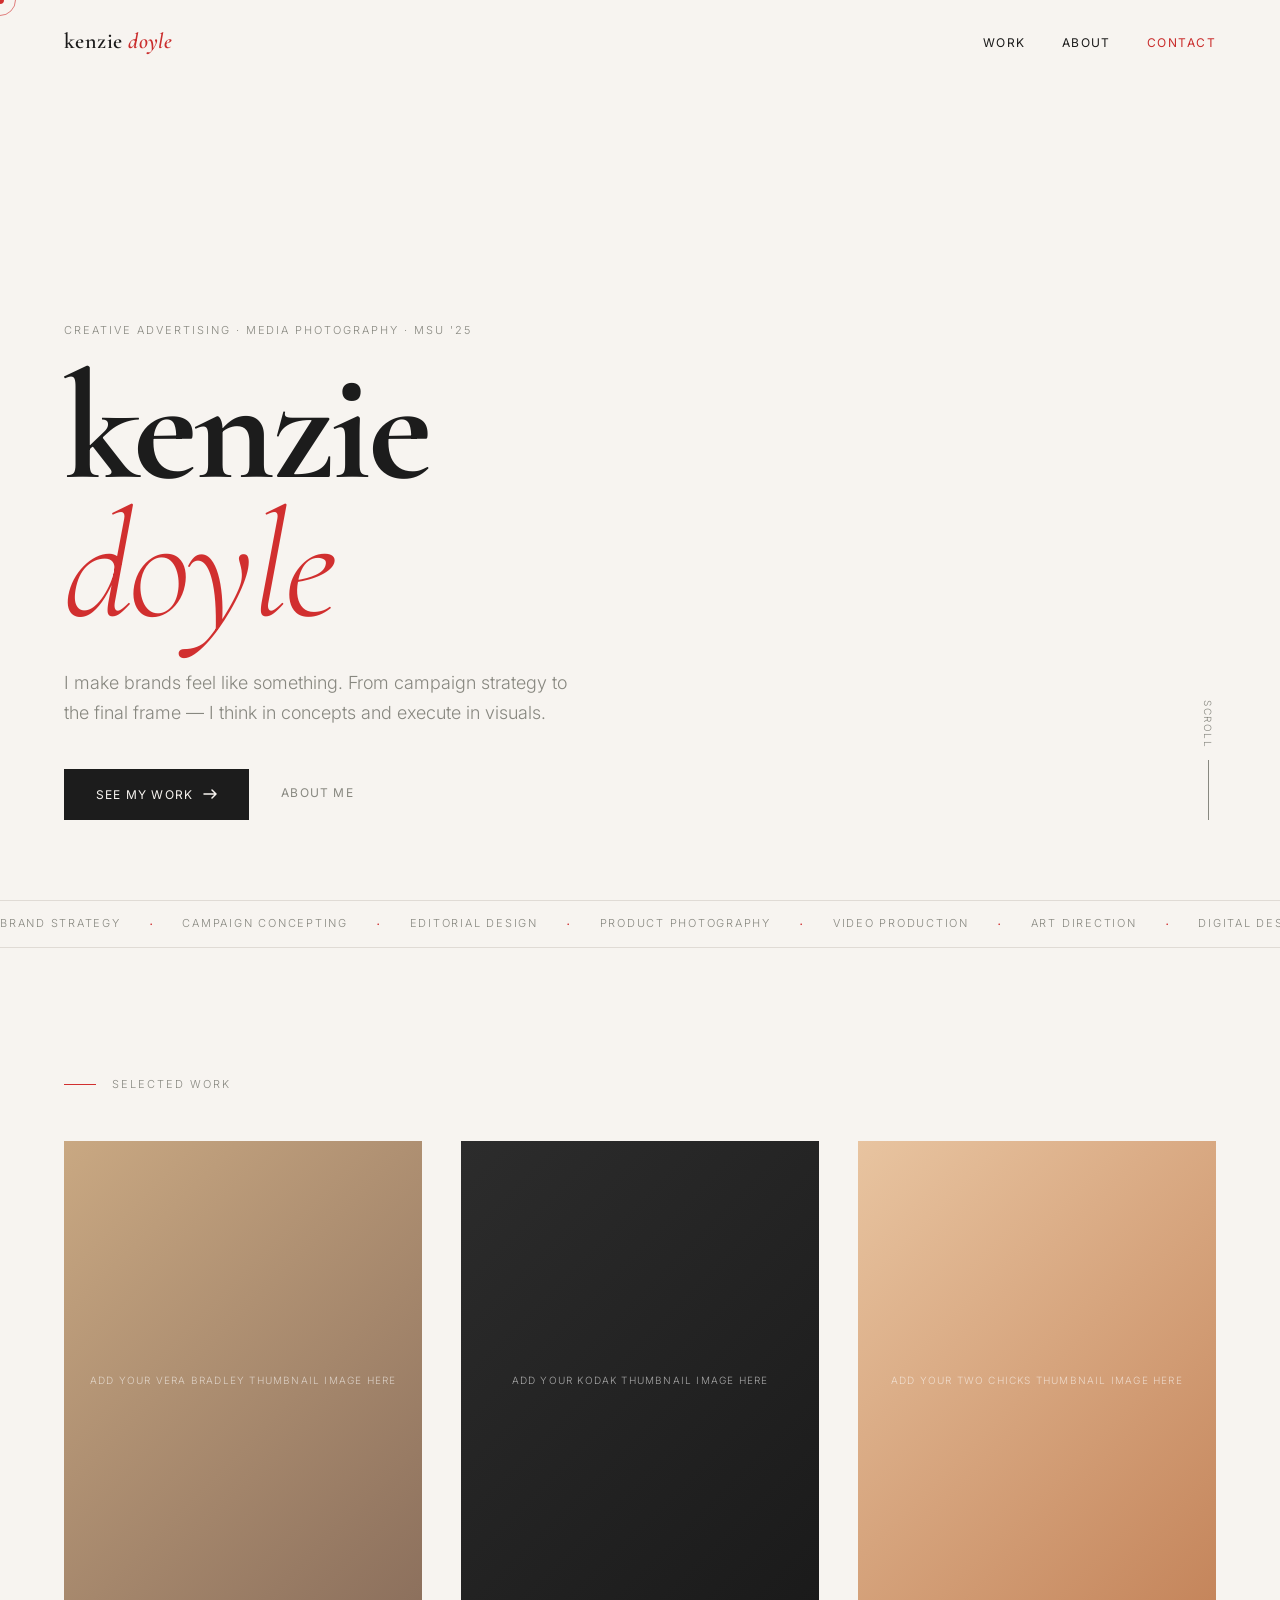
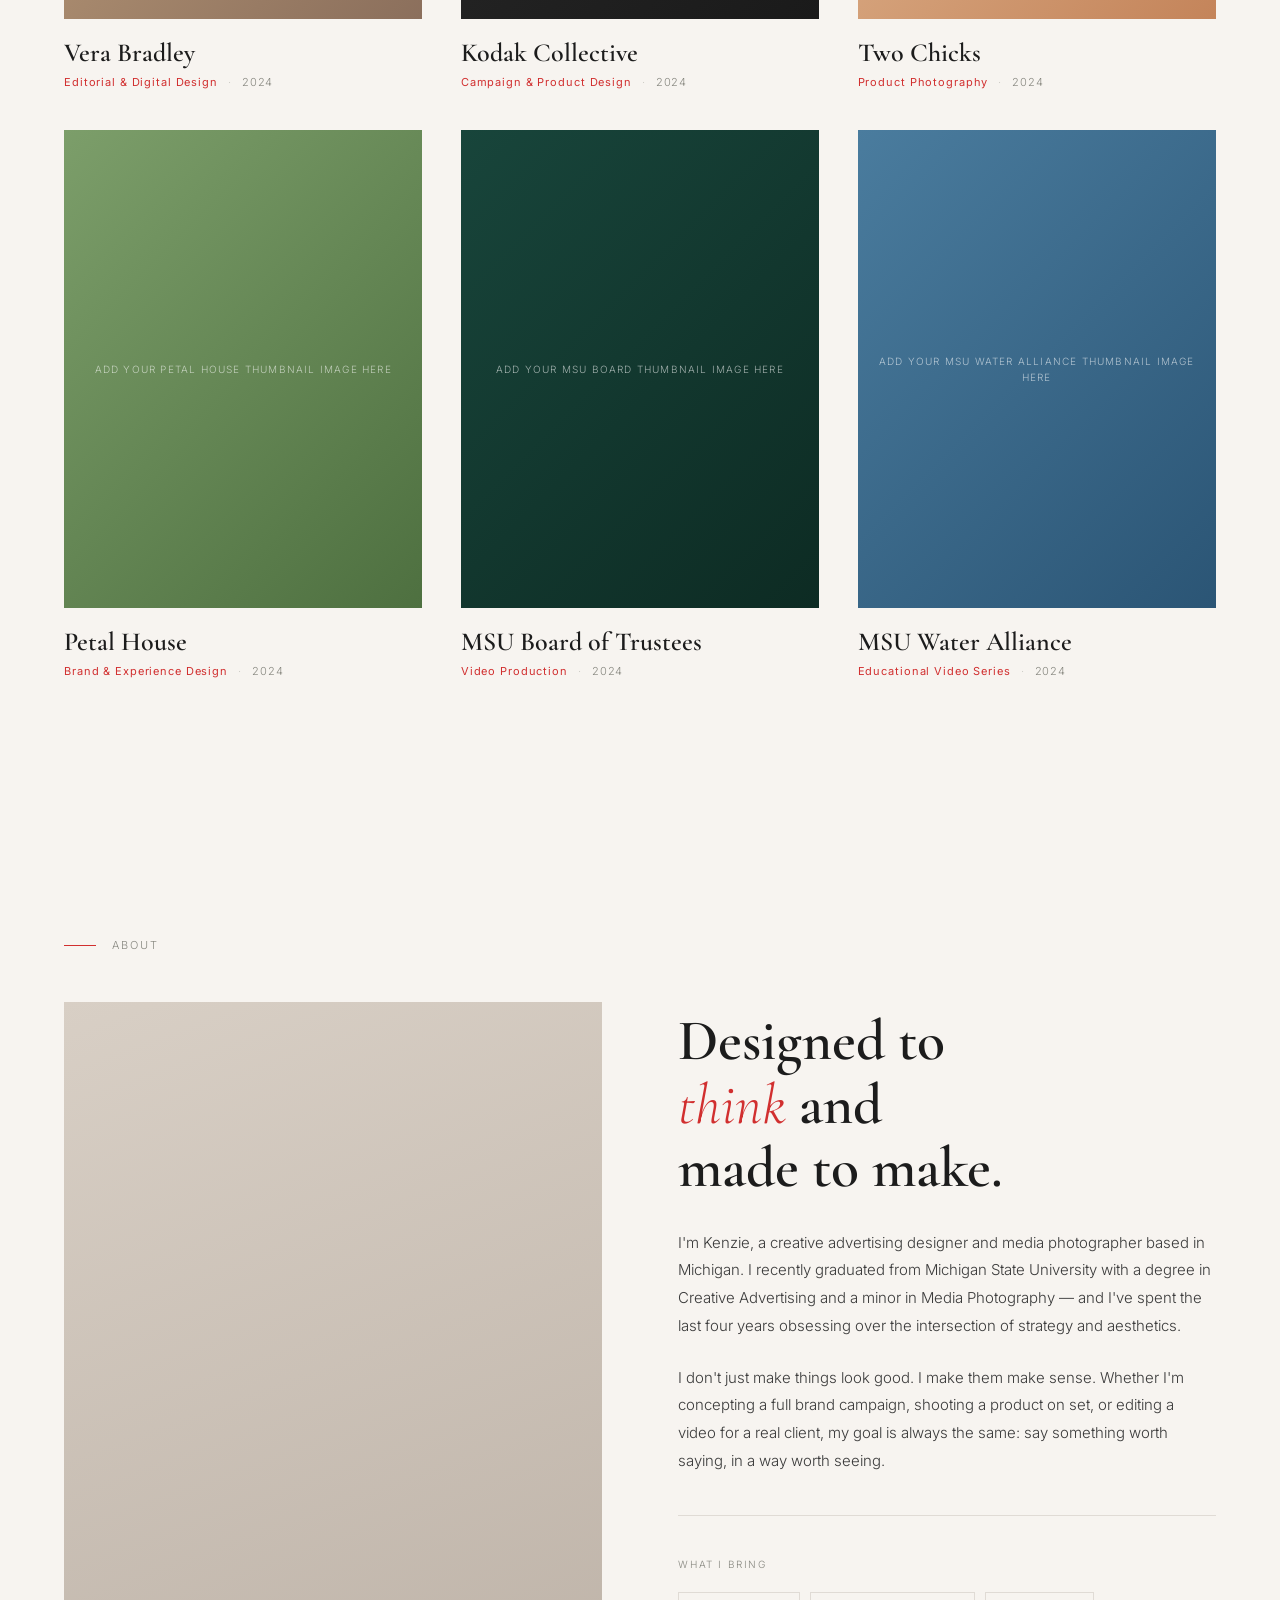
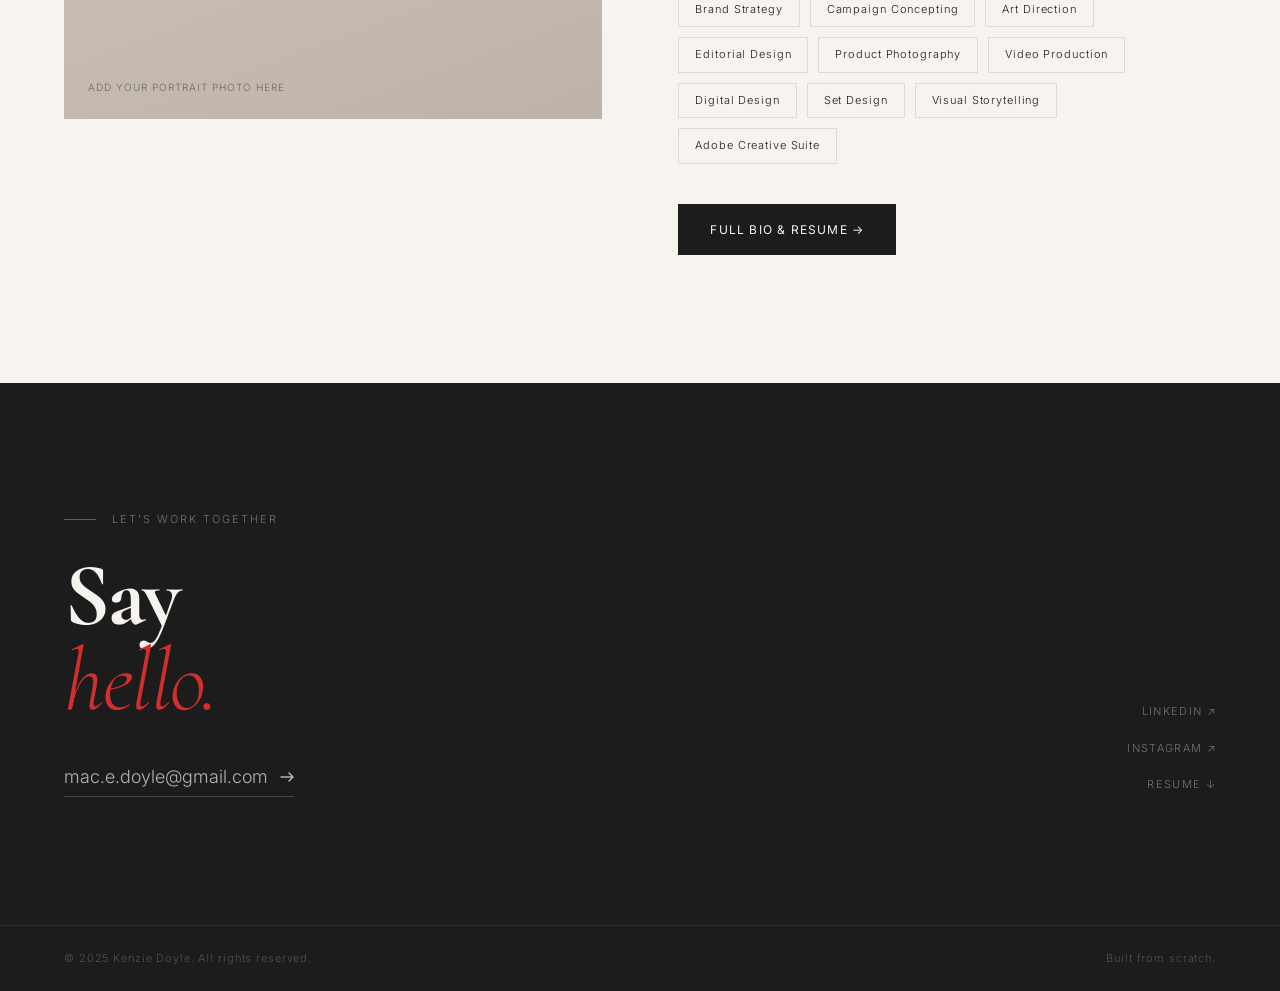
==== index.html @ 2567782e "Initial portfolio upload" ====
<!DOCTYPE html>
<html lang="en">
<head>
  <meta charset="UTF-8" />
  <meta name="viewport" content="width=device-width, initial-scale=1.0" />
  <title>Kenzie Doyle — Creative Advertising & Photography</title>
  <meta name="description" content="Kenzie Doyle is a creative advertising designer and media photographer based in Michigan. Brand design, campaign concepting, editorial, and visual storytelling." />
  <link rel="stylesheet" href="css/style.css" />
</head>
<body>

  <!-- Custom Cursor -->
  <div class="cursor-dot" aria-hidden="true"></div>
  <div class="cursor-ring" aria-hidden="true"></div>

  <!-- ── NAVIGATION ───────────────────────────────────────── -->
  <nav class="nav" role="navigation">
    <a href="index.html" class="nav-logo">kenzie <em style="font-style:italic; color:var(--red);">doyle</em></a>
    <ul class="nav-links">
      <li><a href="#work">Work</a></li>
      <li><a href="about.html">About</a></li>
      <li><a href="#contact">Contact</a></li>
    </ul>
  </nav>

  <!-- ── HERO ─────────────────────────────────────────────── -->
  <section class="hero">
    <p class="hero-eyebrow">Creative Advertising · Media Photography · MSU '25</p>
    <h1 class="hero-name">
      kenzie<br>
      <em>doyle</em>
    </h1>
    <p class="hero-tagline">
      I make brands feel like something. From campaign strategy to the final frame —
      I think in concepts and execute in visuals.
    </p>
    <div class="hero-cta">
      <a href="#work" class="btn-primary">
        See my work
        <svg width="14" height="10" viewBox="0 0 14 10" fill="none" xmlns="http://www.w3.org/2000/svg">
          <path d="M9 1L13 5M13 5L9 9M13 5H1" stroke="currentColor" stroke-width="1.5" stroke-linecap="round" stroke-linejoin="round"/>
        </svg>
      </a>
      <a href="about.html" class="btn-secondary">About me</a>
    </div>
    <div class="hero-scroll" aria-hidden="true">Scroll</div>
  </section>

  <!-- ── TICKER ───────────────────────────────────────────── -->
  <div class="ticker" aria-hidden="true">
    <div class="ticker-track">
      <span class="ticker-item">Brand Strategy</span>
      <span class="ticker-item">Campaign Concepting</span>
      <span class="ticker-item">Editorial Design</span>
      <span class="ticker-item">Product Photography</span>
      <span class="ticker-item">Video Production</span>
      <span class="ticker-item">Art Direction</span>
      <span class="ticker-item">Digital Design</span>
      <span class="ticker-item">Creative Direction</span>
      <span class="ticker-item">Brand Identity</span>
      <span class="ticker-item">Visual Storytelling</span>
    </div>
  </div>

  <!-- ── WORK ─────────────────────────────────────────────── -->
  <section id="work">
    <div class="section">
      <p class="section-label reveal">Selected Work</p>

      <div class="work-grid">

        <!-- Vera Bradley -->
        <a href="projects/vera-bradley.html" class="work-card">
          <div class="card-image">
            <!--
              REPLACE THIS PLACEHOLDER with your actual image:
              <img src="../images/vera-bradley-thumb.jpg" alt="Vera Bradley brand redesign — magazine spread and web mockup">
            -->
            <div class="placeholder-img ph-vera">
              <span>Add your Vera Bradley thumbnail image here</span>
            </div>
            <div class="card-overlay"><span>View Project</span></div>
          </div>
          <div class="card-info">
            <h2 class="card-title">Vera Bradley</h2>
            <div class="card-meta">
              <span class="card-cat">Editorial & Digital Design</span>
              <span class="card-meta-sep">·</span>
              <span>2024</span>
            </div>
          </div>
        </a>

        <!-- Kodak -->
        <a href="projects/kodak.html" class="work-card">
          <div class="card-image">
            <!--
              REPLACE THIS PLACEHOLDER with your actual image:
              <img src="../images/kodak-thumb.jpg" alt="Kodak Collective campaign — app UI and product design">
            -->
            <div class="placeholder-img ph-kodak">
              <span>Add your Kodak thumbnail image here</span>
            </div>
            <div class="card-overlay"><span>View Project</span></div>
          </div>
          <div class="card-info">
            <h2 class="card-title">Kodak Collective</h2>
            <div class="card-meta">
              <span class="card-cat">Campaign & Product Design</span>
              <span class="card-meta-sep">·</span>
              <span>2024</span>
            </div>
          </div>
        </a>

        <!-- Two Chicks -->
        <a href="projects/two-chicks.html" class="work-card">
          <div class="card-image">
            <!--
              REPLACE THIS PLACEHOLDER with your actual image:
              <img src="../images/two-chicks-thumb.jpg" alt="Two Chicks cocktail product photography">
            -->
            <div class="placeholder-img ph-2chicks">
              <span>Add your Two Chicks thumbnail image here</span>
            </div>
            <div class="card-overlay"><span>View Project</span></div>
          </div>
          <div class="card-info">
            <h2 class="card-title">Two Chicks</h2>
            <div class="card-meta">
              <span class="card-cat">Product Photography</span>
              <span class="card-meta-sep">·</span>
              <span>2024</span>
            </div>
          </div>
        </a>

        <!-- Petal House -->
        <a href="projects/petal-house.html" class="work-card">
          <div class="card-image">
            <!--
              REPLACE THIS PLACEHOLDER with your actual image:
              <img src="../images/petal-house-thumb.jpg" alt="Petal House restaurant brand identity">
            -->
            <div class="placeholder-img ph-petal">
              <span>Add your Petal House thumbnail image here</span>
            </div>
            <div class="card-overlay"><span>View Project</span></div>
          </div>
          <div class="card-info">
            <h2 class="card-title">Petal House</h2>
            <div class="card-meta">
              <span class="card-cat">Brand & Experience Design</span>
              <span class="card-meta-sep">·</span>
              <span>2024</span>
            </div>
          </div>
        </a>

        <!-- MSU Board of Trustees -->
        <a href="projects/msu-board.html" class="work-card">
          <div class="card-image">
            <!--
              REPLACE THIS PLACEHOLDER with your actual image:
              <img src="../images/msu-board-thumb.jpg" alt="MSU Board of Trustees video production">
            -->
            <div class="placeholder-img ph-msu-bot">
              <span>Add your MSU Board thumbnail image here</span>
            </div>
            <div class="card-overlay"><span>View Project</span></div>
          </div>
          <div class="card-info">
            <h2 class="card-title">MSU Board of Trustees</h2>
            <div class="card-meta">
              <span class="card-cat">Video Production</span>
              <span class="card-meta-sep">·</span>
              <span>2024</span>
            </div>
          </div>
        </a>

        <!-- MSU Water Alliance -->
        <a href="projects/msu-water.html" class="work-card">
          <div class="card-image">
            <!--
              REPLACE THIS PLACEHOLDER with your actual image:
              <img src="../images/msu-water-thumb.jpg" alt="MSU Water Alliance educational video series">
            -->
            <div class="placeholder-img ph-msu-wat">
              <span>Add your MSU Water Alliance thumbnail image here</span>
            </div>
            <div class="card-overlay"><span>View Project</span></div>
          </div>
          <div class="card-info">
            <h2 class="card-title">MSU Water Alliance</h2>
            <div class="card-meta">
              <span class="card-cat">Educational Video Series</span>
              <span class="card-meta-sep">·</span>
              <span>2024</span>
            </div>
          </div>
        </a>

      </div>
    </div>
  </section>

  <!-- ── ABOUT SNAPSHOT ────────────────────────────────────── -->
  <section id="about-snap">
    <div class="section">
      <p class="section-label reveal">About</p>
      <div class="about-inner">

        <div class="about-photo reveal">
          <!--
            REPLACE THIS PLACEHOLDER with your actual photo:
            <img src="images/kenzie-portrait.jpg" alt="Kenzie Doyle">
          -->
          <div class="about-photo-placeholder">
            <p>Add your portrait photo here</p>
          </div>
        </div>

        <div class="about-content">
          <h2 class="about-headline reveal">
            Designed to<br><em>think</em> and<br>made to make.
          </h2>

          <p class="about-body reveal">
            I'm Kenzie, a creative advertising designer and media photographer based in Michigan.
            I recently graduated from Michigan State University with a degree in Creative Advertising
            and a minor in Media Photography — and I've spent the last four years obsessing over the
            intersection of strategy and aesthetics.
          </p>

          <p class="about-body reveal">
            I don't just make things look good. I make them make sense. Whether I'm concepting
            a full brand campaign, shooting a product on set, or editing a video for a real client,
            my goal is always the same: say something worth saying, in a way worth seeing.
          </p>

          <div class="about-skills">
            <p class="skills-label reveal">What I bring</p>
            <div class="skills-list reveal">
              <span class="skill-tag">Brand Strategy</span>
              <span class="skill-tag">Campaign Concepting</span>
              <span class="skill-tag">Art Direction</span>
              <span class="skill-tag">Editorial Design</span>
              <span class="skill-tag">Product Photography</span>
              <span class="skill-tag">Video Production</span>
              <span class="skill-tag">Digital Design</span>
              <span class="skill-tag">Set Design</span>
              <span class="skill-tag">Visual Storytelling</span>
              <span class="skill-tag">Adobe Creative Suite</span>
            </div>
          </div>

          <div style="margin-top: 40px;" class="reveal">
            <a href="about.html" class="btn-primary">Full bio & resume →</a>
          </div>
        </div>

      </div>
    </div>
  </section>

  <!-- ── CONTACT ────────────────────────────────────────────── -->
  <section id="contact" class="contact-section">
    <div class="contact-inner">
      <div>
        <p class="contact-label">Let's Work Together</p>
        <h2 class="contact-headline">
          Say<br><em>hello.</em>
        </h2>
        <a href="mailto:mac.e.doyle@gmail.com" class="contact-email">
          mac.e.doyle@gmail.com
          <svg width="14" height="10" viewBox="0 0 14 10" fill="none" xmlns="http://www.w3.org/2000/svg">
            <path d="M9 1L13 5M13 5L9 9M13 5H1" stroke="currentColor" stroke-width="1.5" stroke-linecap="round" stroke-linejoin="round"/>
          </svg>
        </a>
      </div>
      <div class="contact-links">
        <!-- UPDATE THESE LINKS with your actual social URLs -->
        <a href="https://www.linkedin.com/in/kenziedoyle" class="contact-link" target="_blank" rel="noopener">LinkedIn ↗</a>
        <a href="https://www.instagram.com/kenziedoyle" class="contact-link" target="_blank" rel="noopener">Instagram ↗</a>
        <!-- Add your resume link here -->
        <a href="#" class="contact-link">Resume ↓</a>
      </div>
    </div>
  </section>

  <footer class="footer-bottom">
    <p class="footer-copy">© 2025 Kenzie Doyle. All rights reserved.</p>
    <p class="footer-copy">Built from scratch.</p>
  </footer>

  <script src="js/main.js"></script>
</body>
</html>
---- css/style.css ----
/* ============================================================
   KENZIE DOYLE PORTFOLIO — SHARED STYLES
   ============================================================ */

@import url('https://fonts.googleapis.com/css2?family=Cormorant+Garamond:ital,wght@0,300;0,400;0,600;0,700;1,300;1,400;1,600&family=Inter:wght@300;400;500&display=swap');

/* ── TOKENS ─────────────────────────────────────────────── */
:root {
  --cream:        #F7F4F0;
  --charcoal:     #1C1C1C;
  --red:          #D12F2F;
  --mid-gray:     #888880;
  --light-border: #E0DBD5;
  --card-hover:   rgba(209, 47, 47, 0.08);

  --font-display: 'Cormorant Garamond', Georgia, serif;
  --font-body:    'Inter', system-ui, -apple-system, sans-serif;

  --max-width: 1280px;
  --gap:       clamp(20px, 3vw, 40px);
  --section-y: clamp(80px, 10vw, 140px);
}

/* ── RESET ──────────────────────────────────────────────── */
*, *::before, *::after { box-sizing: border-box; margin: 0; padding: 0; }
html { scroll-behavior: smooth; }
body {
  background: var(--cream);
  color: var(--charcoal);
  font-family: var(--font-body);
  font-weight: 300;
  line-height: 1.6;
  cursor: none;
  -webkit-font-smoothing: antialiased;
}
img { display: block; width: 100%; height: 100%; object-fit: cover; }
a { text-decoration: none; color: inherit; }

/* ── CUSTOM CURSOR ──────────────────────────────────────── */
.cursor-dot {
  width: 8px; height: 8px;
  background: var(--red);
  border-radius: 50%;
  position: fixed;
  top: 0; left: 0;
  pointer-events: none;
  z-index: 9999;
  transform: translate(-50%, -50%);
  transition: transform 0.1s ease;
}
.cursor-ring {
  width: 32px; height: 32px;
  border: 1px solid var(--red);
  border-radius: 50%;
  position: fixed;
  top: 0; left: 0;
  pointer-events: none;
  z-index: 9998;
  transform: translate(-50%, -50%);
  transition: transform 0.15s ease, width 0.25s ease, height 0.25s ease, opacity 0.25s ease;
  opacity: 0.6;
}
.cursor-ring.hover {
  width: 52px; height: 52px;
  opacity: 0.3;
}

/* ── NAVIGATION ─────────────────────────────────────────── */
.nav {
  position: fixed;
  top: 0; left: 0; right: 0;
  z-index: 100;
  display: flex;
  align-items: center;
  justify-content: space-between;
  padding: 24px clamp(24px, 5vw, 80px);
  mix-blend-mode: multiply;
}
.nav-logo {
  font-family: var(--font-display);
  font-weight: 600;
  font-size: clamp(18px, 2vw, 22px);
  letter-spacing: 0.02em;
  color: var(--charcoal);
}
.nav-logo span { color: var(--red); }
.nav-links {
  display: flex;
  gap: 36px;
  list-style: none;
}
.nav-links a {
  font-size: 12px;
  letter-spacing: 0.12em;
  text-transform: uppercase;
  font-weight: 400;
  color: var(--charcoal);
  transition: color 0.2s;
}
.nav-links a:hover { color: var(--red); }
.nav-links a.active { color: var(--red); }

/* ── HERO ───────────────────────────────────────────────── */
.hero {
  min-height: 100svh;
  display: flex;
  flex-direction: column;
  justify-content: flex-end;
  padding: 0 clamp(24px, 5vw, 80px) 80px;
  padding-top: 120px;
  position: relative;
  overflow: hidden;
}
.hero-eyebrow {
  font-size: 11px;
  letter-spacing: 0.18em;
  text-transform: uppercase;
  color: var(--mid-gray);
  margin-bottom: 20px;
  opacity: 0;
  transform: translateY(12px);
  animation: fadeUp 0.8s ease 0.2s forwards;
}
.hero-name {
  font-family: var(--font-display);
  font-size: clamp(72px, 12vw, 180px);
  font-weight: 700;
  line-height: 0.9;
  letter-spacing: -0.02em;
  color: var(--charcoal);
  opacity: 0;
  transform: translateY(20px);
  animation: fadeUp 0.9s ease 0.35s forwards;
}
.hero-name em {
  font-style: italic;
  font-weight: 300;
  color: var(--red);
}
.hero-tagline {
  margin-top: 32px;
  max-width: 520px;
  font-size: clamp(15px, 1.8vw, 18px);
  font-weight: 300;
  line-height: 1.7;
  color: var(--mid-gray);
  opacity: 0;
  transform: translateY(12px);
  animation: fadeUp 0.9s ease 0.55s forwards;
}
.hero-cta {
  margin-top: 40px;
  display: flex;
  align-items: center;
  gap: 32px;
  opacity: 0;
  transform: translateY(12px);
  animation: fadeUp 0.9s ease 0.7s forwards;
}
.btn-primary {
  display: inline-flex;
  align-items: center;
  gap: 10px;
  background: var(--charcoal);
  color: var(--cream);
  font-size: 12px;
  letter-spacing: 0.1em;
  text-transform: uppercase;
  padding: 16px 32px;
  font-weight: 400;
  transition: background 0.25s, color 0.25s;
}
.btn-primary:hover { background: var(--red); }
.btn-primary svg { transition: transform 0.25s; }
.btn-primary:hover svg { transform: translateX(4px); }

.btn-secondary {
  font-size: 12px;
  letter-spacing: 0.1em;
  text-transform: uppercase;
  font-weight: 400;
  color: var(--mid-gray);
  border-bottom: 1px solid transparent;
  transition: color 0.2s, border-color 0.2s;
  padding-bottom: 2px;
}
.btn-secondary:hover { color: var(--charcoal); border-color: var(--charcoal); }

.hero-scroll {
  position: absolute;
  right: clamp(24px, 5vw, 80px);
  bottom: 80px;
  writing-mode: vertical-rl;
  font-size: 10px;
  letter-spacing: 0.15em;
  text-transform: uppercase;
  color: var(--mid-gray);
  display: flex;
  align-items: center;
  gap: 12px;
  opacity: 0;
  animation: fadeUp 1s ease 1s forwards;
}
.hero-scroll::after {
  content: '';
  display: block;
  width: 1px;
  height: 60px;
  background: var(--mid-gray);
  animation: growLine 1.5s ease 1.2s forwards;
  transform-origin: top;
  transform: scaleY(0);
}
@keyframes growLine { to { transform: scaleY(1); } }

/* ── TICKER ─────────────────────────────────────────────── */
.ticker {
  overflow: hidden;
  border-top: 1px solid var(--light-border);
  border-bottom: 1px solid var(--light-border);
  padding: 14px 0;
  background: var(--cream);
}
.ticker-track {
  display: flex;
  gap: 0;
  animation: ticker 28s linear infinite;
  white-space: nowrap;
  width: max-content;
}
.ticker-item {
  display: inline-flex;
  align-items: center;
  gap: 28px;
  font-size: 11px;
  letter-spacing: 0.16em;
  text-transform: uppercase;
  color: var(--mid-gray);
  padding-right: 28px;
}
.ticker-item::after {
  content: '·';
  color: var(--red);
  font-size: 16px;
  line-height: 1;
}
@keyframes ticker {
  0% { transform: translateX(0); }
  100% { transform: translateX(-50%); }
}

/* ── SECTION SHARED ─────────────────────────────────────── */
.section {
  padding: var(--section-y) clamp(24px, 5vw, 80px);
  max-width: var(--max-width);
  margin: 0 auto;
}
.section-full {
  padding: var(--section-y) clamp(24px, 5vw, 80px);
}
.section-label {
  font-size: 11px;
  letter-spacing: 0.18em;
  text-transform: uppercase;
  color: var(--mid-gray);
  margin-bottom: 48px;
  display: flex;
  align-items: center;
  gap: 16px;
}
.section-label::before {
  content: '';
  display: inline-block;
  width: 32px;
  height: 1px;
  background: var(--red);
}

/* ── WORK GRID ──────────────────────────────────────────── */
.work-grid {
  display: grid;
  grid-template-columns: repeat(3, 1fr);
  gap: var(--gap);
}
.work-card {
  display: block;
  position: relative;
  overflow: hidden;
  opacity: 0;
  transform: translateY(24px);
  transition: opacity 0.6s ease, transform 0.6s ease;
}
.work-card.visible { opacity: 1; transform: translateY(0); }

.card-image {
  aspect-ratio: 3 / 4;
  overflow: hidden;
  position: relative;
  background: var(--light-border);
}
.card-image img {
  transition: transform 0.55s cubic-bezier(0.25, 0.46, 0.45, 0.94);
}
.card-overlay {
  position: absolute;
  inset: 0;
  background: rgba(28, 28, 28, 0.55);
  display: flex;
  align-items: center;
  justify-content: center;
  opacity: 0;
  transition: opacity 0.35s ease;
}
.card-overlay span {
  font-size: 11px;
  letter-spacing: 0.18em;
  text-transform: uppercase;
  color: var(--cream);
  border-bottom: 1px solid rgba(247, 244, 240, 0.5);
  padding-bottom: 3px;
}
.work-card:hover .card-image img { transform: scale(1.06); }
.work-card:hover .card-overlay { opacity: 1; }

.card-info {
  padding: 18px 0 0;
}
.card-title {
  font-family: var(--font-display);
  font-size: clamp(20px, 2.2vw, 26px);
  font-weight: 600;
  line-height: 1.2;
  margin-bottom: 6px;
}
.card-meta {
  display: flex;
  align-items: center;
  gap: 10px;
  font-size: 11px;
  letter-spacing: 0.08em;
  color: var(--mid-gray);
}
.card-cat {
  color: var(--red);
  font-weight: 400;
}
.card-meta-sep { opacity: 0.4; }

/* ── PLACEHOLDER IMAGE TILES (until real images) ────────── */
.placeholder-img {
  width: 100%;
  height: 100%;
  display: flex;
  align-items: center;
  justify-content: center;
}
.placeholder-img span {
  font-size: 10px;
  letter-spacing: 0.12em;
  text-transform: uppercase;
  color: rgba(255,255,255,0.6);
  padding: 8px;
  text-align: center;
}

.ph-vera    { background: linear-gradient(135deg, #C9A882 0%, #8B6F5C 100%); }
.ph-kodak   { background: linear-gradient(135deg, #2C2C2C 0%, #1a1a1a 100%); }
.ph-msu-bot { background: linear-gradient(135deg, #18453B 0%, #0D2B23 100%); }
.ph-msu-wat { background: linear-gradient(135deg, #4A7C9E 0%, #2B5575 100%); }
.ph-2chicks { background: linear-gradient(135deg, #E8C4A0 0%, #C4845A 100%); }
.ph-petal   { background: linear-gradient(135deg, #7C9E6A 0%, #4E7040 100%); }

/* ── ABOUT SECTION ──────────────────────────────────────── */
.about-inner {
  display: grid;
  grid-template-columns: 1fr 1fr;
  gap: clamp(40px, 6vw, 100px);
  align-items: start;
}
.about-photo {
  aspect-ratio: 3 / 4;
  overflow: hidden;
  background: var(--light-border);
  position: relative;
}
.about-photo-placeholder {
  width: 100%;
  height: 100%;
  background: linear-gradient(160deg, #D8CFC5 0%, #BEB3A8 100%);
  display: flex;
  align-items: flex-end;
  padding: 24px;
}
.about-photo-placeholder p {
  font-size: 10px;
  letter-spacing: 0.1em;
  text-transform: uppercase;
  color: rgba(28,28,28,0.5);
}
.about-content { padding-top: 8px; }
.about-headline {
  font-family: var(--font-display);
  font-size: clamp(36px, 4.5vw, 64px);
  font-weight: 600;
  line-height: 1.1;
  margin-bottom: 28px;
}
.about-headline em { font-style: italic; color: var(--red); font-weight: 300; }
.about-body {
  font-size: 15px;
  line-height: 1.85;
  color: #3A3A3A;
  margin-bottom: 24px;
  font-weight: 300;
}
.about-skills {
  margin-top: 40px;
  padding-top: 40px;
  border-top: 1px solid var(--light-border);
}
.skills-label {
  font-size: 10px;
  letter-spacing: 0.16em;
  text-transform: uppercase;
  color: var(--mid-gray);
  margin-bottom: 20px;
}
.skills-list {
  display: flex;
  flex-wrap: wrap;
  gap: 10px;
}
.skill-tag {
  font-size: 11px;
  letter-spacing: 0.08em;
  padding: 8px 16px;
  border: 1px solid var(--light-border);
  color: var(--charcoal);
  transition: border-color 0.2s, color 0.2s;
}
.skill-tag:hover { border-color: var(--red); color: var(--red); }

/* ── CONTACT / FOOTER ───────────────────────────────────── */
.contact-section {
  background: var(--charcoal);
  padding: var(--section-y) clamp(24px, 5vw, 80px);
  color: var(--cream);
}
.contact-inner {
  max-width: var(--max-width);
  margin: 0 auto;
  display: grid;
  grid-template-columns: 1fr auto;
  align-items: end;
  gap: 40px;
}
.contact-label {
  font-size: 11px;
  letter-spacing: 0.18em;
  text-transform: uppercase;
  color: rgba(247,244,240,0.4);
  margin-bottom: 24px;
  display: flex;
  align-items: center;
  gap: 16px;
}
.contact-label::before { content: ''; display: inline-block; width: 32px; height: 1px; background: var(--red); }
.contact-headline {
  font-family: var(--font-display);
  font-size: clamp(48px, 7vw, 100px);
  font-weight: 700;
  line-height: 0.95;
  letter-spacing: -0.02em;
}
.contact-headline em { font-style: italic; font-weight: 300; color: var(--red); }
.contact-email {
  display: inline-flex;
  align-items: center;
  gap: 12px;
  margin-top: 40px;
  font-size: clamp(14px, 1.8vw, 18px);
  font-weight: 300;
  color: rgba(247,244,240,0.7);
  border-bottom: 1px solid rgba(247,244,240,0.2);
  padding-bottom: 4px;
  transition: color 0.2s, border-color 0.2s;
}
.contact-email:hover { color: var(--cream); border-color: var(--red); }
.contact-links {
  display: flex;
  flex-direction: column;
  align-items: flex-end;
  gap: 16px;
}
.contact-link {
  font-size: 11px;
  letter-spacing: 0.12em;
  text-transform: uppercase;
  color: rgba(247,244,240,0.4);
  border-bottom: 1px solid transparent;
  padding-bottom: 2px;
  transition: color 0.2s, border-color 0.2s;
}
.contact-link:hover { color: var(--cream); border-color: rgba(247,244,240,0.3); }

.footer-bottom {
  background: var(--charcoal);
  padding: 24px clamp(24px, 5vw, 80px);
  border-top: 1px solid rgba(247,244,240,0.08);
  display: flex;
  justify-content: space-between;
  align-items: center;
}
.footer-copy {
  font-size: 11px;
  letter-spacing: 0.08em;
  color: rgba(247,244,240,0.25);
}

/* ── PROJECT PAGE STYLES ────────────────────────────────── */
.project-hero {
  min-height: 70vh;
  display: flex;
  flex-direction: column;
  justify-content: flex-end;
  padding: 160px clamp(24px, 5vw, 80px) 80px;
  position: relative;
  overflow: hidden;
}
.project-hero-bg {
  position: absolute;
  inset: 0;
  z-index: 0;
}
.project-hero-bg::after {
  content: '';
  position: absolute;
  inset: 0;
  background: linear-gradient(to top, rgba(28,28,28,0.7) 0%, transparent 60%);
}
.project-hero-content {
  position: relative;
  z-index: 1;
  color: var(--cream);
}
.project-back {
  position: absolute;
  top: 120px;
  left: clamp(24px, 5vw, 80px);
  z-index: 2;
  font-size: 11px;
  letter-spacing: 0.12em;
  text-transform: uppercase;
  color: var(--cream);
  opacity: 0.7;
  display: flex;
  align-items: center;
  gap: 8px;
  transition: opacity 0.2s;
}
.project-back:hover { opacity: 1; }
.project-cat-tag {
  display: inline-block;
  font-size: 10px;
  letter-spacing: 0.16em;
  text-transform: uppercase;
  background: var(--red);
  color: var(--cream);
  padding: 5px 12px;
  margin-bottom: 20px;
}
.project-hero-title {
  font-family: var(--font-display);
  font-size: clamp(52px, 8vw, 110px);
  font-weight: 700;
  line-height: 0.95;
  letter-spacing: -0.02em;
  margin-bottom: 24px;
}
.project-hero-meta {
  display: flex;
  gap: 32px;
  font-size: 12px;
  letter-spacing: 0.08em;
  opacity: 0.6;
}
.project-hero-meta span { text-transform: uppercase; }

.project-body {
  max-width: var(--max-width);
  margin: 0 auto;
  padding: clamp(60px, 8vw, 120px) clamp(24px, 5vw, 80px);
}
.project-intro {
  display: grid;
  grid-template-columns: 1fr 320px;
  gap: clamp(40px, 6vw, 80px);
  padding-bottom: clamp(60px, 8vw, 100px);
  border-bottom: 1px solid var(--light-border);
  margin-bottom: clamp(60px, 8vw, 100px);
}
.project-overview h2 {
  font-family: var(--font-display);
  font-size: clamp(28px, 3vw, 42px);
  font-weight: 600;
  line-height: 1.2;
  margin-bottom: 24px;
}
.project-overview p {
  font-size: 16px;
  line-height: 1.85;
  font-weight: 300;
  color: #3A3A3A;
  margin-bottom: 16px;
}
.project-sidebar {}
.sidebar-block { margin-bottom: 36px; }
.sidebar-label {
  font-size: 10px;
  letter-spacing: 0.16em;
  text-transform: uppercase;
  color: var(--mid-gray);
  margin-bottom: 12px;
}
.sidebar-value {
  font-size: 14px;
  line-height: 1.7;
  font-weight: 300;
  color: var(--charcoal);
}
.sidebar-value li {
  list-style: none;
  padding: 6px 0;
  border-bottom: 1px solid var(--light-border);
  font-size: 13px;
}

.project-gallery {
  display: grid;
  gap: var(--gap);
}
.gallery-full { grid-column: 1 / -1; aspect-ratio: 16 / 9; overflow: hidden; }
.gallery-half { aspect-ratio: 1; overflow: hidden; }
.gallery-tall { aspect-ratio: 3 / 4; overflow: hidden; }
.gallery-two { display: grid; grid-template-columns: 1fr 1fr; gap: var(--gap); }
.gallery-three { display: grid; grid-template-columns: repeat(3, 1fr); gap: var(--gap); }

.gallery-img-ph {
  width: 100%; height: 100%;
  display: flex; align-items: center; justify-content: center;
  flex-direction: column;
  gap: 8px;
}
.gallery-img-ph p {
  font-size: 10px;
  letter-spacing: 0.12em;
  text-transform: uppercase;
  color: rgba(255,255,255,0.5);
  text-align: center;
  padding: 0 16px;
}

.project-next {
  margin-top: clamp(60px, 8vw, 120px);
  padding-top: 48px;
  border-top: 1px solid var(--light-border);
  display: flex;
  justify-content: space-between;
  align-items: center;
}
.project-next-label {
  font-size: 10px;
  letter-spacing: 0.16em;
  text-transform: uppercase;
  color: var(--mid-gray);
  margin-bottom: 8px;
}
.project-next-title {
  font-family: var(--font-display);
  font-size: clamp(24px, 3vw, 40px);
  font-weight: 600;
}
.project-next-link {
  display: flex;
  flex-direction: column;
  align-items: flex-end;
  text-align: right;
}
.arrow-link {
  display: inline-flex;
  align-items: center;
  gap: 10px;
  font-size: 11px;
  letter-spacing: 0.12em;
  text-transform: uppercase;
  margin-top: 12px;
  color: var(--charcoal);
  border-bottom: 1px solid var(--light-border);
  padding-bottom: 3px;
  transition: color 0.2s, border-color 0.2s;
}
.arrow-link:hover { color: var(--red); border-color: var(--red); }

/* ── FADE-UP ANIMATION ──────────────────────────────────── */
@keyframes fadeUp {
  from { opacity: 0; transform: translateY(16px); }
  to   { opacity: 1; transform: translateY(0); }
}
.reveal {
  opacity: 0;
  transform: translateY(24px);
  transition: opacity 0.7s ease, transform 0.7s ease;
}
.reveal.visible { opacity: 1; transform: translateY(0); }

/* ── RESPONSIVE ─────────────────────────────────────────── */
@media (max-width: 1024px) {
  .work-grid { grid-template-columns: repeat(2, 1fr); }
  .about-inner { grid-template-columns: 1fr; }
  .about-photo { max-height: 480px; aspect-ratio: auto; }
  .project-intro { grid-template-columns: 1fr; }
  .project-sidebar { display: grid; grid-template-columns: repeat(3, 1fr); gap: 24px; }
  .sidebar-block { margin-bottom: 0; }
  .contact-inner { grid-template-columns: 1fr; }
  .contact-links { flex-direction: row; align-items: flex-start; }
}
@media (max-width: 640px) {
  body { cursor: auto; }
  .cursor-dot, .cursor-ring { display: none; }
  .work-grid { grid-template-columns: 1fr; }
  .nav-links { gap: 20px; }
  .hero-name { font-size: clamp(56px, 16vw, 100px); }
  .project-sidebar { grid-template-columns: 1fr; }
  .gallery-two, .gallery-three { grid-template-columns: 1fr; }
  .project-next { flex-direction: column; gap: 32px; align-items: flex-start; }
  .project-next-link { align-items: flex-start; text-align: left; }
}
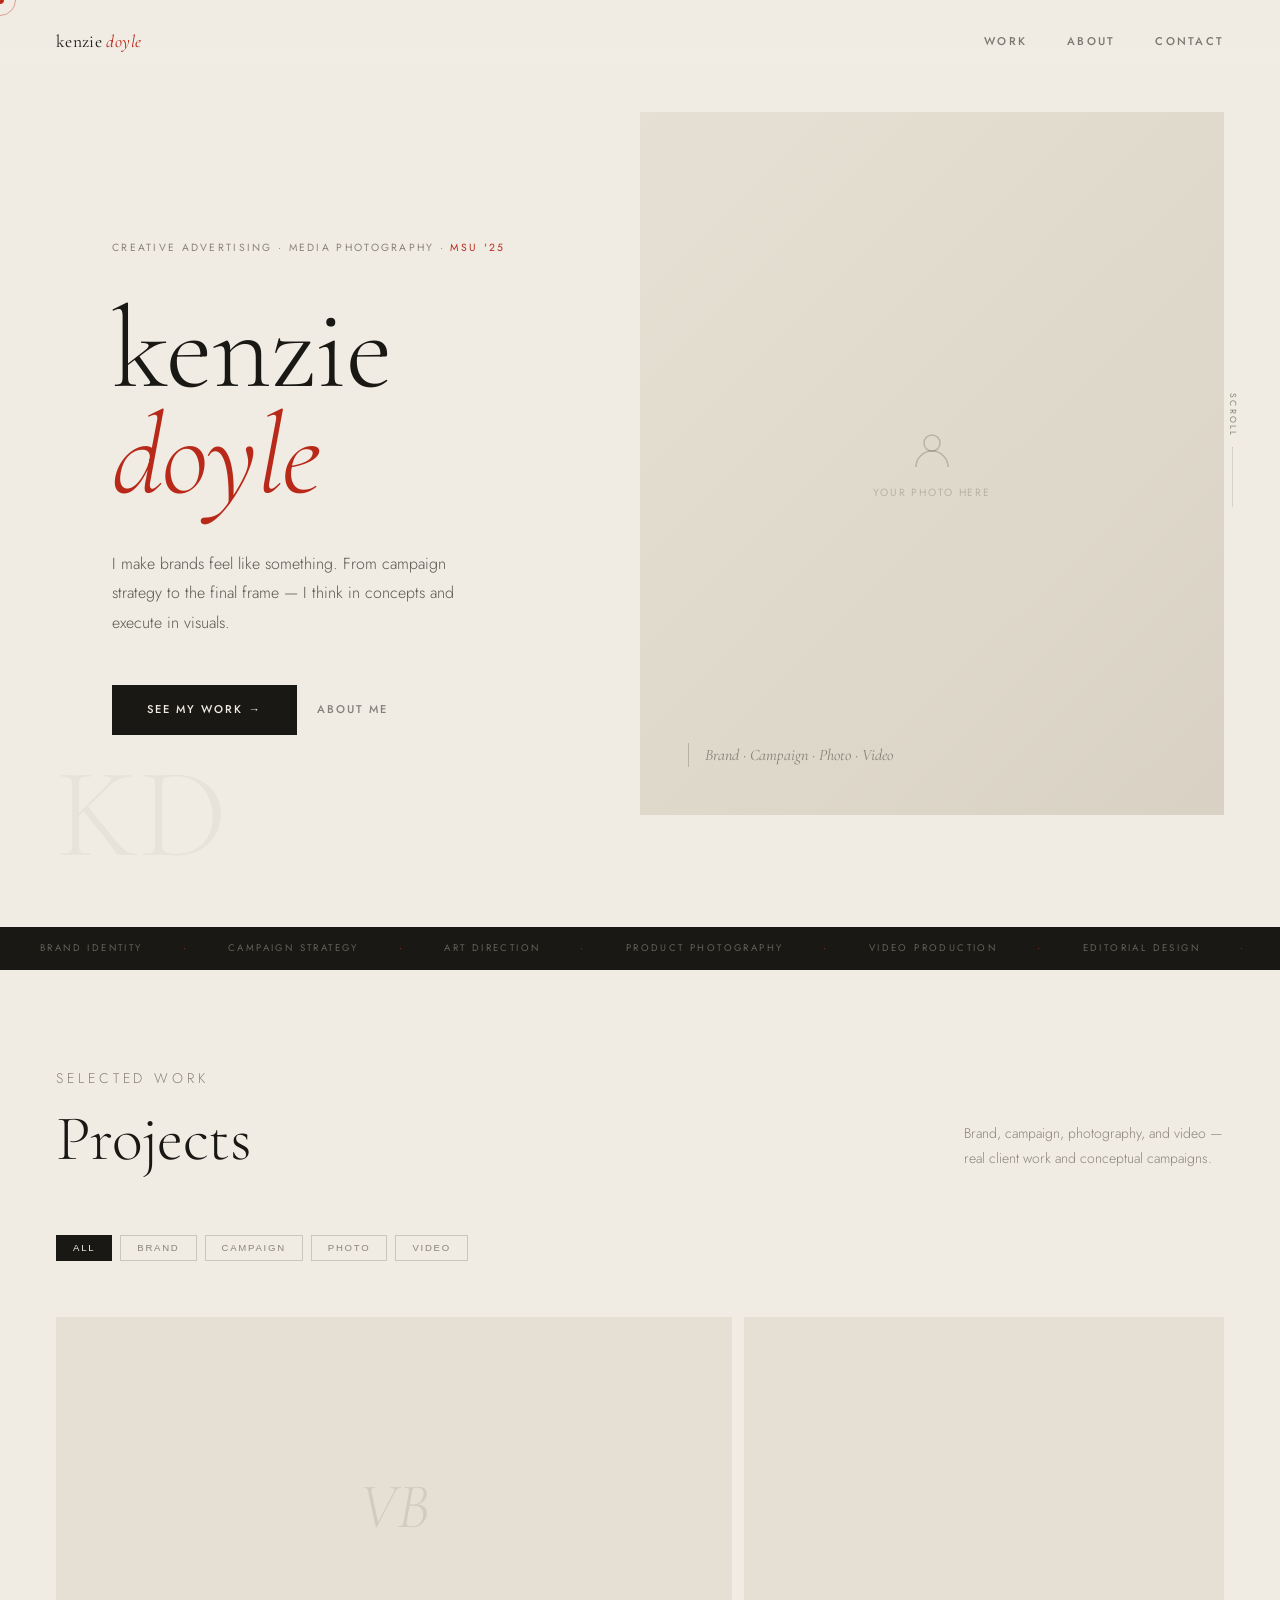
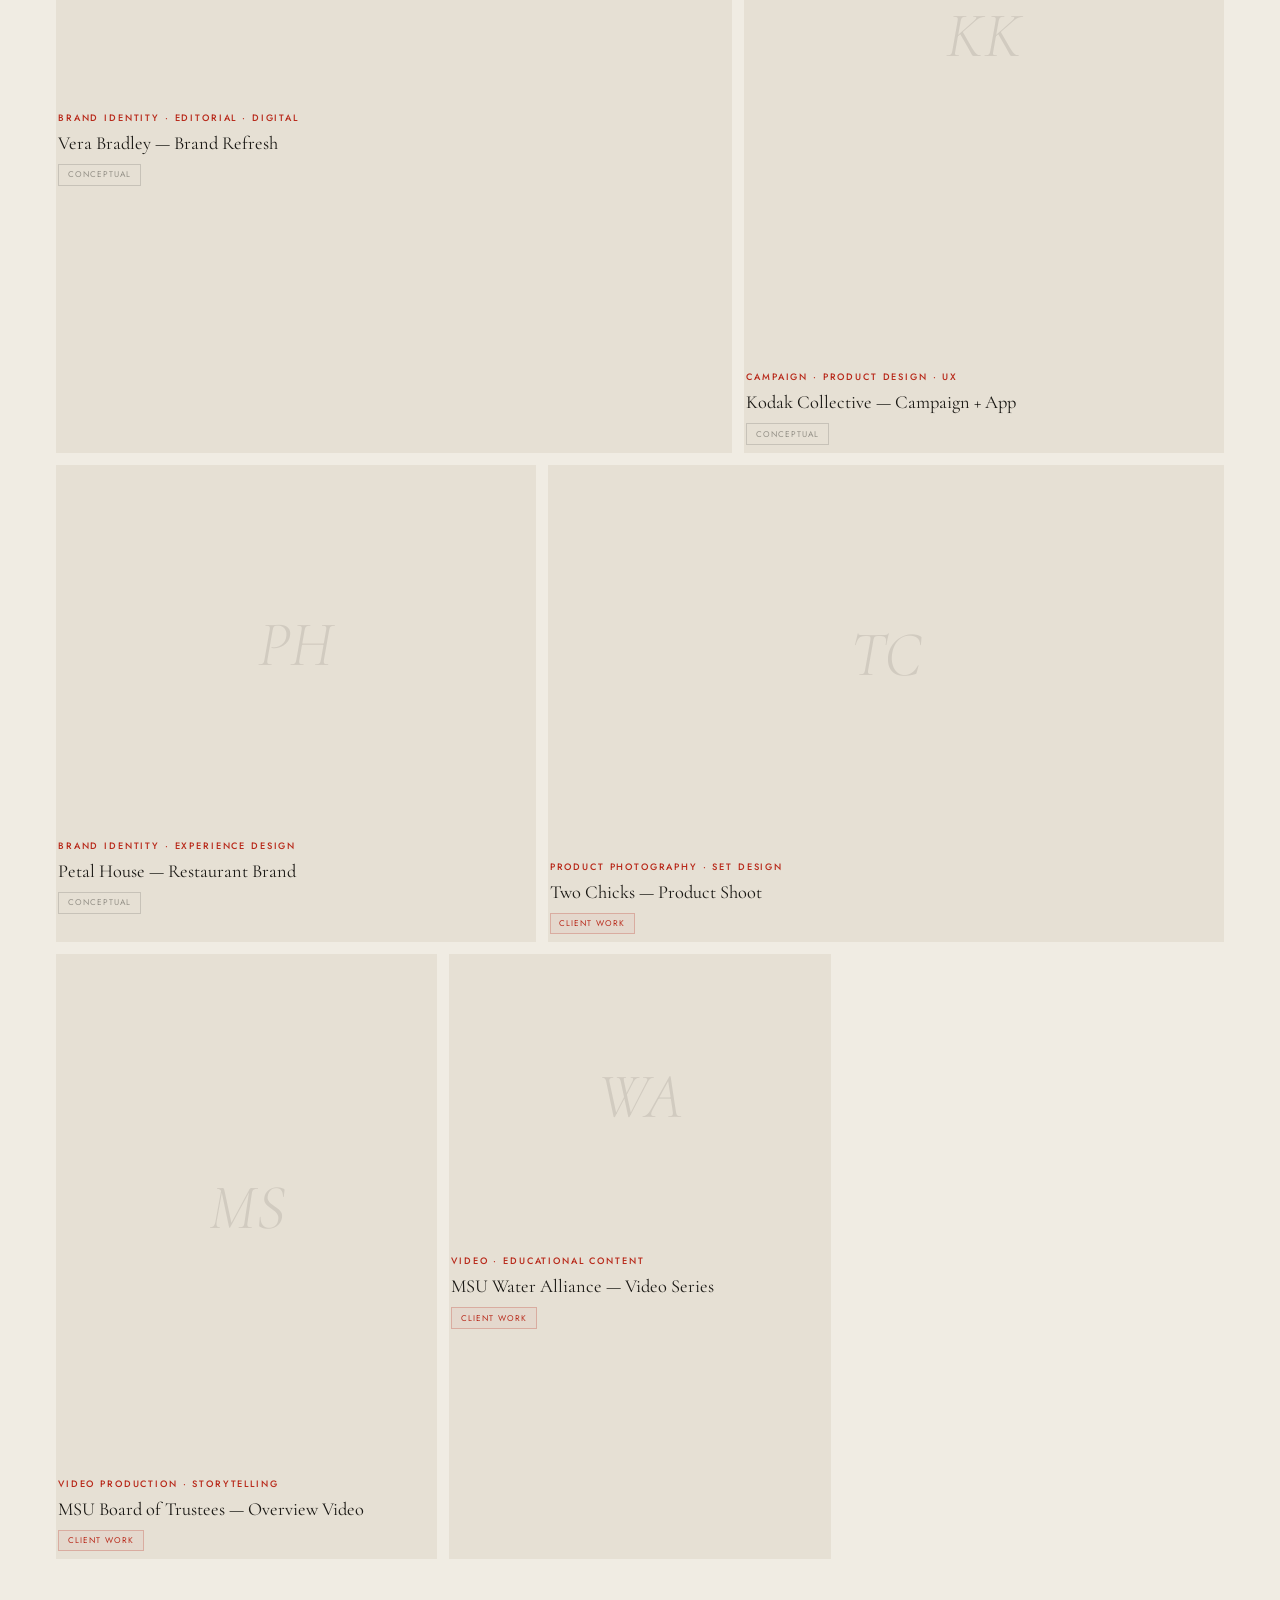
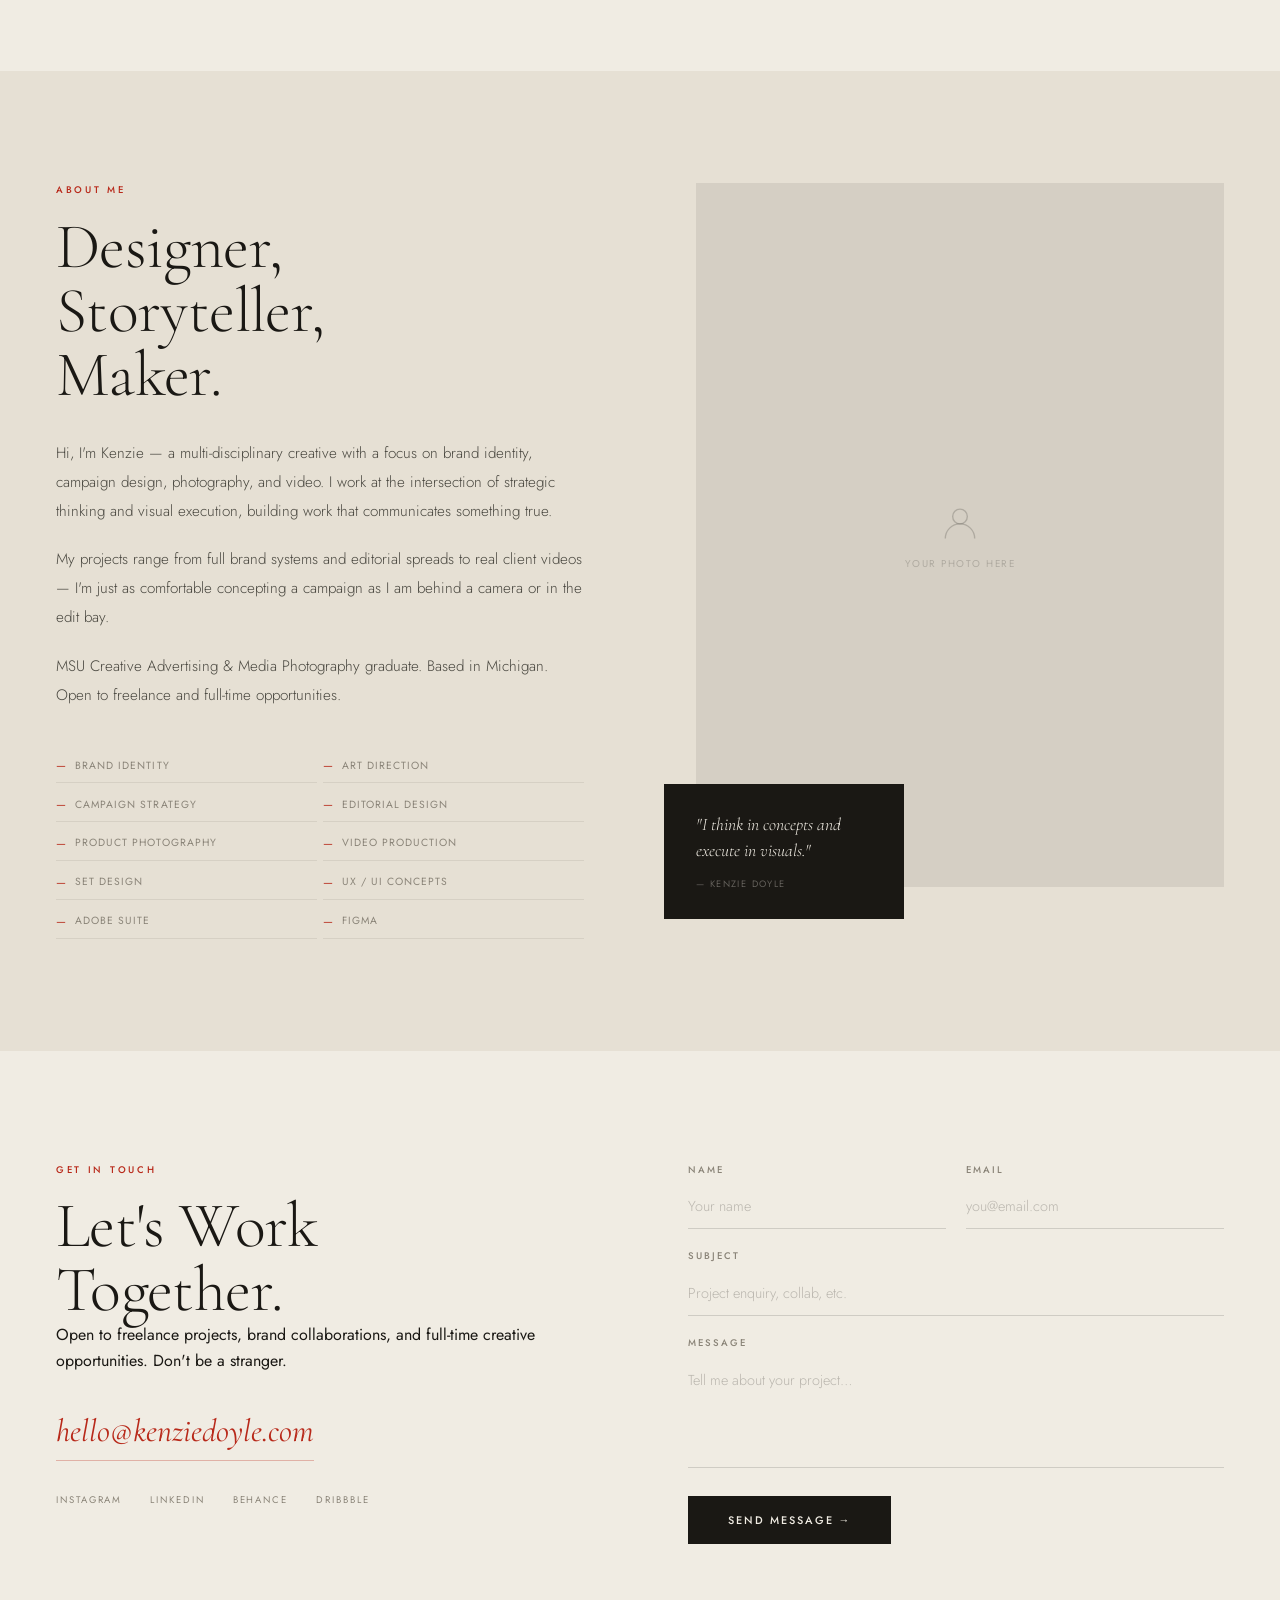
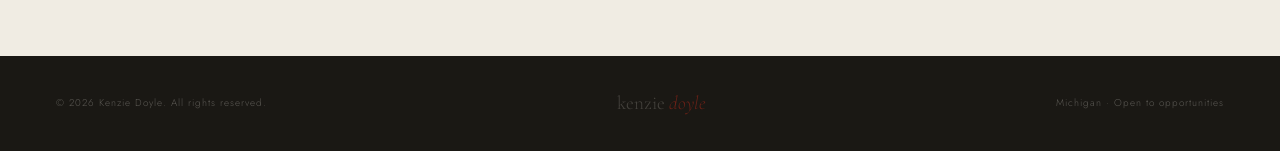
==== commit 68911672: "new index upload" ====
--- a/index.html
+++ b/index.html
@@ -1,299 +1,687 @@
 <!DOCTYPE html>
 <html lang="en">
 <head>
-  <meta charset="UTF-8" />
-  <meta name="viewport" content="width=device-width, initial-scale=1.0" />
-  <title>Kenzie Doyle — Creative Advertising & Photography</title>
-  <meta name="description" content="Kenzie Doyle is a creative advertising designer and media photographer based in Michigan. Brand design, campaign concepting, editorial, and visual storytelling." />
-  <link rel="stylesheet" href="css/style.css" />
+<meta charset="UTF-8">
+<meta name="viewport" content="width=device-width, initial-scale=1.0">
+<title>Kenzie Doyle — Creative Advertising</title>
+<link rel="preconnect" href="https://fonts.googleapis.com">
+<link rel="preconnect" href="https://fonts.gstatic.com" crossorigin>
+<link href="https://fonts.googleapis.com/css2?family=Cormorant+Garamond:ital,wght@0,300;0,400;0,500;0,600;1,300;1,400;1,500&family=Jost:wght@300;400;500&display=swap" rel="stylesheet">
+<style>
+*, *::before, *::after { box-sizing: border-box; margin: 0; padding: 0; }
+
+:root {
+  --cream: #f0ece3;
+  --cream-dark: #e6e0d4;
+  --black: #1a1814;
+  --red: #b8291a;
+  --red-light: #d4391f;
+  --muted: #8a8478;
+  --serif: 'Cormorant Garamond', serif;
+  --sans: 'Jost', sans-serif;
+}
+
+html { scroll-behavior: smooth; }
+
+body {
+  background: var(--cream);
+  color: var(--black);
+  font-family: var(--sans);
+  font-size: 16px;
+  line-height: 1.6;
+  overflow-x: hidden;
+  cursor: none;
+}
+
+/* CURSOR */
+.cur { position:fixed; width:8px; height:8px; background:var(--red); border-radius:50%; pointer-events:none; z-index:9999; transform:translate(-50%,-50%); transition:width .15s,height .15s; }
+.cur-r { position:fixed; width:32px; height:32px; border:1px solid var(--red); border-radius:50%; pointer-events:none; z-index:9998; transform:translate(-50%,-50%); opacity:.4; transition:width .2s,height .2s; }
+body:has(a:hover) .cur, body:has(button:hover) .cur { width:16px; height:16px; }
+body:has(a:hover) .cur-r, body:has(button:hover) .cur-r { width:48px; height:48px; opacity:.6; }
+
+/* NAV */
+nav {
+  position: fixed; top: 0; left: 0; right: 0; z-index: 100;
+  display: flex; justify-content: space-between; align-items: center;
+  padding: 1.75rem 3.5rem;
+  background: linear-gradient(to bottom, var(--cream) 60%, transparent);
+}
+.nav-logo {
+  font-family: var(--serif);
+  font-size: 1.1rem; font-weight: 400;
+  color: var(--black); text-decoration: none;
+  letter-spacing: .02em;
+}
+.nav-logo em { color: var(--red); font-style: italic; }
+.nav-links { display: flex; gap: 2.5rem; align-items: center; }
+.nav-links a {
+  font-size: .7rem; font-weight: 500; letter-spacing: .2em;
+  text-transform: uppercase; color: var(--black); text-decoration: none;
+  position: relative; opacity: .55; transition: opacity .2s, color .2s;
+}
+.nav-links a:hover { opacity: 1; }
+.nav-links a.active { opacity: 1; color: var(--red); }
+
+/* SCROLL INDICATOR */
+.scroll-bar {
+  position: fixed; right: 2.5rem; top: 50%; transform: translateY(-50%);
+  display: flex; flex-direction: column; align-items: center; gap: .6rem;
+  z-index: 50;
+  opacity: 0; animation: fadein .8s 1.8s forwards;
+}
+.scroll-bar span {
+  font-size: .55rem; letter-spacing: .25em; text-transform: uppercase;
+  color: var(--muted); writing-mode: vertical-rl;
+}
+.scroll-bar-line { width: 1px; height: 60px; background: rgba(26,24,20,.12); position: relative; overflow: hidden; }
+.scroll-bar-line::after { content: ''; position: absolute; top: -100%; left: 0; width: 100%; height: 100%; background: var(--red); animation: scrollbar 2.5s 2s infinite ease-in-out; }
+@keyframes scrollbar { 0%{top:-100%} 50%{top:0} 100%{top:100%} }
+
+/* HERO */
+#hero {
+  min-height: 100vh;
+  display: grid; grid-template-columns: 1fr 1fr;
+  position: relative;
+}
+.hero-left {
+  display: flex; flex-direction: column; justify-content: center;
+  padding: 8rem 4rem 5rem 3.5rem;
+  position: relative; z-index: 2;
+}
+.hero-eyebrow {
+  font-size: .65rem; font-weight: 400; letter-spacing: .22em;
+  text-transform: uppercase; color: var(--muted);
+  margin-bottom: 2.5rem;
+  opacity: 0; animation: fadein .8s .3s forwards;
+}
+.hero-eyebrow span { color: var(--red); }
+.hero-name {
+  font-family: var(--serif);
+  font-size: clamp(5rem, 9vw, 8.5rem);
+  font-weight: 300;
+  line-height: .92;
+  letter-spacing: -.01em;
+  opacity: 0; animation: fadein .9s .5s forwards;
+}
+.hero-name .italic { font-style: italic; color: var(--red); display: block; }
+.hero-desc {
+  font-size: clamp(.85rem, 1.4vw, 1rem);
+  font-weight: 300;
+  color: #5a5650;
+  margin-top: 2.5rem;
+  max-width: 380px;
+  line-height: 1.85;
+  opacity: 0; animation: fadein .8s .8s forwards;
+}
+.hero-btns {
+  margin-top: 3rem; display: flex; gap: 1.25rem; align-items: center;
+  opacity: 0; animation: fadein .8s 1s forwards;
+}
+.btn-dark {
+  background: var(--black); color: var(--cream);
+  font-size: .7rem; font-weight: 500; letter-spacing: .18em;
+  text-transform: uppercase; text-decoration: none;
+  padding: 1rem 2.2rem; display: inline-flex; align-items: center; gap: .75rem;
+  transition: background .25s;
+}
+.btn-dark:hover { background: var(--red); }
+.btn-ghost {
+  font-size: .7rem; font-weight: 500; letter-spacing: .18em;
+  text-transform: uppercase; color: var(--black); text-decoration: none;
+  opacity: .5; transition: opacity .2s;
+}
+.btn-ghost:hover { opacity: 1; }
+
+.hero-right {
+  position: relative; overflow: hidden;
+  background: var(--cream-dark);
+  display: flex; align-items: flex-end; justify-content: flex-start;
+  padding: 3rem;
+}
+.hero-right::before {
+  content: '';
+  position: absolute; inset: 0;
+  background: linear-gradient(135deg, var(--cream-dark) 0%, #d9d2c4 100%);
+}
+.hero-img {
+  position: absolute; inset: 0;
+  width: 100%; height: 100%; object-fit: cover;
+  display: block;
+}
+.hero-img-ph {
+  position: absolute; inset: 0;
+  display: flex; flex-direction: column; align-items: center; justify-content: center;
+  gap: .75rem; color: rgba(26,24,20,.2);
+}
+.hero-img-ph svg { width: 48px; height: 48px; }
+.hero-img-ph span { font-size: .65rem; letter-spacing: .18em; text-transform: uppercase; font-family: var(--sans); }
+.hero-caption {
+  position: relative; z-index: 2;
+  font-family: var(--serif); font-style: italic;
+  font-size: 1rem; color: rgba(26,24,20,.45);
+  border-left: 1px solid rgba(26,24,20,.2);
+  padding-left: 1rem;
+  line-height: 1.5;
+}
+
+.hero-number {
+  position: absolute; bottom: 3rem; left: 3.5rem;
+  font-family: var(--serif); font-size: 8rem; font-weight: 300;
+  color: rgba(26,24,20,.04); line-height: 1;
+  pointer-events: none; user-select: none;
+  opacity: 0; animation: fadein 1s 1.2s forwards;
+}
+
+/* MARQUEE */
+.marquee-wrap {
+  background: var(--black); overflow: hidden;
+  padding: .85rem 0; border-top: none;
+}
+.marquee-track {
+  display: flex; gap: 0; white-space: nowrap;
+  animation: marquee 20s linear infinite;
+}
+.marquee-track span {
+  font-size: .6rem; font-weight: 400; letter-spacing: .25em;
+  text-transform: uppercase; color: rgba(240,236,227,.35);
+  padding: 0 2.5rem;
+}
+.marquee-track .dot { color: var(--red); opacity: 1; padding: 0; }
+@keyframes marquee { from { transform: translateX(0); } to { transform: translateX(-50%); } }
+
+/* SHARED */
+section { padding: 7rem 3.5rem; }
+.s-label {
+  font-size: .6rem; font-weight: 500; letter-spacing: .28em;
+  text-transform: uppercase; color: var(--red);
+  margin-bottom: 1rem;
+}
+h2.s-title {
+  font-family: var(--serif); font-weight: 300;
+  font-size: clamp(2.5rem, 5vw, 4.5rem);
+  line-height: 1; letter-spacing: -.01em;
+}
+
+/* WORK */
+#work { background: var(--cream); padding-top: 6rem; }
+.work-intro { display: flex; justify-content: space-between; align-items: flex-end; margin-bottom: 4rem; flex-wrap: wrap; gap: 2rem; }
+.work-intro p { font-size: .875rem; font-weight: 300; color: var(--muted); max-width: 260px; line-height: 1.8; }
+
+.filters { display: flex; gap: .5rem; margin-bottom: 3.5rem; flex-wrap: wrap; }
+.fbtn {
+  font-size: .6rem; font-weight: 500; letter-spacing: .18em; text-transform: uppercase;
+  border: 1px solid rgba(26,24,20,.18); background: transparent;
+  color: var(--muted); padding: .4rem 1rem; cursor: none; transition: all .2s;
+}
+.fbtn:hover, .fbtn.active { background: var(--black); color: var(--cream); border-color: var(--black); }
+
+/* Project grid — editorial asymmetric layout */
+.work-grid { display: grid; grid-template-columns: repeat(12,1fr); gap: 12px; }
+.wi { position: relative; overflow: hidden; cursor: none; background: var(--cream-dark); }
+.wi:nth-child(1) { grid-column: span 7; }
+.wi:nth-child(2) { grid-column: span 5; }
+.wi:nth-child(3) { grid-column: span 5; }
+.wi:nth-child(4) { grid-column: span 7; }
+.wi:nth-child(5) { grid-column: span 4; }
+.wi:nth-child(6) { grid-column: span 4; }
+.wi:nth-child(7) { grid-column: span 4; }
+
+.wthumb { overflow: hidden; position: relative; aspect-ratio: 4/3; background: var(--cream-dark); }
+.wi:nth-child(1) .wthumb, .wi:nth-child(4) .wthumb { aspect-ratio: 16/9; }
+.wi:nth-child(2) .wthumb, .wi:nth-child(5) .wthumb { aspect-ratio: 3/4; }
+.wthumb img { width:100%; height:100%; object-fit:cover; transition:transform .7s ease; display:block; }
+.wi:hover .wthumb img { transform: scale(1.04); }
+.wph { width:100%; height:100%; display:flex; align-items:center; justify-content:center; font-family:var(--serif); font-style:italic; font-size:4rem; font-weight:300; color:rgba(26,24,20,.1); transition:color .3s; }
+.wi:hover .wph { color:rgba(26,24,20,.18); }
+
+.woverlay { position:absolute; inset:0; background:linear-gradient(to top,rgba(26,24,20,.85),transparent 55%); padding:1.25rem; display:flex; flex-direction:column; justify-content:flex-end; opacity:0; transition:opacity .35s; }
+.wi:hover .woverlay { opacity:1; }
+.warrow { font-size:1rem; color:var(--cream); align-self:flex-end; letter-spacing:.1em; font-family:var(--sans); font-size:.65rem; text-transform:uppercase; font-weight:500; }
+
+.winfo { padding:.875rem .125rem .5rem; }
+.wcat { font-size:.58rem; letter-spacing:.2em; text-transform:uppercase; color:var(--red); font-weight:500; }
+.wtitle { font-family:var(--serif); font-size:1.15rem; font-weight:400; margin-top:.2rem; color:var(--black); }
+.wbadge { display:inline-block; font-size:.52rem; letter-spacing:.12em; text-transform:uppercase; padding:.2rem .55rem; margin-top:.35rem; border:1px solid; }
+.wbadge.concept { color:rgba(26,24,20,.4); border-color:rgba(26,24,20,.15); }
+.wbadge.client { color:var(--red); border-color:rgba(184,41,26,.25); background:rgba(184,41,26,.04); }
+
+/* MODAL */
+.modal-bg { position:fixed; inset:0; background:rgba(26,24,20,.88); z-index:500; display:flex; align-items:center; justify-content:center; padding:2rem; opacity:0; pointer-events:none; transition:opacity .3s; }
+.modal-bg.open { opacity:1; pointer-events:all; }
+.modal { background:var(--cream); max-width:760px; width:100%; max-height:90vh; overflow-y:auto; position:relative; padding:3rem; }
+.modal-close { position:absolute; top:1.5rem; right:1.5rem; background:none; border:none; color:var(--muted); font-size:1.25rem; cursor:none; transition:color .2s; font-family:var(--sans); }
+.modal-close:hover { color:var(--black); }
+.modal-img { width:100%; background:var(--cream-dark); aspect-ratio:16/9; display:flex; align-items:center; justify-content:center; margin-bottom:2rem; overflow:hidden; }
+.modal-img img { width:100%; height:100%; object-fit:cover; }
+.modal-img-ph { font-family:var(--serif); font-style:italic; font-size:5rem; font-weight:300; color:rgba(26,24,20,.1); }
+.modal-cat { font-size:.58rem; letter-spacing:.2em; text-transform:uppercase; color:var(--red); font-weight:500; }
+.modal-title { font-family:var(--serif); font-size:2.75rem; font-weight:300; line-height:1; margin-top:.4rem; }
+.modal-type { font-size:.62rem; letter-spacing:.15em; text-transform:uppercase; color:var(--muted); margin-top:.5rem; }
+.modal-div { width:36px; height:1px; background:rgba(26,24,20,.15); margin:1.75rem 0; }
+.modal-body p { font-size:.9rem; font-weight:300; color:#4a4840; line-height:1.9; }
+.modal-body p+p { margin-top:1rem; }
+.modal-skills { display:flex; flex-wrap:wrap; gap:.4rem; margin-top:1.75rem; }
+.modal-skill { font-size:.58rem; letter-spacing:.12em; text-transform:uppercase; border:1px solid rgba(26,24,20,.15); padding:.3rem .7rem; color:var(--muted); }
+
+/* ABOUT */
+#about { background: var(--cream-dark); }
+.about-grid { display:grid; grid-template-columns:1fr 1fr; gap:7rem; align-items:start; }
+#about .s-label { }
+#about h2.s-title { }
+.about-body { font-size:.95rem; font-weight:300; line-height:1.9; color:#4a4840; margin-top:2rem; }
+.about-body p+p { margin-top:1.25rem; }
+.skills-list { display:grid; grid-template-columns:1fr 1fr; gap:.35rem; margin-top:2.5rem; }
+.sk { font-size:.65rem; font-weight:400; letter-spacing:.1em; text-transform:uppercase; color:var(--muted); padding:.45rem 0; border-bottom:1px solid rgba(26,24,20,.08); display:flex; align-items:center; gap:.5rem; }
+.sk::before { content:'—'; color:var(--red); font-size:.7rem; }
+.about-right { position:relative; }
+.about-photo { width:100%; aspect-ratio:3/4; background:#d5cfc4; overflow:hidden; display:flex; align-items:center; justify-content:center; }
+.about-photo img { width:100%; height:100%; object-fit:cover; }
+.about-photo-ph { display:flex; flex-direction:column; align-items:center; gap:.75rem; color:rgba(26,24,20,.2); font-size:.62rem; letter-spacing:.15em; text-transform:uppercase; font-family:var(--sans); }
+.about-photo-ph svg { width:44px; height:44px; }
+.about-quote {
+  position: absolute; bottom: -2rem; left: -2rem;
+  background: var(--black); padding: 1.75rem 2rem;
+  max-width: 240px;
+}
+.about-quote p { font-family:var(--serif); font-style:italic; font-size:1.1rem; font-weight:300; color:var(--cream); line-height:1.5; }
+.about-quote cite { display:block; font-size:.58rem; letter-spacing:.15em; text-transform:uppercase; color:rgba(240,236,227,.35); margin-top:.75rem; font-style:normal; }
+
+/* WORK DETAIL / CASE STUDIES HINT */
+.work-cta { margin-top:3.5rem; display:flex; align-items:center; gap:1.5rem; }
+
+/* CONTACT */
+#contact { background: var(--cream); }
+.contact-grid { display:grid; grid-template-columns:1fr 1fr; gap:6rem; align-items:start; }
+.contact-left h2 { margin-bottom:1.5rem; }
+.contact-left p { font-size:.9rem; font-weight:300; color:var(--muted); line-height:1.85; max-width:340px; }
+.c-email { display:inline-block; font-family:var(--serif); font-style:italic; font-size:clamp(1.2rem,2.5vw,2rem); color:var(--red); margin-top:2rem; text-decoration:none; border-bottom:1px solid rgba(184,41,26,.3); padding-bottom:.25rem; transition:color .2s,border-color .2s; }
+.c-email:hover { color:var(--black); border-color:rgba(26,24,20,.3); }
+.c-socials { display:flex; gap:1.75rem; margin-top:2rem; flex-wrap:wrap; }
+.c-social { font-size:.6rem; letter-spacing:.2em; text-transform:uppercase; color:var(--muted); text-decoration:none; transition:color .2s; }
+.c-social:hover { color:var(--red); }
+
+form { display:flex; flex-direction:column; gap:1.25rem; }
+.fg { display:flex; flex-direction:column; gap:.4rem; }
+label { font-size:.6rem; letter-spacing:.2em; text-transform:uppercase; color:var(--muted); font-weight:500; }
+input, textarea { background:transparent; border:none; border-bottom:1px solid rgba(26,24,20,.15); color:var(--black); font-family:var(--sans); font-size:.9rem; font-weight:300; padding:.75rem 0; outline:none; transition:border-color .2s; resize:none; }
+input:focus, textarea:focus { border-color:var(--red); }
+input::placeholder, textarea::placeholder { color:rgba(26,24,20,.25); }
+textarea { min-height:110px; }
+.f-row { display:grid; grid-template-columns:1fr 1fr; gap:1.25rem; }
+.sub-btn { align-self:flex-start; background:var(--black); color:var(--cream); border:none; cursor:none; font-family:var(--sans); font-size:.68rem; font-weight:500; letter-spacing:.18em; text-transform:uppercase; padding:1rem 2.5rem; transition:background .2s; margin-top:.5rem; }
+.sub-btn:hover { background:var(--red); }
+#fs { display:none; font-size:.78rem; color:var(--red); margin-top:.75rem; letter-spacing:.05em; font-style:italic; font-family:var(--serif); }
+
+/* FOOTER */
+footer { background:var(--black); padding:2rem 3.5rem; display:flex; justify-content:space-between; align-items:center; flex-wrap:wrap; gap:1rem; }
+footer p { font-size:.62rem; letter-spacing:.1em; color:rgba(240,236,227,.3); font-weight:300; }
+.f-logo { font-family:var(--serif); font-size:1.2rem; font-weight:300; color:rgba(240,236,227,.2); }
+.f-logo em { font-style:italic; color:rgba(184,41,26,.5); }
+
+/* REVEAL */
+.rv { opacity:0; transform:translateY(24px); transition:opacity .8s ease,transform .8s ease; }
+.rv.on { opacity:1; transform:translateY(0); }
+
+@keyframes fadein { from{opacity:0;}to{opacity:1;} }
+
+/* MOBILE */
+@media(max-width:900px){
+  nav{padding:1.25rem 1.5rem;}
+  .nav-links{gap:1.5rem;}
+  .scroll-bar{display:none;}
+  section{padding:5rem 1.5rem;}
+  #hero{grid-template-columns:1fr;}
+  .hero-left{padding:7rem 1.5rem 3rem;}
+  .hero-right{min-height:55vw;}
+  .work-grid .wi{grid-column:span 12 !important;}
+  .about-grid,.contact-grid{grid-template-columns:1fr;gap:3rem;}
+  .about-right{display:none;}
+  .f-row{grid-template-columns:1fr;}
+  footer{padding:1.5rem;}
+}
+</style>
 </head>
 <body>
 
-  <!-- Custom Cursor -->
-  <div class="cursor-dot" aria-hidden="true"></div>
-  <div class="cursor-ring" aria-hidden="true"></div>
-
-  <!-- ── NAVIGATION ───────────────────────────────────────── -->
-  <nav class="nav" role="navigation">
-    <a href="index.html" class="nav-logo">kenzie <em style="font-style:italic; color:var(--red);">doyle</em></a>
-    <ul class="nav-links">
-      <li><a href="#work">Work</a></li>
-      <li><a href="about.html">About</a></li>
-      <li><a href="#contact">Contact</a></li>
-    </ul>
-  </nav>
-
-  <!-- ── HERO ─────────────────────────────────────────────── -->
-  <section class="hero">
-    <p class="hero-eyebrow">Creative Advertising · Media Photography · MSU '25</p>
+<div class="cur" id="c"></div>
+<div class="cur-r" id="cr"></div>
+
+<nav>
+  <a href="#hero" class="nav-logo">kenzie <em>doyle</em></a>
+  <div class="nav-links">
+    <a href="#work" class="active">Work</a>
+    <a href="#about">About</a>
+    <a href="#contact">Contact</a>
+  </div>
+</nav>
+
+<div class="scroll-bar">
+  <span>Scroll</span>
+  <div class="scroll-bar-line"></div>
+</div>
+
+<!-- HERO -->
+<section id="hero">
+  <div class="hero-left">
+    <p class="hero-eyebrow">Creative Advertising · Media Photography · <span>MSU '25</span></p>
     <h1 class="hero-name">
-      kenzie<br>
-      <em>doyle</em>
+      kenzie
+      <em class="italic">doyle</em>
     </h1>
-    <p class="hero-tagline">
-      I make brands feel like something. From campaign strategy to the final frame —
-      I think in concepts and execute in visuals.
-    </p>
-    <div class="hero-cta">
-      <a href="#work" class="btn-primary">
-        See my work
-        <svg width="14" height="10" viewBox="0 0 14 10" fill="none" xmlns="http://www.w3.org/2000/svg">
-          <path d="M9 1L13 5M13 5L9 9M13 5H1" stroke="currentColor" stroke-width="1.5" stroke-linecap="round" stroke-linejoin="round"/>
-        </svg>
-      </a>
-      <a href="about.html" class="btn-secondary">About me</a>
-    </div>
-    <div class="hero-scroll" aria-hidden="true">Scroll</div>
-  </section>
-
-  <!-- ── TICKER ───────────────────────────────────────────── -->
-  <div class="ticker" aria-hidden="true">
-    <div class="ticker-track">
-      <span class="ticker-item">Brand Strategy</span>
-      <span class="ticker-item">Campaign Concepting</span>
-      <span class="ticker-item">Editorial Design</span>
-      <span class="ticker-item">Product Photography</span>
-      <span class="ticker-item">Video Production</span>
-      <span class="ticker-item">Art Direction</span>
-      <span class="ticker-item">Digital Design</span>
-      <span class="ticker-item">Creative Direction</span>
-      <span class="ticker-item">Brand Identity</span>
-      <span class="ticker-item">Visual Storytelling</span>
-    </div>
-  </div>
-
-  <!-- ── WORK ─────────────────────────────────────────────── -->
-  <section id="work">
-    <div class="section">
-      <p class="section-label reveal">Selected Work</p>
-
-      <div class="work-grid">
-
-        <!-- Vera Bradley -->
-        <a href="projects/vera-bradley.html" class="work-card">
-          <div class="card-image">
-            <!--
-              REPLACE THIS PLACEHOLDER with your actual image:
-              <img src="../images/vera-bradley-thumb.jpg" alt="Vera Bradley brand redesign — magazine spread and web mockup">
-            -->
-            <div class="placeholder-img ph-vera">
-              <span>Add your Vera Bradley thumbnail image here</span>
-            </div>
-            <div class="card-overlay"><span>View Project</span></div>
-          </div>
-          <div class="card-info">
-            <h2 class="card-title">Vera Bradley</h2>
-            <div class="card-meta">
-              <span class="card-cat">Editorial & Digital Design</span>
-              <span class="card-meta-sep">·</span>
-              <span>2024</span>
-            </div>
-          </div>
-        </a>
-
-        <!-- Kodak -->
-        <a href="projects/kodak.html" class="work-card">
-          <div class="card-image">
-            <!--
-              REPLACE THIS PLACEHOLDER with your actual image:
-              <img src="../images/kodak-thumb.jpg" alt="Kodak Collective campaign — app UI and product design">
-            -->
-            <div class="placeholder-img ph-kodak">
-              <span>Add your Kodak thumbnail image here</span>
-            </div>
-            <div class="card-overlay"><span>View Project</span></div>
-          </div>
-          <div class="card-info">
-            <h2 class="card-title">Kodak Collective</h2>
-            <div class="card-meta">
-              <span class="card-cat">Campaign & Product Design</span>
-              <span class="card-meta-sep">·</span>
-              <span>2024</span>
-            </div>
-          </div>
-        </a>
-
-        <!-- Two Chicks -->
-        <a href="projects/two-chicks.html" class="work-card">
-          <div class="card-image">
-            <!--
-              REPLACE THIS PLACEHOLDER with your actual image:
-              <img src="../images/two-chicks-thumb.jpg" alt="Two Chicks cocktail product photography">
-            -->
-            <div class="placeholder-img ph-2chicks">
-              <span>Add your Two Chicks thumbnail image here</span>
-            </div>
-            <div class="card-overlay"><span>View Project</span></div>
-          </div>
-          <div class="card-info">
-            <h2 class="card-title">Two Chicks</h2>
-            <div class="card-meta">
-              <span class="card-cat">Product Photography</span>
-              <span class="card-meta-sep">·</span>
-              <span>2024</span>
-            </div>
-          </div>
-        </a>
-
-        <!-- Petal House -->
-        <a href="projects/petal-house.html" class="work-card">
-          <div class="card-image">
-            <!--
-              REPLACE THIS PLACEHOLDER with your actual image:
-              <img src="../images/petal-house-thumb.jpg" alt="Petal House restaurant brand identity">
-            -->
-            <div class="placeholder-img ph-petal">
-              <span>Add your Petal House thumbnail image here</span>
-            </div>
-            <div class="card-overlay"><span>View Project</span></div>
-          </div>
-          <div class="card-info">
-            <h2 class="card-title">Petal House</h2>
-            <div class="card-meta">
-              <span class="card-cat">Brand & Experience Design</span>
-              <span class="card-meta-sep">·</span>
-              <span>2024</span>
-            </div>
-          </div>
-        </a>
-
-        <!-- MSU Board of Trustees -->
-        <a href="projects/msu-board.html" class="work-card">
-          <div class="card-image">
-            <!--
-              REPLACE THIS PLACEHOLDER with your actual image:
-              <img src="../images/msu-board-thumb.jpg" alt="MSU Board of Trustees video production">
-            -->
-            <div class="placeholder-img ph-msu-bot">
-              <span>Add your MSU Board thumbnail image here</span>
-            </div>
-            <div class="card-overlay"><span>View Project</span></div>
-          </div>
-          <div class="card-info">
-            <h2 class="card-title">MSU Board of Trustees</h2>
-            <div class="card-meta">
-              <span class="card-cat">Video Production</span>
-              <span class="card-meta-sep">·</span>
-              <span>2024</span>
-            </div>
-          </div>
-        </a>
-
-        <!-- MSU Water Alliance -->
-        <a href="projects/msu-water.html" class="work-card">
-          <div class="card-image">
-            <!--
-              REPLACE THIS PLACEHOLDER with your actual image:
-              <img src="../images/msu-water-thumb.jpg" alt="MSU Water Alliance educational video series">
-            -->
-            <div class="placeholder-img ph-msu-wat">
-              <span>Add your MSU Water Alliance thumbnail image here</span>
-            </div>
-            <div class="card-overlay"><span>View Project</span></div>
-          </div>
-          <div class="card-info">
-            <h2 class="card-title">MSU Water Alliance</h2>
-            <div class="card-meta">
-              <span class="card-cat">Educational Video Series</span>
-              <span class="card-meta-sep">·</span>
-              <span>2024</span>
-            </div>
-          </div>
-        </a>
-
-      </div>
-    </div>
-  </section>
-
-  <!-- ── ABOUT SNAPSHOT ────────────────────────────────────── -->
-  <section id="about-snap">
-    <div class="section">
-      <p class="section-label reveal">About</p>
-      <div class="about-inner">
-
-        <div class="about-photo reveal">
-          <!--
-            REPLACE THIS PLACEHOLDER with your actual photo:
-            <img src="images/kenzie-portrait.jpg" alt="Kenzie Doyle">
-          -->
-          <div class="about-photo-placeholder">
-            <p>Add your portrait photo here</p>
-          </div>
+    <p class="hero-desc">I make brands feel like something. From campaign strategy to the final frame — I think in concepts and execute in visuals.</p>
+    <div class="hero-btns">
+      <a href="#work" class="btn-dark">See My Work →</a>
+      <a href="#about" class="btn-ghost">About Me</a>
+    </div>
+  </div>
+  <div class="hero-right">
+    <!-- SWAP: replace the div below with <img class="hero-img" src="images/hero-photo.jpg" alt="Kenzie Doyle"> -->
+    <div class="hero-img-ph">
+      <svg viewBox="0 0 48 48" fill="none" stroke="currentColor" stroke-width="1.5"><circle cx="24" cy="18" r="8"/><path d="M8 42c0-8.837 7.163-16 16-16s16 7.163 16 16"/></svg>
+      <span>Your photo here</span>
+    </div>
+    <div class="hero-caption">Brand · Campaign · Photo · Video</div>
+  </div>
+  <div class="hero-number" aria-hidden="true">KD</div>
+</section>
+
+<!-- MARQUEE -->
+<div class="marquee-wrap">
+  <div class="marquee-track">
+    <span>Brand Identity</span><span class="dot">·</span>
+    <span>Campaign Strategy</span><span class="dot">·</span>
+    <span>Art Direction</span><span class="dot">·</span>
+    <span>Product Photography</span><span class="dot">·</span>
+    <span>Video Production</span><span class="dot">·</span>
+    <span>Editorial Design</span><span class="dot">·</span>
+    <span>Creative Direction</span><span class="dot">·</span>
+    <span>Brand Identity</span><span class="dot">·</span>
+    <span>Campaign Strategy</span><span class="dot">·</span>
+    <span>Art Direction</span><span class="dot">·</span>
+    <span>Product Photography</span><span class="dot">·</span>
+    <span>Video Production</span><span class="dot">·</span>
+    <span>Editorial Design</span><span class="dot">·</span>
+    <span>Creative Direction</span><span class="dot">·</span>
+  </div>
+</div>
+
+<!-- WORK -->
+<section id="work">
+  <div class="work-intro rv">
+    <div>
+      <p class="s-label">Selected Work</p>
+      <h2 class="s-title">Projects</h2>
+    </div>
+    <p>Brand, campaign, photography, and video — real client work and conceptual campaigns.</p>
+  </div>
+
+  <div class="filters rv">
+    <button class="fbtn active" data-filter="all">All</button>
+    <button class="fbtn" data-filter="brand">Brand</button>
+    <button class="fbtn" data-filter="campaign">Campaign</button>
+    <button class="fbtn" data-filter="photo">Photo</button>
+    <button class="fbtn" data-filter="video">Video</button>
+  </div>
+
+  <div class="work-grid">
+    <div class="wi rv" data-category="brand" data-project="vera">
+      <div class="wthumb">
+        <!-- SWAP: <img src="images/vera-bradley.jpg" alt="Vera Bradley Brand Refresh"> -->
+        <div class="wph">VB</div>
+        <div class="woverlay"><span class="warrow">View Project ↗</span></div>
+      </div>
+      <div class="winfo">
+        <p class="wcat">Brand Identity · Editorial · Digital</p>
+        <p class="wtitle">Vera Bradley — Brand Refresh</p>
+        <span class="wbadge concept">Conceptual</span>
+      </div>
+    </div>
+
+    <div class="wi rv" data-category="campaign" data-project="kodak">
+      <div class="wthumb">
+        <!-- SWAP: <img src="images/kodak-collective.jpg" alt="Kodak Collective Campaign"> -->
+        <div class="wph">KK</div>
+        <div class="woverlay"><span class="warrow">View Project ↗</span></div>
+      </div>
+      <div class="winfo">
+        <p class="wcat">Campaign · Product Design · UX</p>
+        <p class="wtitle">Kodak Collective — Campaign + App</p>
+        <span class="wbadge concept">Conceptual</span>
+      </div>
+    </div>
+
+    <div class="wi rv" data-category="brand" data-project="petal">
+      <div class="wthumb">
+        <!-- SWAP: <img src="images/petal-house.jpg" alt="Petal House Restaurant Brand"> -->
+        <div class="wph">PH</div>
+        <div class="woverlay"><span class="warrow">View Project ↗</span></div>
+      </div>
+      <div class="winfo">
+        <p class="wcat">Brand Identity · Experience Design</p>
+        <p class="wtitle">Petal House — Restaurant Brand</p>
+        <span class="wbadge concept">Conceptual</span>
+      </div>
+    </div>
+
+    <div class="wi rv" data-category="photo" data-project="twochicks">
+      <div class="wthumb">
+        <!-- SWAP: <img src="images/two-chicks.jpg" alt="Two Chicks Product Photography"> -->
+        <div class="wph">TC</div>
+        <div class="woverlay"><span class="warrow">View Project ↗</span></div>
+      </div>
+      <div class="winfo">
+        <p class="wcat">Product Photography · Set Design</p>
+        <p class="wtitle">Two Chicks — Product Shoot</p>
+        <span class="wbadge client">Client Work</span>
+      </div>
+    </div>
+
+    <div class="wi rv" data-category="video" data-project="trustees">
+      <div class="wthumb">
+        <!-- SWAP: <img src="images/msu-trustees.jpg" alt="MSU Board of Trustees Video"> -->
+        <div class="wph">MS</div>
+        <div class="woverlay"><span class="warrow">View Project ↗</span></div>
+      </div>
+      <div class="winfo">
+        <p class="wcat">Video Production · Storytelling</p>
+        <p class="wtitle">MSU Board of Trustees — Overview Video</p>
+        <span class="wbadge client">Client Work</span>
+      </div>
+    </div>
+
+    <div class="wi rv" data-category="video" data-project="water">
+      <div class="wthumb">
+        <!-- SWAP: <img src="images/water-alliance.jpg" alt="MSU Water Alliance Video Series"> -->
+        <div class="wph">WA</div>
+        <div class="woverlay"><span class="warrow">View Project ↗</span></div>
+      </div>
+      <div class="winfo">
+        <p class="wcat">Video · Educational Content</p>
+        <p class="wtitle">MSU Water Alliance — Video Series</p>
+        <span class="wbadge client">Client Work</span>
+      </div>
+    </div>
+  </div>
+</section>
+
+<!-- PROJECT MODAL -->
+<div class="modal-bg" id="modal" role="dialog" aria-modal="true">
+  <div class="modal">
+    <button class="modal-close" id="mcl" aria-label="Close">✕</button>
+    <div class="modal-img"><div class="modal-img-ph" id="mph"></div></div>
+    <p class="modal-cat" id="mcat"></p>
+    <h2 class="modal-title" id="mtitle"></h2>
+    <p class="modal-type" id="mtype"></p>
+    <div class="modal-div"></div>
+    <div class="modal-body" id="mbody"></div>
+    <div class="modal-skills" id="mskills"></div>
+  </div>
+</div>
+
+<!-- ABOUT -->
+<section id="about">
+  <div class="about-grid">
+    <div class="rv">
+      <p class="s-label">About Me</p>
+      <h2 class="s-title">Designer,<br>Storyteller,<br>Maker.</h2>
+      <div class="about-body">
+        <p>Hi, I'm Kenzie — a multi-disciplinary creative with a focus on brand identity, campaign design, photography, and video. I work at the intersection of strategic thinking and visual execution, building work that communicates something true.</p>
+        <p>My projects range from full brand systems and editorial spreads to real client videos — I'm just as comfortable concepting a campaign as I am behind a camera or in the edit bay.</p>
+        <p>MSU Creative Advertising & Media Photography graduate. Based in Michigan. Open to freelance and full-time opportunities.</p>
+      </div>
+      <div class="skills-list">
+        <span class="sk">Brand Identity</span>
+        <span class="sk">Art Direction</span>
+        <span class="sk">Campaign Strategy</span>
+        <span class="sk">Editorial Design</span>
+        <span class="sk">Product Photography</span>
+        <span class="sk">Video Production</span>
+        <span class="sk">Set Design</span>
+        <span class="sk">UX / UI Concepts</span>
+        <span class="sk">Adobe Suite</span>
+        <span class="sk">Figma</span>
+      </div>
+    </div>
+    <div class="about-right rv">
+      <div class="about-photo">
+        <!-- SWAP: <img src="images/about-photo.jpg" alt="Kenzie Doyle"> -->
+        <div class="about-photo-ph">
+          <svg viewBox="0 0 48 48" fill="none" stroke="currentColor" stroke-width="1.5"><circle cx="24" cy="18" r="8"/><path d="M8 42c0-8.837 7.163-16 16-16s16 7.163 16 16"/></svg>
+          <span>Your photo here</span>
         </div>
-
-        <div class="about-content">
-          <h2 class="about-headline reveal">
-            Designed to<br><em>think</em> and<br>made to make.
-          </h2>
-
-          <p class="about-body reveal">
-            I'm Kenzie, a creative advertising designer and media photographer based in Michigan.
-            I recently graduated from Michigan State University with a degree in Creative Advertising
-            and a minor in Media Photography — and I've spent the last four years obsessing over the
-            intersection of strategy and aesthetics.
-          </p>
-
-          <p class="about-body reveal">
-            I don't just make things look good. I make them make sense. Whether I'm concepting
-            a full brand campaign, shooting a product on set, or editing a video for a real client,
-            my goal is always the same: say something worth saying, in a way worth seeing.
-          </p>
-
-          <div class="about-skills">
-            <p class="skills-label reveal">What I bring</p>
-            <div class="skills-list reveal">
-              <span class="skill-tag">Brand Strategy</span>
-              <span class="skill-tag">Campaign Concepting</span>
-              <span class="skill-tag">Art Direction</span>
-              <span class="skill-tag">Editorial Design</span>
-              <span class="skill-tag">Product Photography</span>
-              <span class="skill-tag">Video Production</span>
-              <span class="skill-tag">Digital Design</span>
-              <span class="skill-tag">Set Design</span>
-              <span class="skill-tag">Visual Storytelling</span>
-              <span class="skill-tag">Adobe Creative Suite</span>
-            </div>
-          </div>
-
-          <div style="margin-top: 40px;" class="reveal">
-            <a href="about.html" class="btn-primary">Full bio & resume →</a>
-          </div>
+      </div>
+      <div class="about-quote">
+        <p>"I think in concepts and execute in visuals."</p>
+        <cite>— Kenzie Doyle</cite>
+      </div>
+    </div>
+  </div>
+</section>
+
+<!-- CONTACT -->
+<section id="contact">
+  <div class="contact-grid">
+    <div class="rv">
+      <p class="s-label">Get in Touch</p>
+      <h2 class="s-title">Let's Work<br>Together.</h2>
+      <p>Open to freelance projects, brand collaborations, and full-time creative opportunities. Don't be a stranger.</p>
+      <!-- SWAP: your real email -->
+      <a href="mailto:hello@kenziedoyle.com" class="c-email">hello@kenziedoyle.com</a>
+      <div class="c-socials">
+        <!-- SWAP: your real social URLs -->
+        <a href="#" class="c-social">Instagram</a>
+        <a href="#" class="c-social">LinkedIn</a>
+        <a href="#" class="c-social">Behance</a>
+        <a href="#" class="c-social">Dribbble</a>
+      </div>
+    </div>
+    <div class="rv">
+      <form id="cf" onsubmit="hf(event)">
+        <div class="f-row">
+          <div class="fg"><label for="nm">Name</label><input type="text" id="nm" placeholder="Your name" required></div>
+          <div class="fg"><label for="em">Email</label><input type="email" id="em" placeholder="you@email.com" required></div>
         </div>
-
-      </div>
-    </div>
-  </section>
-
-  <!-- ── CONTACT ────────────────────────────────────────────── -->
-  <section id="contact" class="contact-section">
-    <div class="contact-inner">
-      <div>
-        <p class="contact-label">Let's Work Together</p>
-        <h2 class="contact-headline">
-          Say<br><em>hello.</em>
-        </h2>
-        <a href="mailto:mac.e.doyle@gmail.com" class="contact-email">
-          mac.e.doyle@gmail.com
-          <svg width="14" height="10" viewBox="0 0 14 10" fill="none" xmlns="http://www.w3.org/2000/svg">
-            <path d="M9 1L13 5M13 5L9 9M13 5H1" stroke="currentColor" stroke-width="1.5" stroke-linecap="round" stroke-linejoin="round"/>
-          </svg>
-        </a>
-      </div>
-      <div class="contact-links">
-        <!-- UPDATE THESE LINKS with your actual social URLs -->
-        <a href="https://www.linkedin.com/in/kenziedoyle" class="contact-link" target="_blank" rel="noopener">LinkedIn ↗</a>
-        <a href="https://www.instagram.com/kenziedoyle" class="contact-link" target="_blank" rel="noopener">Instagram ↗</a>
-        <!-- Add your resume link here -->
-        <a href="#" class="contact-link">Resume ↓</a>
-      </div>
-    </div>
-  </section>
-
-  <footer class="footer-bottom">
-    <p class="footer-copy">© 2025 Kenzie Doyle. All rights reserved.</p>
-    <p class="footer-copy">Built from scratch.</p>
-  </footer>
-
-  <script src="js/main.js"></script>
+        <div class="fg"><label for="sb">Subject</label><input type="text" id="sb" placeholder="Project enquiry, collab, etc."></div>
+        <div class="fg"><label for="mg">Message</label><textarea id="mg" placeholder="Tell me about your project…" required></textarea></div>
+        <button type="submit" class="sub-btn">Send Message →</button>
+        <p id="fs">Thanks — I'll be in touch soon.</p>
+      </form>
+    </div>
+  </div>
+</section>
+
+<footer>
+  <p>© 2026 Kenzie Doyle. All rights reserved.</p>
+  <span class="f-logo">kenzie <em>doyle</em></span>
+  <p>Michigan · Open to opportunities</p>
+</footer>
+
+<script>
+// Cursor
+const C=document.getElementById('c'),R=document.getElementById('cr');
+let mx=0,my=0,rx=0,ry=0;
+document.addEventListener('mousemove',e=>{mx=e.clientX;my=e.clientY;C.style.left=mx+'px';C.style.top=my+'px';});
+(function t(){rx+=(mx-rx)*.1;ry+=(my-ry)*.1;R.style.left=rx+'px';R.style.top=ry+'px';requestAnimationFrame(t);})();
+
+// Scroll reveal
+const io=new IntersectionObserver(entries=>{
+  entries.forEach(e=>{if(e.isIntersecting){e.target.classList.add('on');io.unobserve(e.target);}});
+},{threshold:.08});
+document.querySelectorAll('.rv').forEach(el=>io.observe(el));
+
+// Active nav on scroll
+const sections=document.querySelectorAll('section[id]');
+window.addEventListener('scroll',()=>{
+  let cur='';
+  sections.forEach(s=>{if(window.scrollY>=s.offsetTop-200)cur=s.id;});
+  document.querySelectorAll('.nav-links a').forEach(a=>{
+    a.classList.toggle('active',a.getAttribute('href')==='#'+cur);
+  });
+});
+
+// Filters
+document.querySelectorAll('.fbtn').forEach(btn=>{
+  btn.addEventListener('click',()=>{
+    document.querySelectorAll('.fbtn').forEach(b=>b.classList.remove('active'));
+    btn.classList.add('active');
+    const f=btn.dataset.filter;
+    document.querySelectorAll('.wi').forEach(wi=>{
+      const show=f==='all'||wi.dataset.category===f;
+      wi.style.opacity=show?'1':'0.15';
+      wi.style.pointerEvents=show?'auto':'none';
+      wi.style.transition='opacity .3s';
+    });
+  });
+});
+
+// Project data
+const P={
+  vera:{cat:'Brand Identity · Editorial · Digital',title:'Vera Bradley — Brand Refresh',type:'Conceptual Project',ph:'VB',
+    body:'<p>A full conceptual rebrand repositioning Vera Bradley toward a more modern, elevated, lifestyle-driven audience. The project explores how a beloved heritage brand can evolve its visual identity without losing its core.</p><p>Deliverables include a redesigned brand direction, a magazine-style editorial spread presenting the brand as fashion-forward and refined, and a website redesign concept — all unified by clean typography, minimal layouts, and a more sophisticated color palette.</p>',
+    skills:['Brand Strategy','Editorial Layout','Web UI Concepts','Art Direction','Typography']},
+  kodak:{cat:'Campaign · Product Design · UX',title:'Kodak Collective — Campaign + App',type:'Conceptual Project',ph:'KK',
+    body:'<p>A creative campaign and digital-physical ecosystem designed to revitalize Kodak for a modern audience. The central concept — Kodak Collective — blends film nostalgia with the social dynamics of modern platforms.</p><p>The app concept lets users upload photos, explore galleries filtered by camera, film, and location, follow friends, and discover featured artists. A companion physical product bridges digital and tangible, positioning Kodak as a community-driven creative brand.</p>',
+    skills:['Creative Strategy','Campaign Ideation','UX / UI Design','Product Thinking','Brand Direction']},
+  petal:{cat:'Brand Identity · Experience Design',title:'Petal House — Restaurant Brand',type:'Conceptual Project',ph:'PH',
+    body:'<p>A full brand world built from scratch for Petal House — a greenhouse-inspired, upscale dining concept. The brief was to design not just a logo, but an entire sensory and visual experience: atmosphere, materials, menu system, and digital presence.</p><p>The brand draws on glasshouse architecture, botanical textures, and refined natural materials to create a cohesive identity that feels simultaneously organic and elevated.</p>',
+    skills:['Brand Creation','Experience Design','Visual Storytelling','Menu Design','Web Concept']},
+  twochicks:{cat:'Product Photography · Set Design',title:'Two Chicks — Product Shoot',type:'Client Work',ph:'TC',
+    body:'<p>A full product photography shoot for Two Chicks, built entirely from scratch. This project required designing and constructing the set environment, controlling the lighting setup, and styling each shot to communicate the brand\'s visual personality.</p><p>The result is a series of clean, branded product images that emphasize composition, lighting precision, and a consistent visual feel across all assets.</p>',
+    skills:['Product Photography','Set Design','Lighting Control','Art Direction','Post-Processing']},
+  trustees:{cat:'Video Production · Storytelling',title:'MSU Board of Trustees — Overview Video',type:'Client Work',ph:'MS',
+    body:'<p>A fully produced explainer video for the Michigan State University Board of Trustees, created to help general audiences understand who the Board is and what they do. Every aspect of production — shooting, scripting, and editing — was handled in-house.</p><p>The challenge was balancing institutional credibility with clear, accessible storytelling, making a traditionally dry subject engaging without sacrificing professionalism.</p>',
+    skills:['Videography','Video Editing','Narrative Structuring','Client Communication','Post-Production']},
+  water:{cat:'Video · Educational Content',title:'MSU Water Alliance — Video Series',type:'Client Work',ph:'WA',
+    body:'<p>A two-part educational video series for the MSU Water Alliance covering complex environmental topics: PFAS (Forever Chemicals) and septic system functionality. The goal was to make highly technical content accessible and engaging for a general public audience.</p><p>"PFAS: Forever Chemicals" and "Septic Systems" both use clear visuals and thoughtful pacing to hold attention while communicating accurately.</p>',
+    skills:['Educational Storytelling','Video Production','Content Simplification','Scripting','Editing']}
+};
+
+// Modal
+const modal=document.getElementById('modal');
+document.querySelectorAll('.wi').forEach(wi=>{
+  wi.addEventListener('click',()=>{
+    const p=P[wi.dataset.project];if(!p)return;
+    document.getElementById('mcat').textContent=p.cat;
+    document.getElementById('mtitle').textContent=p.title;
+    document.getElementById('mtype').textContent=p.type;
+    document.getElementById('mbody').innerHTML=p.body;
+    document.getElementById('mph').textContent=p.ph;
+    document.getElementById('mskills').innerHTML=p.skills.map(s=>`<span class="modal-skill">${s}</span>`).join('');
+    modal.classList.add('open');
+    document.body.style.overflow='hidden';
+  });
+});
+document.getElementById('mcl').addEventListener('click',closeM);
+modal.addEventListener('click',e=>{if(e.target===modal)closeM();});
+document.addEventListener('keydown',e=>{if(e.key==='Escape')closeM();});
+function closeM(){modal.classList.remove('open');document.body.style.overflow='';}
+
+// Form
+function hf(e){
+  e.preventDefault();
+  document.getElementById('fs').style.display='block';
+  e.target.reset();
+}
+</script>
 </body>
 </html>
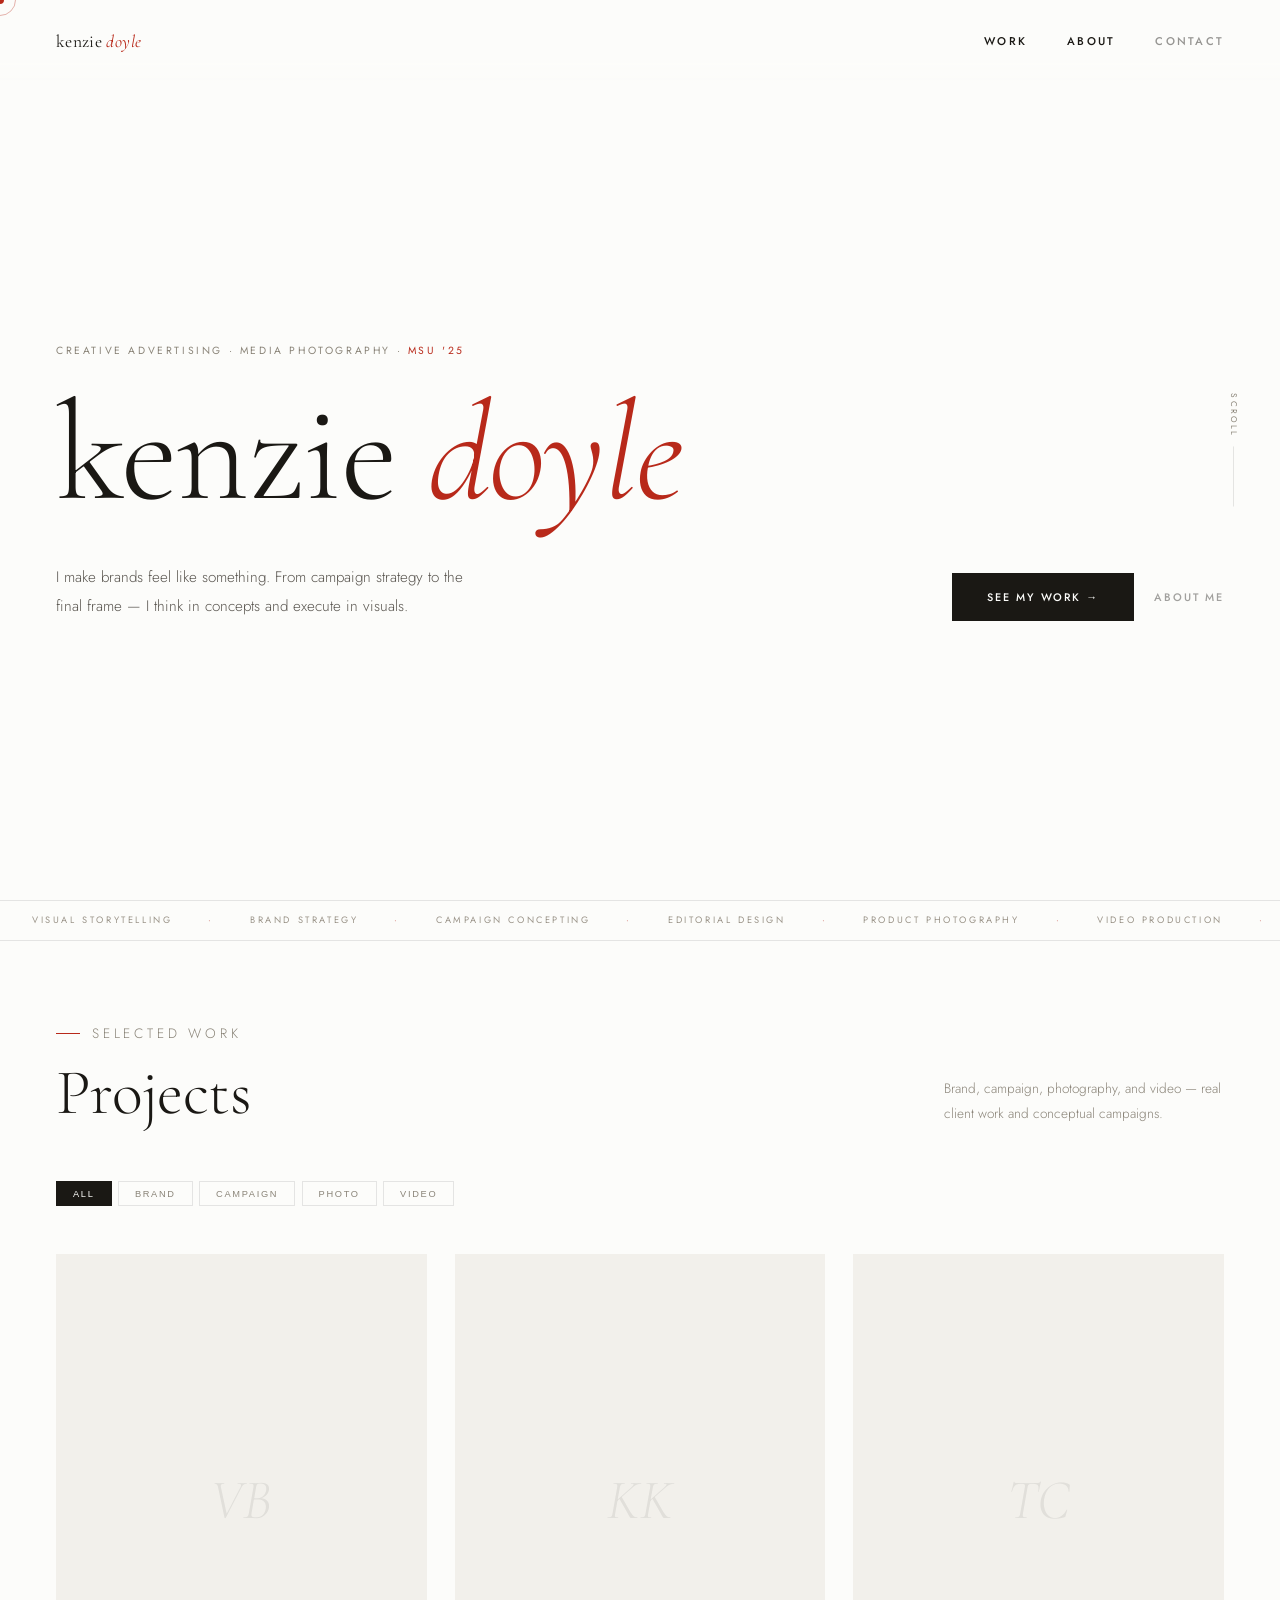
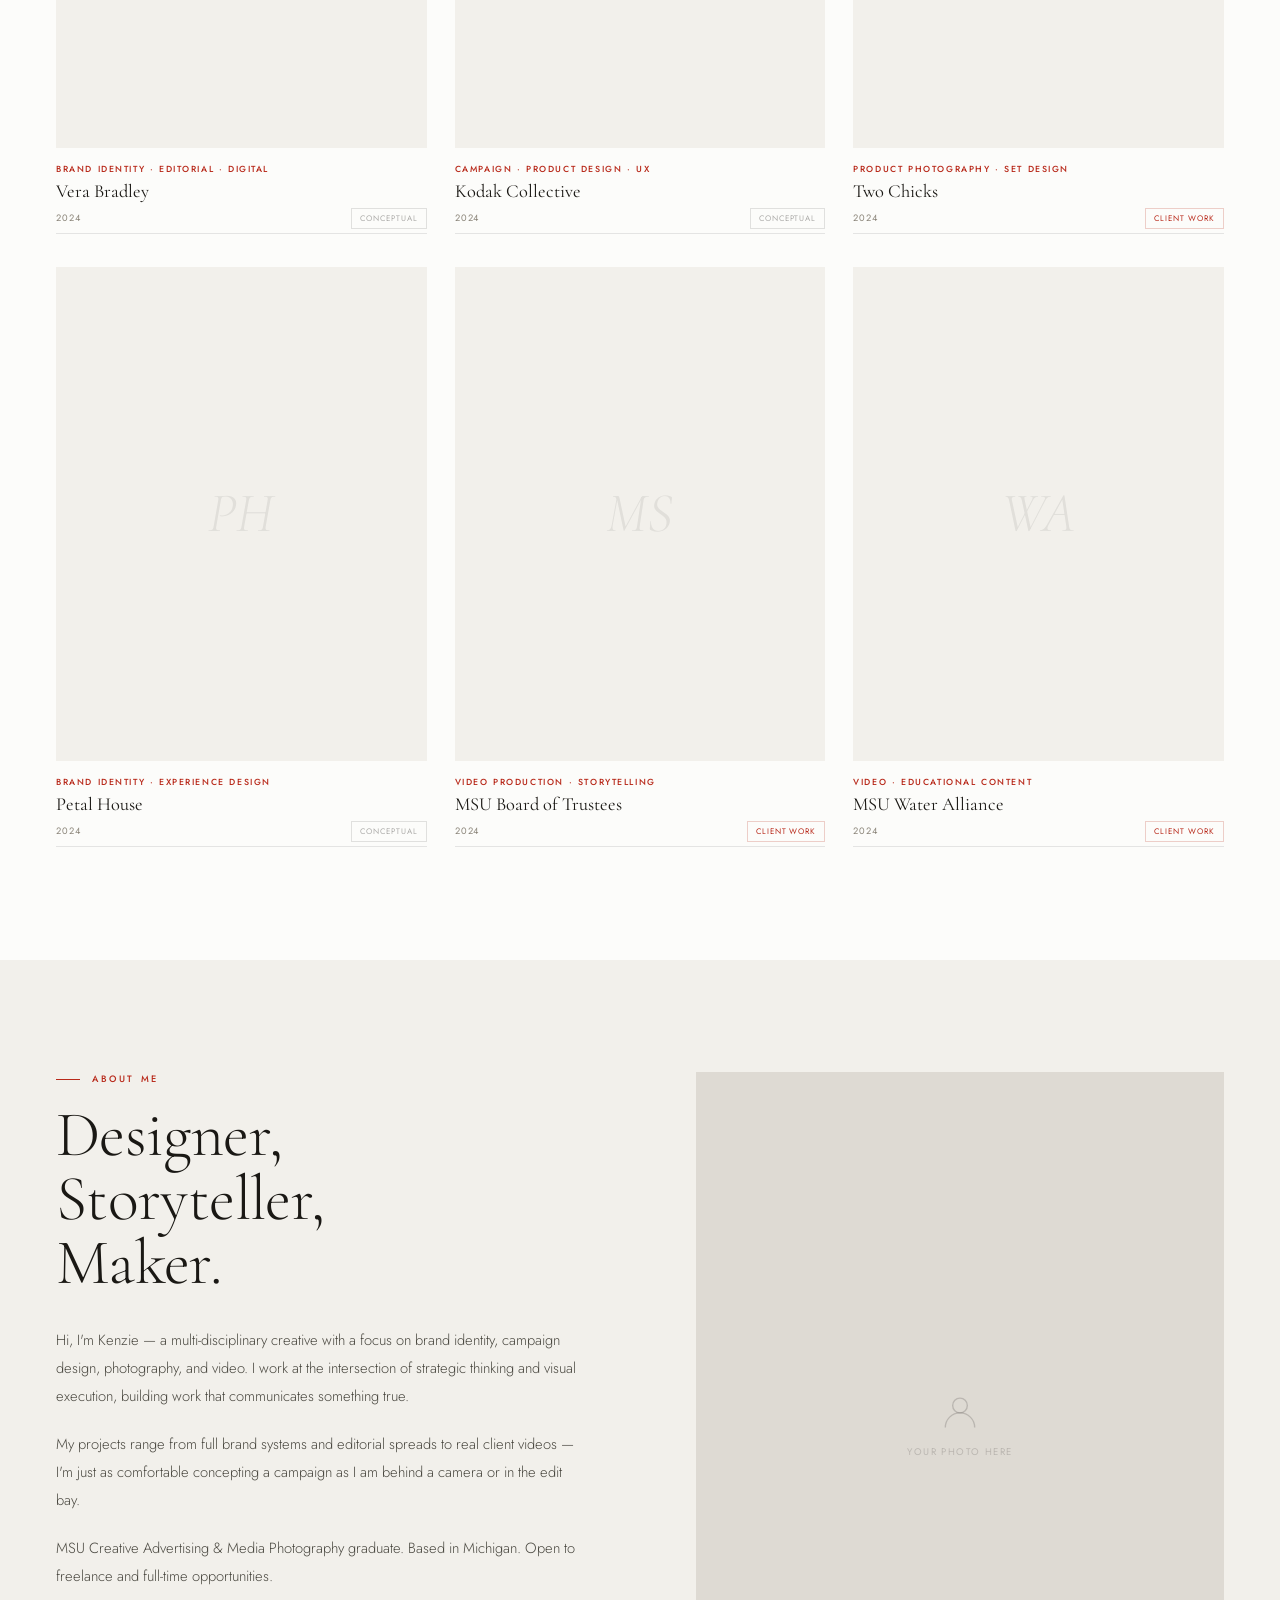
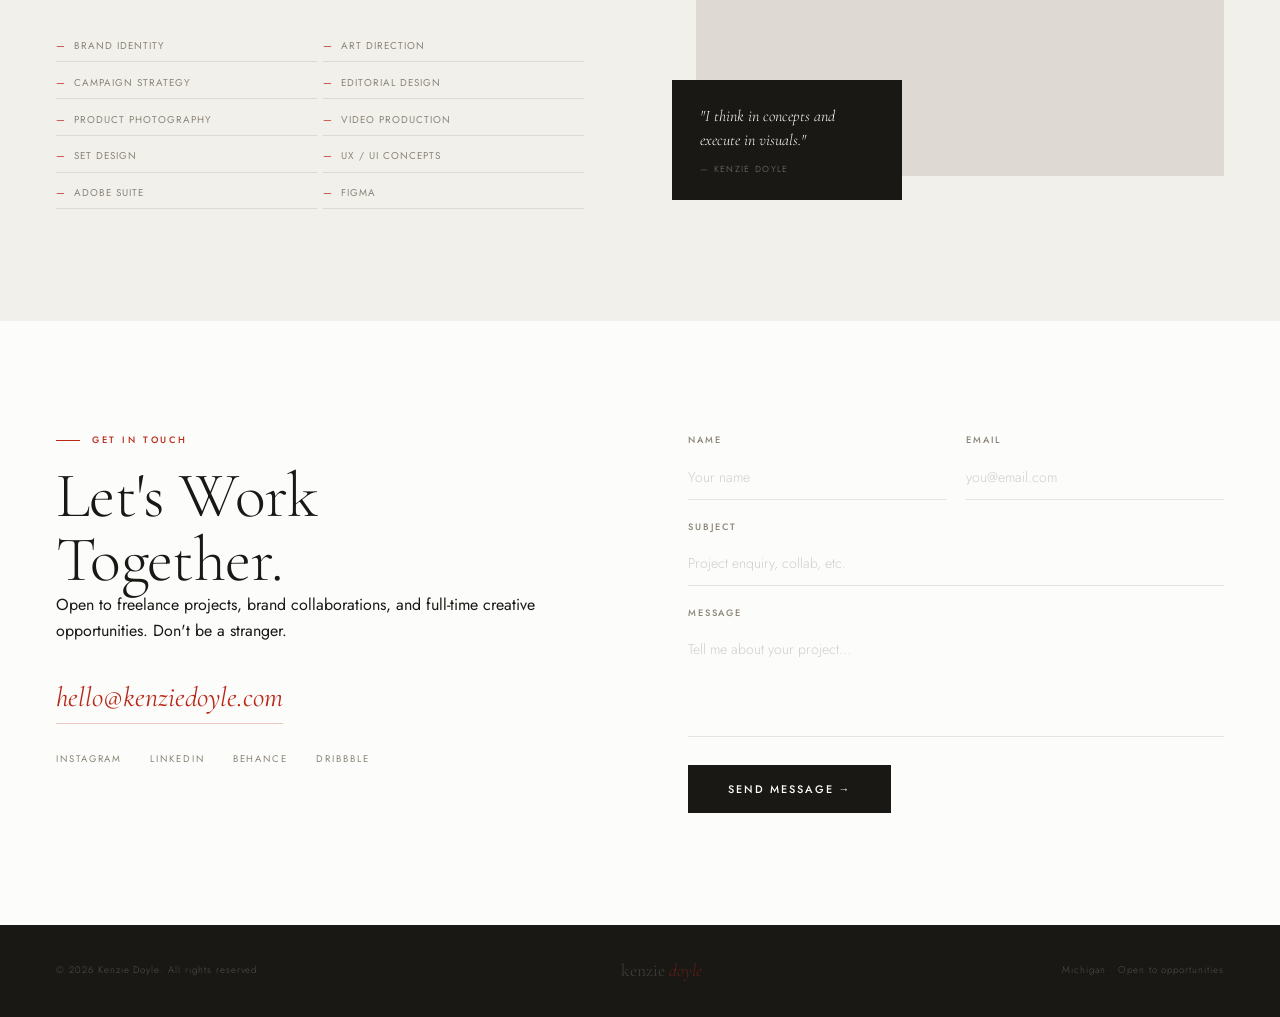
==== commit f1a92600: "third layout upload" ====
--- a/index.html
+++ b/index.html
@@ -6,25 +6,24 @@
 <title>Kenzie Doyle — Creative Advertising</title>
 <link rel="preconnect" href="https://fonts.googleapis.com">
 <link rel="preconnect" href="https://fonts.gstatic.com" crossorigin>
-<link href="https://fonts.googleapis.com/css2?family=Cormorant+Garamond:ital,wght@0,300;0,400;0,500;0,600;1,300;1,400;1,500&family=Jost:wght@300;400;500&display=swap" rel="stylesheet">
+<link href="https://fonts.googleapis.com/css2?family=Cormorant+Garamond:ital,wght@0,300;0,400;0,500;1,300;1,400;1,500&family=Jost:wght@300;400;500&display=swap" rel="stylesheet">
 <style>
 *, *::before, *::after { box-sizing: border-box; margin: 0; padding: 0; }
 
 :root {
-  --cream: #f0ece3;
-  --cream-dark: #e6e0d4;
+  --white: #FCFCFA;
+  --white-mid: #f2f0eb;
   --black: #1a1814;
   --red: #b8291a;
-  --red-light: #d4391f;
   --muted: #8a8478;
+  --border: rgba(26,24,20,.1);
   --serif: 'Cormorant Garamond', serif;
   --sans: 'Jost', sans-serif;
 }
 
 html { scroll-behavior: smooth; }
-
 body {
-  background: var(--cream);
+  background: var(--white);
   color: var(--black);
   font-family: var(--sans);
   font-size: 16px;
@@ -35,294 +34,195 @@
 
 /* CURSOR */
 .cur { position:fixed; width:8px; height:8px; background:var(--red); border-radius:50%; pointer-events:none; z-index:9999; transform:translate(-50%,-50%); transition:width .15s,height .15s; }
-.cur-r { position:fixed; width:32px; height:32px; border:1px solid var(--red); border-radius:50%; pointer-events:none; z-index:9998; transform:translate(-50%,-50%); opacity:.4; transition:width .2s,height .2s; }
+.cur-r { position:fixed; width:32px; height:32px; border:1px solid var(--red); border-radius:50%; pointer-events:none; z-index:9998; transform:translate(-50%,-50%); opacity:.35; transition:width .2s,height .2s; }
 body:has(a:hover) .cur, body:has(button:hover) .cur { width:16px; height:16px; }
-body:has(a:hover) .cur-r, body:has(button:hover) .cur-r { width:48px; height:48px; opacity:.6; }
+body:has(a:hover) .cur-r, body:has(button:hover) .cur-r { width:48px; height:48px; opacity:.55; }
 
 /* NAV */
 nav {
   position: fixed; top: 0; left: 0; right: 0; z-index: 100;
   display: flex; justify-content: space-between; align-items: center;
   padding: 1.75rem 3.5rem;
-  background: linear-gradient(to bottom, var(--cream) 60%, transparent);
-}
-.nav-logo {
-  font-family: var(--serif);
-  font-size: 1.1rem; font-weight: 400;
-  color: var(--black); text-decoration: none;
-  letter-spacing: .02em;
-}
-.nav-logo em { color: var(--red); font-style: italic; }
-.nav-links { display: flex; gap: 2.5rem; align-items: center; }
-.nav-links a {
-  font-size: .7rem; font-weight: 500; letter-spacing: .2em;
-  text-transform: uppercase; color: var(--black); text-decoration: none;
-  position: relative; opacity: .55; transition: opacity .2s, color .2s;
-}
-.nav-links a:hover { opacity: 1; }
-.nav-links a.active { opacity: 1; color: var(--red); }
+  background: linear-gradient(to bottom, var(--white) 70%, transparent);
+}
+.nav-logo { font-family:var(--serif); font-size:1.1rem; font-weight:400; color:var(--black); text-decoration:none; letter-spacing:.02em; }
+.nav-logo em { color:var(--red); font-style:italic; }
+.nav-links { display:flex; gap:2.5rem; align-items:center; }
+.nav-links a { font-size:.7rem; font-weight:500; letter-spacing:.2em; text-transform:uppercase; color:var(--black); text-decoration:none; opacity:.45; transition:opacity .2s,color .2s; }
+.nav-links a:hover { opacity:1; }
+.nav-links a.active { opacity:1; color:var(--red); }
 
 /* SCROLL INDICATOR */
-.scroll-bar {
-  position: fixed; right: 2.5rem; top: 50%; transform: translateY(-50%);
-  display: flex; flex-direction: column; align-items: center; gap: .6rem;
-  z-index: 50;
-  opacity: 0; animation: fadein .8s 1.8s forwards;
-}
-.scroll-bar span {
-  font-size: .55rem; letter-spacing: .25em; text-transform: uppercase;
-  color: var(--muted); writing-mode: vertical-rl;
-}
-.scroll-bar-line { width: 1px; height: 60px; background: rgba(26,24,20,.12); position: relative; overflow: hidden; }
-.scroll-bar-line::after { content: ''; position: absolute; top: -100%; left: 0; width: 100%; height: 100%; background: var(--red); animation: scrollbar 2.5s 2s infinite ease-in-out; }
-@keyframes scrollbar { 0%{top:-100%} 50%{top:0} 100%{top:100%} }
-
-/* HERO */
+.scroll-bar { position:fixed; right:2.5rem; top:50%; transform:translateY(-50%); display:flex; flex-direction:column; align-items:center; gap:.6rem; z-index:50; opacity:0; animation:fi .8s 1.8s forwards; }
+.scroll-bar span { font-size:.52rem; letter-spacing:.25em; text-transform:uppercase; color:var(--muted); writing-mode:vertical-rl; }
+.scroll-bar-line { width:1px; height:60px; background:var(--border); position:relative; overflow:hidden; }
+.scroll-bar-line::after { content:''; position:absolute; top:-100%; left:0; width:100%; height:100%; background:var(--red); animation:sb 2.5s 2s infinite ease-in-out; }
+@keyframes sb { 0%{top:-100%} 50%{top:0} 100%{top:100%} }
+
+/* HERO — full width, centered, no portrait */
 #hero {
   min-height: 100vh;
-  display: grid; grid-template-columns: 1fr 1fr;
+  display: flex;
+  flex-direction: column;
+  align-items: flex-start;
+  justify-content: center;
+  padding: 10rem 3.5rem 6rem;
   position: relative;
-}
-.hero-left {
-  display: flex; flex-direction: column; justify-content: center;
-  padding: 8rem 4rem 5rem 3.5rem;
-  position: relative; z-index: 2;
+  overflow: hidden;
 }
 .hero-eyebrow {
-  font-size: .65rem; font-weight: 400; letter-spacing: .22em;
-  text-transform: uppercase; color: var(--muted);
-  margin-bottom: 2.5rem;
-  opacity: 0; animation: fadein .8s .3s forwards;
-}
-.hero-eyebrow span { color: var(--red); }
+  font-size:.65rem; font-weight:400; letter-spacing:.25em; text-transform:uppercase; color:var(--muted);
+  margin-bottom:2rem;
+  opacity:0; animation:fi .8s .3s forwards;
+}
+.hero-eyebrow span { color:var(--red); }
 .hero-name {
-  font-family: var(--serif);
-  font-size: clamp(5rem, 9vw, 8.5rem);
-  font-weight: 300;
-  line-height: .92;
-  letter-spacing: -.01em;
-  opacity: 0; animation: fadein .9s .5s forwards;
-}
-.hero-name .italic { font-style: italic; color: var(--red); display: block; }
-.hero-desc {
-  font-size: clamp(.85rem, 1.4vw, 1rem);
-  font-weight: 300;
-  color: #5a5650;
-  margin-top: 2.5rem;
-  max-width: 380px;
-  line-height: 1.85;
-  opacity: 0; animation: fadein .8s .8s forwards;
-}
-.hero-btns {
-  margin-top: 3rem; display: flex; gap: 1.25rem; align-items: center;
-  opacity: 0; animation: fadein .8s 1s forwards;
-}
-.btn-dark {
-  background: var(--black); color: var(--cream);
-  font-size: .7rem; font-weight: 500; letter-spacing: .18em;
-  text-transform: uppercase; text-decoration: none;
-  padding: 1rem 2.2rem; display: inline-flex; align-items: center; gap: .75rem;
-  transition: background .25s;
-}
-.btn-dark:hover { background: var(--red); }
-.btn-ghost {
-  font-size: .7rem; font-weight: 500; letter-spacing: .18em;
-  text-transform: uppercase; color: var(--black); text-decoration: none;
-  opacity: .5; transition: opacity .2s;
-}
-.btn-ghost:hover { opacity: 1; }
-
-.hero-right {
-  position: relative; overflow: hidden;
-  background: var(--cream-dark);
-  display: flex; align-items: flex-end; justify-content: flex-start;
-  padding: 3rem;
-}
-.hero-right::before {
-  content: '';
-  position: absolute; inset: 0;
-  background: linear-gradient(135deg, var(--cream-dark) 0%, #d9d2c4 100%);
-}
-.hero-img {
-  position: absolute; inset: 0;
-  width: 100%; height: 100%; object-fit: cover;
-  display: block;
-}
-.hero-img-ph {
-  position: absolute; inset: 0;
-  display: flex; flex-direction: column; align-items: center; justify-content: center;
-  gap: .75rem; color: rgba(26,24,20,.2);
-}
-.hero-img-ph svg { width: 48px; height: 48px; }
-.hero-img-ph span { font-size: .65rem; letter-spacing: .18em; text-transform: uppercase; font-family: var(--sans); }
-.hero-caption {
-  position: relative; z-index: 2;
-  font-family: var(--serif); font-style: italic;
-  font-size: 1rem; color: rgba(26,24,20,.45);
-  border-left: 1px solid rgba(26,24,20,.2);
-  padding-left: 1rem;
-  line-height: 1.5;
-}
-
-.hero-number {
-  position: absolute; bottom: 3rem; left: 3.5rem;
-  font-family: var(--serif); font-size: 8rem; font-weight: 300;
-  color: rgba(26,24,20,.04); line-height: 1;
-  pointer-events: none; user-select: none;
-  opacity: 0; animation: fadein 1s 1.2s forwards;
-}
-
-/* MARQUEE */
+  font-family:var(--serif); font-size:clamp(5.5rem,11vw,10.5rem); font-weight:300; line-height:.88; letter-spacing:-.01em;
+  opacity:0; animation:fi .9s .5s forwards;
+}
+.hero-name .italic { font-style:italic; color:var(--red); }
+.hero-bottom {
+  display:flex; align-items:flex-end; justify-content:space-between;
+  width:100%; margin-top:3rem; flex-wrap:wrap; gap:2rem;
+  opacity:0; animation:fi .8s .8s forwards;
+}
+.hero-desc { font-size:clamp(.85rem,1.3vw,.95rem); font-weight:300; color:#5a5650; max-width:420px; line-height:1.9; }
+.hero-btns { display:flex; gap:1.25rem; align-items:center; flex-shrink:0; }
+.btn-dark { background:var(--black); color:var(--white); font-size:.68rem; font-weight:500; letter-spacing:.18em; text-transform:uppercase; text-decoration:none; padding:.95rem 2.2rem; display:inline-flex; align-items:center; gap:.75rem; transition:background .25s; }
+.btn-dark:hover { background:var(--red); }
+.btn-ghost { font-size:.68rem; font-weight:500; letter-spacing:.18em; text-transform:uppercase; color:var(--black); text-decoration:none; opacity:.4; transition:opacity .2s; }
+.btn-ghost:hover { opacity:1; }
+
+/* MARQUEE — light outlined style */
 .marquee-wrap {
-  background: var(--black); overflow: hidden;
-  padding: .85rem 0; border-top: none;
+  border-top: 1px solid var(--border);
+  border-bottom: 1px solid var(--border);
+  overflow: hidden;
+  padding: .75rem 0;
+  background: transparent;
 }
 .marquee-track {
-  display: flex; gap: 0; white-space: nowrap;
-  animation: marquee 20s linear infinite;
+  display: flex; white-space: nowrap;
+  animation: mq 28s linear infinite;
 }
 .marquee-track span {
-  font-size: .6rem; font-weight: 400; letter-spacing: .25em;
-  text-transform: uppercase; color: rgba(240,236,227,.35);
-  padding: 0 2.5rem;
-}
-.marquee-track .dot { color: var(--red); opacity: 1; padding: 0; }
-@keyframes marquee { from { transform: translateX(0); } to { transform: translateX(-50%); } }
+  font-size: .58rem; font-weight: 400; letter-spacing: .28em;
+  text-transform: uppercase; color: #9a9388;
+  padding: 0 2rem;
+}
+.marquee-track .dot { color: var(--red); padding: 0 .25rem; opacity: .6; }
+@keyframes mq { from{transform:translateX(0)} to{transform:translateX(-50%)} }
 
 /* SHARED */
 section { padding: 7rem 3.5rem; }
-.s-label {
-  font-size: .6rem; font-weight: 500; letter-spacing: .28em;
-  text-transform: uppercase; color: var(--red);
-  margin-bottom: 1rem;
-}
-h2.s-title {
-  font-family: var(--serif); font-weight: 300;
-  font-size: clamp(2.5rem, 5vw, 4.5rem);
-  line-height: 1; letter-spacing: -.01em;
-}
+.s-label { font-size:.58rem; font-weight:500; letter-spacing:.28em; text-transform:uppercase; color:var(--red); display:flex; align-items:center; gap:.75rem; margin-bottom:1rem; }
+.s-label::before { content:''; width:24px; height:1px; background:var(--red); }
+h2.s-title { font-family:var(--serif); font-weight:300; font-size:clamp(2.5rem,5vw,4.5rem); line-height:1; letter-spacing:-.01em; }
 
 /* WORK */
-#work { background: var(--cream); padding-top: 6rem; }
-.work-intro { display: flex; justify-content: space-between; align-items: flex-end; margin-bottom: 4rem; flex-wrap: wrap; gap: 2rem; }
-.work-intro p { font-size: .875rem; font-weight: 300; color: var(--muted); max-width: 260px; line-height: 1.8; }
-
-.filters { display: flex; gap: .5rem; margin-bottom: 3.5rem; flex-wrap: wrap; }
-.fbtn {
-  font-size: .6rem; font-weight: 500; letter-spacing: .18em; text-transform: uppercase;
-  border: 1px solid rgba(26,24,20,.18); background: transparent;
-  color: var(--muted); padding: .4rem 1rem; cursor: none; transition: all .2s;
-}
-.fbtn:hover, .fbtn.active { background: var(--black); color: var(--cream); border-color: var(--black); }
-
-/* Project grid — editorial asymmetric layout */
-.work-grid { display: grid; grid-template-columns: repeat(12,1fr); gap: 12px; }
-.wi { position: relative; overflow: hidden; cursor: none; background: var(--cream-dark); }
-.wi:nth-child(1) { grid-column: span 7; }
-.wi:nth-child(2) { grid-column: span 5; }
-.wi:nth-child(3) { grid-column: span 5; }
-.wi:nth-child(4) { grid-column: span 7; }
-.wi:nth-child(5) { grid-column: span 4; }
-.wi:nth-child(6) { grid-column: span 4; }
-.wi:nth-child(7) { grid-column: span 4; }
-
-.wthumb { overflow: hidden; position: relative; aspect-ratio: 4/3; background: var(--cream-dark); }
-.wi:nth-child(1) .wthumb, .wi:nth-child(4) .wthumb { aspect-ratio: 16/9; }
-.wi:nth-child(2) .wthumb, .wi:nth-child(5) .wthumb { aspect-ratio: 3/4; }
+#work { background:var(--white); padding-top:5rem; }
+.work-intro { display:flex; justify-content:space-between; align-items:flex-end; margin-bottom:3.5rem; flex-wrap:wrap; gap:2rem; }
+.work-intro p { font-size:.85rem; font-weight:300; color:var(--muted); max-width:280px; line-height:1.8; }
+
+.filters { display:flex; gap:.4rem; margin-bottom:3rem; flex-wrap:wrap; }
+.fbtn { font-size:.58rem; font-weight:500; letter-spacing:.18em; text-transform:uppercase; border:1px solid var(--border); background:transparent; color:var(--muted); padding:.4rem 1rem; cursor:none; transition:all .2s; }
+.fbtn:hover,.fbtn.active { background:var(--black); color:var(--white); border-color:var(--black); }
+
+/* Symmetric 3-column grid */
+.work-grid {
+  display: grid;
+  grid-template-columns: repeat(3, 1fr);
+  gap: 2rem 1.75rem;
+}
+.wi { position:relative; overflow:hidden; cursor:none; }
+
+.wthumb { overflow:hidden; position:relative; aspect-ratio:3/4; background:var(--white-mid); }
 .wthumb img { width:100%; height:100%; object-fit:cover; transition:transform .7s ease; display:block; }
-.wi:hover .wthumb img { transform: scale(1.04); }
-.wph { width:100%; height:100%; display:flex; align-items:center; justify-content:center; font-family:var(--serif); font-style:italic; font-size:4rem; font-weight:300; color:rgba(26,24,20,.1); transition:color .3s; }
-.wi:hover .wph { color:rgba(26,24,20,.18); }
-
-.woverlay { position:absolute; inset:0; background:linear-gradient(to top,rgba(26,24,20,.85),transparent 55%); padding:1.25rem; display:flex; flex-direction:column; justify-content:flex-end; opacity:0; transition:opacity .35s; }
+.wi:hover .wthumb img { transform:scale(1.04); }
+.wph { width:100%; height:100%; display:flex; align-items:center; justify-content:center; font-family:var(--serif); font-style:italic; font-size:3.5rem; font-weight:300; color:rgba(26,24,20,.08); transition:color .3s; }
+.wi:hover .wph { color:rgba(26,24,20,.14); }
+
+.woverlay { position:absolute; inset:0; background:linear-gradient(to top,rgba(26,24,20,.8),transparent 60%); padding:1.5rem; display:flex; flex-direction:column; justify-content:flex-end; opacity:0; transition:opacity .35s; }
 .wi:hover .woverlay { opacity:1; }
-.warrow { font-size:1rem; color:var(--cream); align-self:flex-end; letter-spacing:.1em; font-family:var(--sans); font-size:.65rem; text-transform:uppercase; font-weight:500; }
-
-.winfo { padding:.875rem .125rem .5rem; }
-.wcat { font-size:.58rem; letter-spacing:.2em; text-transform:uppercase; color:var(--red); font-weight:500; }
-.wtitle { font-family:var(--serif); font-size:1.15rem; font-weight:400; margin-top:.2rem; color:var(--black); }
-.wbadge { display:inline-block; font-size:.52rem; letter-spacing:.12em; text-transform:uppercase; padding:.2rem .55rem; margin-top:.35rem; border:1px solid; }
-.wbadge.concept { color:rgba(26,24,20,.4); border-color:rgba(26,24,20,.15); }
-.wbadge.client { color:var(--red); border-color:rgba(184,41,26,.25); background:rgba(184,41,26,.04); }
+.warrow { font-size:.6rem; color:rgba(252,252,250,.75); align-self:flex-end; letter-spacing:.15em; font-family:var(--sans); text-transform:uppercase; font-weight:500; }
+
+.winfo { padding:.875rem 0 .25rem; border-bottom:1px solid var(--border); margin-bottom:.1rem; }
+.wcat { font-size:.55rem; letter-spacing:.18em; text-transform:uppercase; color:var(--red); font-weight:500; }
+.wtitle { font-family:var(--serif); font-size:1.15rem; font-weight:400; margin-top:.2rem; color:var(--black); line-height:1.2; }
+.wmeta { display:flex; align-items:center; justify-content:space-between; margin-top:.4rem; }
+.wyear { font-size:.58rem; letter-spacing:.1em; color:var(--muted); }
+.wbadge { display:inline-block; font-size:.5rem; letter-spacing:.12em; text-transform:uppercase; padding:.18rem .5rem; border:1px solid; }
+.wbadge.concept { color:rgba(26,24,20,.35); border-color:rgba(26,24,20,.12); }
+.wbadge.client { color:var(--red); border-color:rgba(184,41,26,.22); }
 
 /* MODAL */
-.modal-bg { position:fixed; inset:0; background:rgba(26,24,20,.88); z-index:500; display:flex; align-items:center; justify-content:center; padding:2rem; opacity:0; pointer-events:none; transition:opacity .3s; }
+.modal-bg { position:fixed; inset:0; background:rgba(26,24,20,.85); z-index:500; display:flex; align-items:center; justify-content:center; padding:2rem; opacity:0; pointer-events:none; transition:opacity .3s; }
 .modal-bg.open { opacity:1; pointer-events:all; }
-.modal { background:var(--cream); max-width:760px; width:100%; max-height:90vh; overflow-y:auto; position:relative; padding:3rem; }
-.modal-close { position:absolute; top:1.5rem; right:1.5rem; background:none; border:none; color:var(--muted); font-size:1.25rem; cursor:none; transition:color .2s; font-family:var(--sans); }
+.modal { background:var(--white); max-width:760px; width:100%; max-height:90vh; overflow-y:auto; position:relative; padding:3rem; }
+.modal-close { position:absolute; top:1.5rem; right:1.5rem; background:none; border:none; color:var(--muted); font-size:1.25rem; cursor:none; transition:color .2s; }
 .modal-close:hover { color:var(--black); }
-.modal-img { width:100%; background:var(--cream-dark); aspect-ratio:16/9; display:flex; align-items:center; justify-content:center; margin-bottom:2rem; overflow:hidden; }
+.modal-img { width:100%; background:var(--white-mid); aspect-ratio:16/9; display:flex; align-items:center; justify-content:center; margin-bottom:2rem; overflow:hidden; }
 .modal-img img { width:100%; height:100%; object-fit:cover; }
-.modal-img-ph { font-family:var(--serif); font-style:italic; font-size:5rem; font-weight:300; color:rgba(26,24,20,.1); }
-.modal-cat { font-size:.58rem; letter-spacing:.2em; text-transform:uppercase; color:var(--red); font-weight:500; }
+.modal-img-ph { font-family:var(--serif); font-style:italic; font-size:5rem; font-weight:300; color:rgba(26,24,20,.08); }
+.modal-cat { font-size:.55rem; letter-spacing:.2em; text-transform:uppercase; color:var(--red); font-weight:500; }
 .modal-title { font-family:var(--serif); font-size:2.75rem; font-weight:300; line-height:1; margin-top:.4rem; }
-.modal-type { font-size:.62rem; letter-spacing:.15em; text-transform:uppercase; color:var(--muted); margin-top:.5rem; }
-.modal-div { width:36px; height:1px; background:rgba(26,24,20,.15); margin:1.75rem 0; }
+.modal-type { font-size:.6rem; letter-spacing:.15em; text-transform:uppercase; color:var(--muted); margin-top:.5rem; }
+.modal-div { width:36px; height:1px; background:var(--border); margin:1.75rem 0; }
 .modal-body p { font-size:.9rem; font-weight:300; color:#4a4840; line-height:1.9; }
 .modal-body p+p { margin-top:1rem; }
 .modal-skills { display:flex; flex-wrap:wrap; gap:.4rem; margin-top:1.75rem; }
-.modal-skill { font-size:.58rem; letter-spacing:.12em; text-transform:uppercase; border:1px solid rgba(26,24,20,.15); padding:.3rem .7rem; color:var(--muted); }
+.modal-skill { font-size:.56rem; letter-spacing:.12em; text-transform:uppercase; border:1px solid var(--border); padding:.28rem .65rem; color:var(--muted); }
 
 /* ABOUT */
-#about { background: var(--cream-dark); }
+#about { background:var(--white-mid); }
 .about-grid { display:grid; grid-template-columns:1fr 1fr; gap:7rem; align-items:start; }
-#about .s-label { }
-#about h2.s-title { }
-.about-body { font-size:.95rem; font-weight:300; line-height:1.9; color:#4a4840; margin-top:2rem; }
+.about-body { font-size:.92rem; font-weight:300; line-height:1.9; color:#4a4840; margin-top:2rem; }
 .about-body p+p { margin-top:1.25rem; }
 .skills-list { display:grid; grid-template-columns:1fr 1fr; gap:.35rem; margin-top:2.5rem; }
-.sk { font-size:.65rem; font-weight:400; letter-spacing:.1em; text-transform:uppercase; color:var(--muted); padding:.45rem 0; border-bottom:1px solid rgba(26,24,20,.08); display:flex; align-items:center; gap:.5rem; }
-.sk::before { content:'—'; color:var(--red); font-size:.7rem; }
+.sk { font-size:.62rem; font-weight:400; letter-spacing:.1em; text-transform:uppercase; color:var(--muted); padding:.45rem 0; border-bottom:1px solid var(--border); display:flex; align-items:center; gap:.5rem; }
+.sk::before { content:'—'; color:var(--red); }
 .about-right { position:relative; }
-.about-photo { width:100%; aspect-ratio:3/4; background:#d5cfc4; overflow:hidden; display:flex; align-items:center; justify-content:center; }
+.about-photo { width:100%; aspect-ratio:3/4; background:#dedad3; overflow:hidden; display:flex; align-items:center; justify-content:center; }
 .about-photo img { width:100%; height:100%; object-fit:cover; }
-.about-photo-ph { display:flex; flex-direction:column; align-items:center; gap:.75rem; color:rgba(26,24,20,.2); font-size:.62rem; letter-spacing:.15em; text-transform:uppercase; font-family:var(--sans); }
+.about-photo-ph { display:flex; flex-direction:column; align-items:center; gap:.75rem; color:rgba(26,24,20,.18); font-size:.6rem; letter-spacing:.15em; text-transform:uppercase; }
 .about-photo-ph svg { width:44px; height:44px; }
-.about-quote {
-  position: absolute; bottom: -2rem; left: -2rem;
-  background: var(--black); padding: 1.75rem 2rem;
-  max-width: 240px;
-}
-.about-quote p { font-family:var(--serif); font-style:italic; font-size:1.1rem; font-weight:300; color:var(--cream); line-height:1.5; }
-.about-quote cite { display:block; font-size:.58rem; letter-spacing:.15em; text-transform:uppercase; color:rgba(240,236,227,.35); margin-top:.75rem; font-style:normal; }
-
-/* WORK DETAIL / CASE STUDIES HINT */
-.work-cta { margin-top:3.5rem; display:flex; align-items:center; gap:1.5rem; }
+.about-quote { position:absolute; bottom:-1.5rem; left:-1.5rem; background:var(--black); padding:1.5rem 1.75rem; max-width:230px; }
+.about-quote p { font-family:var(--serif); font-style:italic; font-size:1rem; font-weight:300; color:var(--white); line-height:1.5; }
+.about-quote cite { display:block; font-size:.55rem; letter-spacing:.15em; text-transform:uppercase; color:rgba(252,252,250,.3); margin-top:.65rem; font-style:normal; }
 
 /* CONTACT */
-#contact { background: var(--cream); }
+#contact { background:var(--white); }
 .contact-grid { display:grid; grid-template-columns:1fr 1fr; gap:6rem; align-items:start; }
 .contact-left h2 { margin-bottom:1.5rem; }
-.contact-left p { font-size:.9rem; font-weight:300; color:var(--muted); line-height:1.85; max-width:340px; }
-.c-email { display:inline-block; font-family:var(--serif); font-style:italic; font-size:clamp(1.2rem,2.5vw,2rem); color:var(--red); margin-top:2rem; text-decoration:none; border-bottom:1px solid rgba(184,41,26,.3); padding-bottom:.25rem; transition:color .2s,border-color .2s; }
-.c-email:hover { color:var(--black); border-color:rgba(26,24,20,.3); }
-.c-socials { display:flex; gap:1.75rem; margin-top:2rem; flex-wrap:wrap; }
+.contact-left p { font-size:.88rem; font-weight:300; color:var(--muted); line-height:1.85; max-width:340px; }
+.c-email { display:inline-block; font-family:var(--serif); font-style:italic; font-size:clamp(1.1rem,2.2vw,1.75rem); color:var(--red); margin-top:2rem; text-decoration:none; border-bottom:1px solid rgba(184,41,26,.25); padding-bottom:.2rem; transition:color .2s,border-color .2s; }
+.c-email:hover { color:var(--black); border-color:rgba(26,24,20,.25); }
+.c-socials { display:flex; gap:1.75rem; margin-top:1.75rem; flex-wrap:wrap; }
 .c-social { font-size:.6rem; letter-spacing:.2em; text-transform:uppercase; color:var(--muted); text-decoration:none; transition:color .2s; }
 .c-social:hover { color:var(--red); }
-
 form { display:flex; flex-direction:column; gap:1.25rem; }
 .fg { display:flex; flex-direction:column; gap:.4rem; }
-label { font-size:.6rem; letter-spacing:.2em; text-transform:uppercase; color:var(--muted); font-weight:500; }
-input, textarea { background:transparent; border:none; border-bottom:1px solid rgba(26,24,20,.15); color:var(--black); font-family:var(--sans); font-size:.9rem; font-weight:300; padding:.75rem 0; outline:none; transition:border-color .2s; resize:none; }
-input:focus, textarea:focus { border-color:var(--red); }
-input::placeholder, textarea::placeholder { color:rgba(26,24,20,.25); }
+label { font-size:.58rem; letter-spacing:.2em; text-transform:uppercase; color:var(--muted); font-weight:500; }
+input,textarea { background:transparent; border:none; border-bottom:1px solid var(--border); color:var(--black); font-family:var(--sans); font-size:.88rem; font-weight:300; padding:.75rem 0; outline:none; transition:border-color .2s; resize:none; }
+input:focus,textarea:focus { border-color:var(--red); }
+input::placeholder,textarea::placeholder { color:rgba(26,24,20,.2); }
 textarea { min-height:110px; }
 .f-row { display:grid; grid-template-columns:1fr 1fr; gap:1.25rem; }
-.sub-btn { align-self:flex-start; background:var(--black); color:var(--cream); border:none; cursor:none; font-family:var(--sans); font-size:.68rem; font-weight:500; letter-spacing:.18em; text-transform:uppercase; padding:1rem 2.5rem; transition:background .2s; margin-top:.5rem; }
+.sub-btn { align-self:flex-start; background:var(--black); color:var(--white); border:none; cursor:none; font-family:var(--sans); font-size:.68rem; font-weight:500; letter-spacing:.18em; text-transform:uppercase; padding:1rem 2.5rem; transition:background .2s; margin-top:.5rem; }
 .sub-btn:hover { background:var(--red); }
 #fs { display:none; font-size:.78rem; color:var(--red); margin-top:.75rem; letter-spacing:.05em; font-style:italic; font-family:var(--serif); }
 
 /* FOOTER */
 footer { background:var(--black); padding:2rem 3.5rem; display:flex; justify-content:space-between; align-items:center; flex-wrap:wrap; gap:1rem; }
-footer p { font-size:.62rem; letter-spacing:.1em; color:rgba(240,236,227,.3); font-weight:300; }
-.f-logo { font-family:var(--serif); font-size:1.2rem; font-weight:300; color:rgba(240,236,227,.2); }
-.f-logo em { font-style:italic; color:rgba(184,41,26,.5); }
+footer p { font-size:.6rem; letter-spacing:.1em; color:rgba(252,252,250,.25); font-weight:300; }
+.f-logo { font-family:var(--serif); font-size:1.1rem; font-weight:300; color:rgba(252,252,250,.18); }
+.f-logo em { font-style:italic; color:rgba(184,41,26,.45); }
 
 /* REVEAL */
-.rv { opacity:0; transform:translateY(24px); transition:opacity .8s ease,transform .8s ease; }
+.rv { opacity:0; transform:translateY(22px); transition:opacity .8s ease,transform .8s ease; }
 .rv.on { opacity:1; transform:translateY(0); }
 
-@keyframes fadein { from{opacity:0;}to{opacity:1;} }
+@keyframes fi { from{opacity:0;}to{opacity:1;} }
 
 /* MOBILE */
 @media(max-width:900px){
@@ -330,10 +230,9 @@
   .nav-links{gap:1.5rem;}
   .scroll-bar{display:none;}
   section{padding:5rem 1.5rem;}
-  #hero{grid-template-columns:1fr;}
-  .hero-left{padding:7rem 1.5rem 3rem;}
-  .hero-right{min-height:55vw;}
-  .work-grid .wi{grid-column:span 12 !important;}
+  #hero{padding:8rem 1.5rem 4rem;}
+  .hero-bottom{flex-direction:column;align-items:flex-start;}
+  .work-grid{grid-template-columns:1fr;}
   .about-grid,.contact-grid{grid-template-columns:1fr;gap:3rem;}
   .about-right{display:none;}
   .f-row{grid-template-columns:1fr;}
@@ -362,46 +261,40 @@
 
 <!-- HERO -->
 <section id="hero">
-  <div class="hero-left">
-    <p class="hero-eyebrow">Creative Advertising · Media Photography · <span>MSU '25</span></p>
-    <h1 class="hero-name">
-      kenzie
-      <em class="italic">doyle</em>
-    </h1>
+  <p class="hero-eyebrow">Creative Advertising · Media Photography · <span>MSU '25</span></p>
+  <h1 class="hero-name">kenzie <em class="italic">doyle</em></h1>
+  <div class="hero-bottom">
     <p class="hero-desc">I make brands feel like something. From campaign strategy to the final frame — I think in concepts and execute in visuals.</p>
     <div class="hero-btns">
       <a href="#work" class="btn-dark">See My Work →</a>
       <a href="#about" class="btn-ghost">About Me</a>
     </div>
   </div>
-  <div class="hero-right">
-    <!-- SWAP: replace the div below with <img class="hero-img" src="images/hero-photo.jpg" alt="Kenzie Doyle"> -->
-    <div class="hero-img-ph">
-      <svg viewBox="0 0 48 48" fill="none" stroke="currentColor" stroke-width="1.5"><circle cx="24" cy="18" r="8"/><path d="M8 42c0-8.837 7.163-16 16-16s16 7.163 16 16"/></svg>
-      <span>Your photo here</span>
-    </div>
-    <div class="hero-caption">Brand · Campaign · Photo · Video</div>
-  </div>
-  <div class="hero-number" aria-hidden="true">KD</div>
 </section>
 
-<!-- MARQUEE -->
+<!-- MARQUEE — light outlined -->
 <div class="marquee-wrap">
   <div class="marquee-track">
-    <span>Brand Identity</span><span class="dot">·</span>
-    <span>Campaign Strategy</span><span class="dot">·</span>
-    <span>Art Direction</span><span class="dot">·</span>
+    <span>Visual Storytelling</span><span class="dot">·</span>
+    <span>Brand Strategy</span><span class="dot">·</span>
+    <span>Campaign Concepting</span><span class="dot">·</span>
+    <span>Editorial Design</span><span class="dot">·</span>
     <span>Product Photography</span><span class="dot">·</span>
     <span>Video Production</span><span class="dot">·</span>
-    <span>Editorial Design</span><span class="dot">·</span>
+    <span>Art Direction</span><span class="dot">·</span>
+    <span>Digital Design</span><span class="dot">·</span>
     <span>Creative Direction</span><span class="dot">·</span>
     <span>Brand Identity</span><span class="dot">·</span>
-    <span>Campaign Strategy</span><span class="dot">·</span>
-    <span>Art Direction</span><span class="dot">·</span>
+    <span>Visual Storytelling</span><span class="dot">·</span>
+    <span>Brand Strategy</span><span class="dot">·</span>
+    <span>Campaign Concepting</span><span class="dot">·</span>
+    <span>Editorial Design</span><span class="dot">·</span>
     <span>Product Photography</span><span class="dot">·</span>
     <span>Video Production</span><span class="dot">·</span>
-    <span>Editorial Design</span><span class="dot">·</span>
+    <span>Art Direction</span><span class="dot">·</span>
+    <span>Digital Design</span><span class="dot">·</span>
     <span>Creative Direction</span><span class="dot">·</span>
+    <span>Brand Identity</span><span class="dot">·</span>
   </div>
 </div>
 
@@ -424,6 +317,7 @@
   </div>
 
   <div class="work-grid">
+
     <div class="wi rv" data-category="brand" data-project="vera">
       <div class="wthumb">
         <!-- SWAP: <img src="images/vera-bradley.jpg" alt="Vera Bradley Brand Refresh"> -->
@@ -432,8 +326,11 @@
       </div>
       <div class="winfo">
         <p class="wcat">Brand Identity · Editorial · Digital</p>
-        <p class="wtitle">Vera Bradley — Brand Refresh</p>
-        <span class="wbadge concept">Conceptual</span>
+        <p class="wtitle">Vera Bradley</p>
+        <div class="wmeta">
+          <span class="wyear">2024</span>
+          <span class="wbadge concept">Conceptual</span>
+        </div>
       </div>
     </div>
 
@@ -445,8 +342,27 @@
       </div>
       <div class="winfo">
         <p class="wcat">Campaign · Product Design · UX</p>
-        <p class="wtitle">Kodak Collective — Campaign + App</p>
-        <span class="wbadge concept">Conceptual</span>
+        <p class="wtitle">Kodak Collective</p>
+        <div class="wmeta">
+          <span class="wyear">2024</span>
+          <span class="wbadge concept">Conceptual</span>
+        </div>
+      </div>
+    </div>
+
+    <div class="wi rv" data-category="photo" data-project="twochicks">
+      <div class="wthumb">
+        <!-- SWAP: <img src="images/two-chicks.jpg" alt="Two Chicks Product Photography"> -->
+        <div class="wph">TC</div>
+        <div class="woverlay"><span class="warrow">View Project ↗</span></div>
+      </div>
+      <div class="winfo">
+        <p class="wcat">Product Photography · Set Design</p>
+        <p class="wtitle">Two Chicks</p>
+        <div class="wmeta">
+          <span class="wyear">2024</span>
+          <span class="wbadge client">Client Work</span>
+        </div>
       </div>
     </div>
 
@@ -458,21 +374,11 @@
       </div>
       <div class="winfo">
         <p class="wcat">Brand Identity · Experience Design</p>
-        <p class="wtitle">Petal House — Restaurant Brand</p>
-        <span class="wbadge concept">Conceptual</span>
-      </div>
-    </div>
-
-    <div class="wi rv" data-category="photo" data-project="twochicks">
-      <div class="wthumb">
-        <!-- SWAP: <img src="images/two-chicks.jpg" alt="Two Chicks Product Photography"> -->
-        <div class="wph">TC</div>
-        <div class="woverlay"><span class="warrow">View Project ↗</span></div>
-      </div>
-      <div class="winfo">
-        <p class="wcat">Product Photography · Set Design</p>
-        <p class="wtitle">Two Chicks — Product Shoot</p>
-        <span class="wbadge client">Client Work</span>
+        <p class="wtitle">Petal House</p>
+        <div class="wmeta">
+          <span class="wyear">2024</span>
+          <span class="wbadge concept">Conceptual</span>
+        </div>
       </div>
     </div>
 
@@ -484,8 +390,11 @@
       </div>
       <div class="winfo">
         <p class="wcat">Video Production · Storytelling</p>
-        <p class="wtitle">MSU Board of Trustees — Overview Video</p>
-        <span class="wbadge client">Client Work</span>
+        <p class="wtitle">MSU Board of Trustees</p>
+        <div class="wmeta">
+          <span class="wyear">2024</span>
+          <span class="wbadge client">Client Work</span>
+        </div>
       </div>
     </div>
 
@@ -497,10 +406,14 @@
       </div>
       <div class="winfo">
         <p class="wcat">Video · Educational Content</p>
-        <p class="wtitle">MSU Water Alliance — Video Series</p>
-        <span class="wbadge client">Client Work</span>
-      </div>
-    </div>
+        <p class="wtitle">MSU Water Alliance</p>
+        <div class="wmeta">
+          <span class="wyear">2024</span>
+          <span class="wbadge client">Client Work</span>
+        </div>
+      </div>
+    </div>
+
   </div>
 </section>
 
@@ -609,11 +522,11 @@
 },{threshold:.08});
 document.querySelectorAll('.rv').forEach(el=>io.observe(el));
 
-// Active nav on scroll
-const sections=document.querySelectorAll('section[id]');
+// Active nav
+const secs=document.querySelectorAll('section[id]');
 window.addEventListener('scroll',()=>{
   let cur='';
-  sections.forEach(s=>{if(window.scrollY>=s.offsetTop-200)cur=s.id;});
+  secs.forEach(s=>{if(window.scrollY>=s.offsetTop-200)cur=s.id;});
   document.querySelectorAll('.nav-links a').forEach(a=>{
     a.classList.toggle('active',a.getAttribute('href')==='#'+cur);
   });
@@ -627,7 +540,7 @@
     const f=btn.dataset.filter;
     document.querySelectorAll('.wi').forEach(wi=>{
       const show=f==='all'||wi.dataset.category===f;
-      wi.style.opacity=show?'1':'0.15';
+      wi.style.opacity=show?'1':'0.12';
       wi.style.pointerEvents=show?'auto':'none';
       wi.style.transition='opacity .3s';
     });
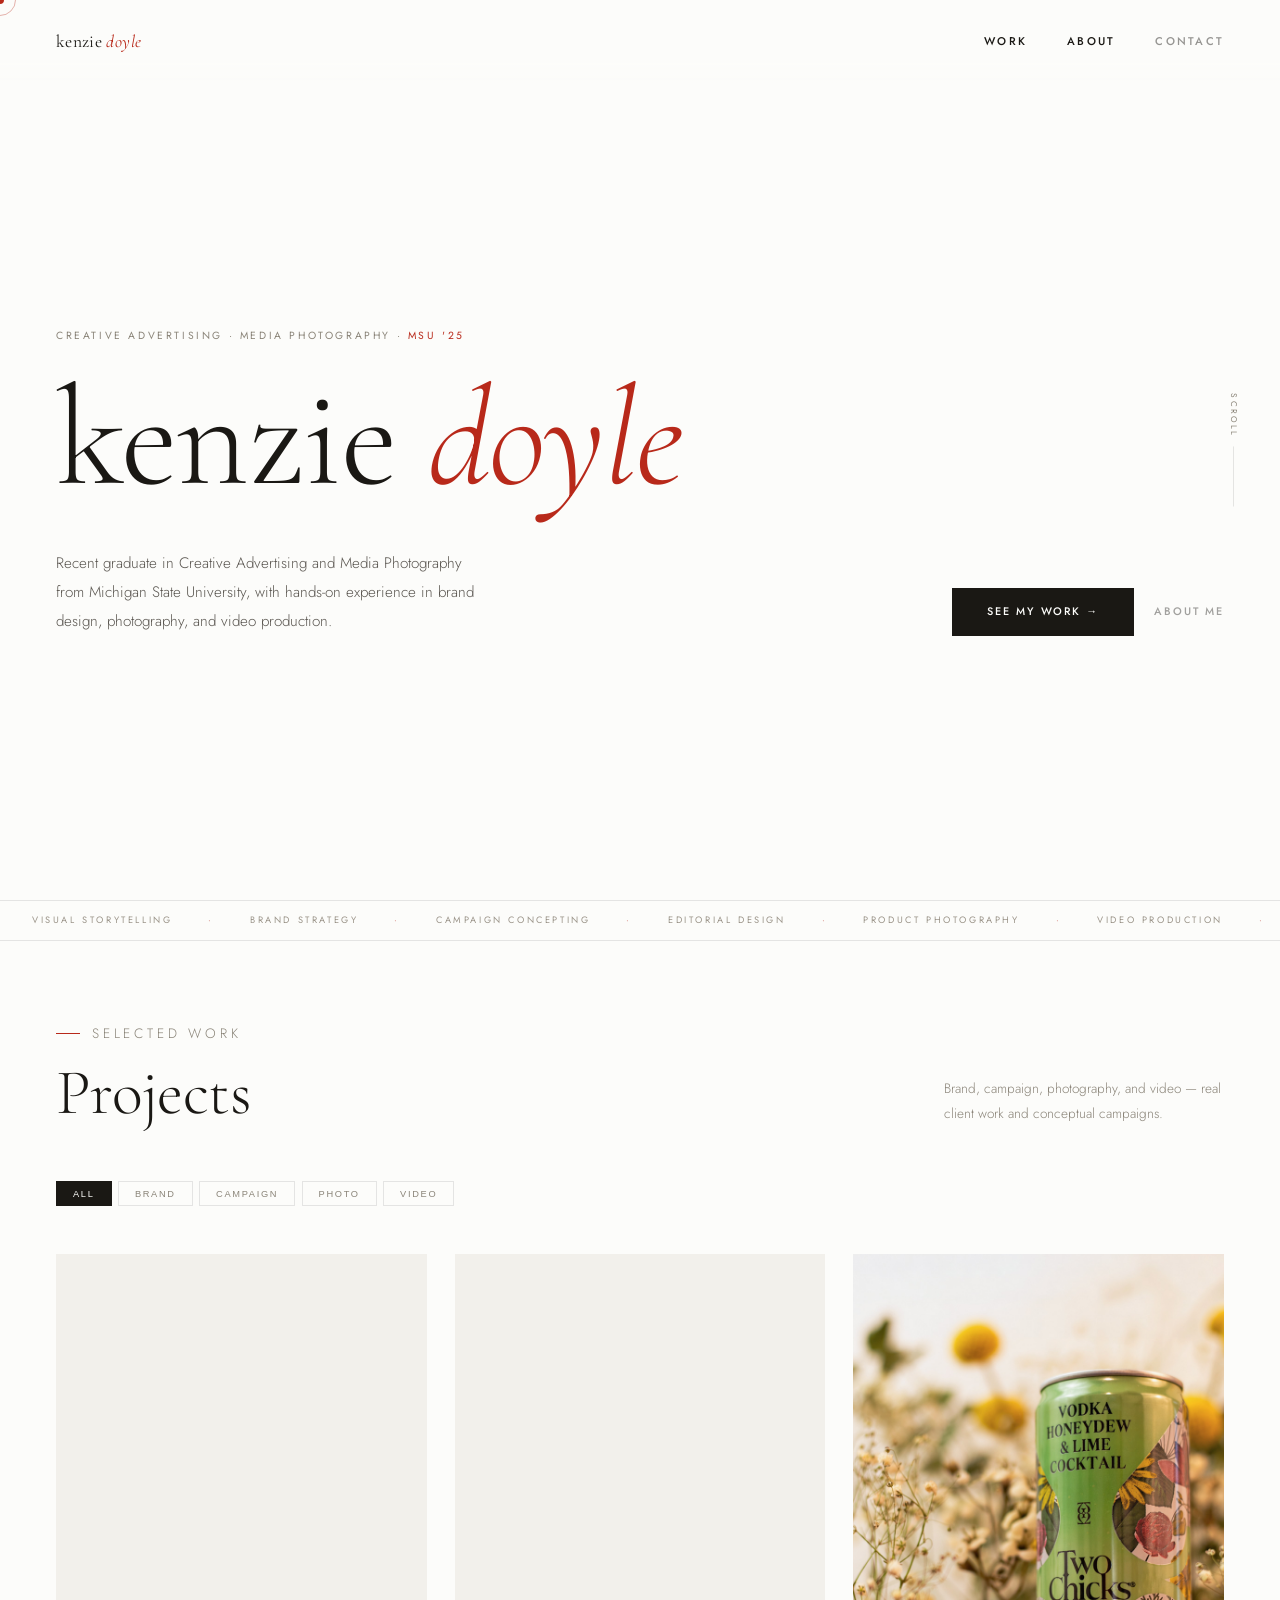
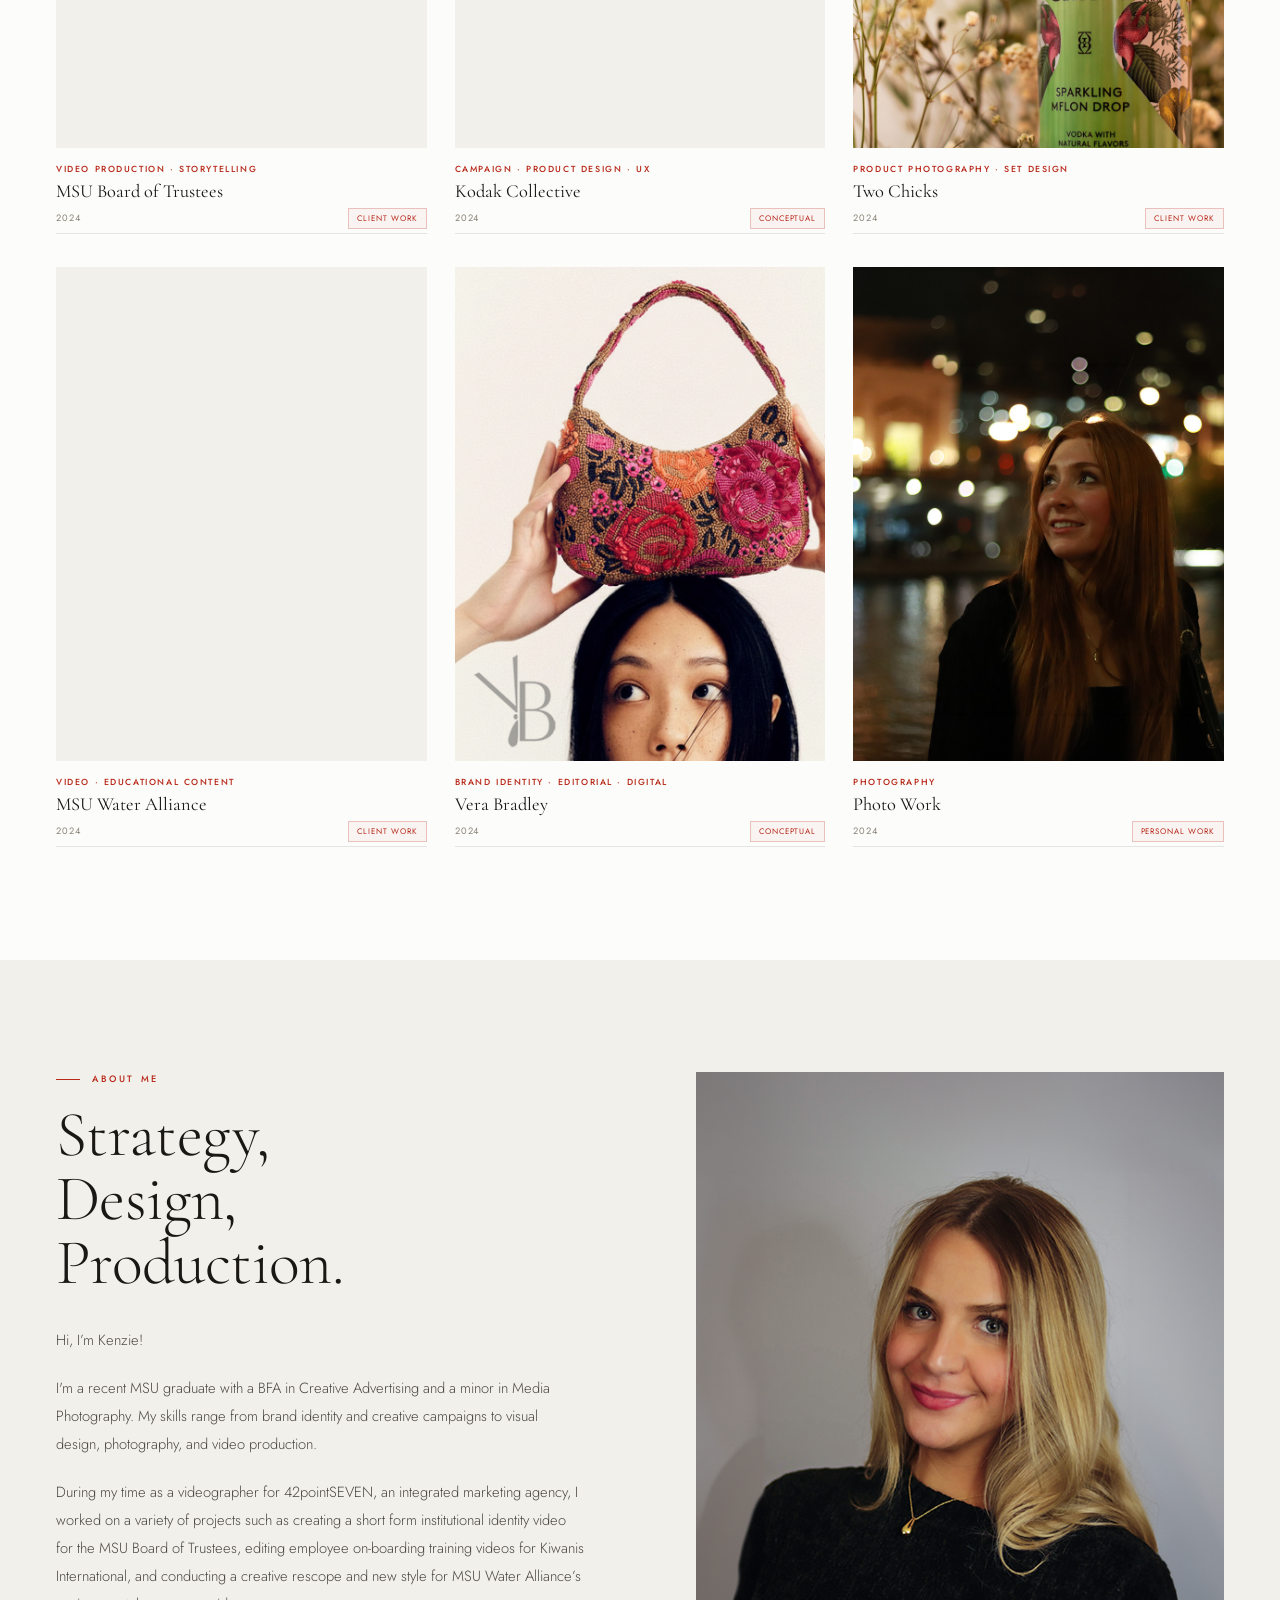
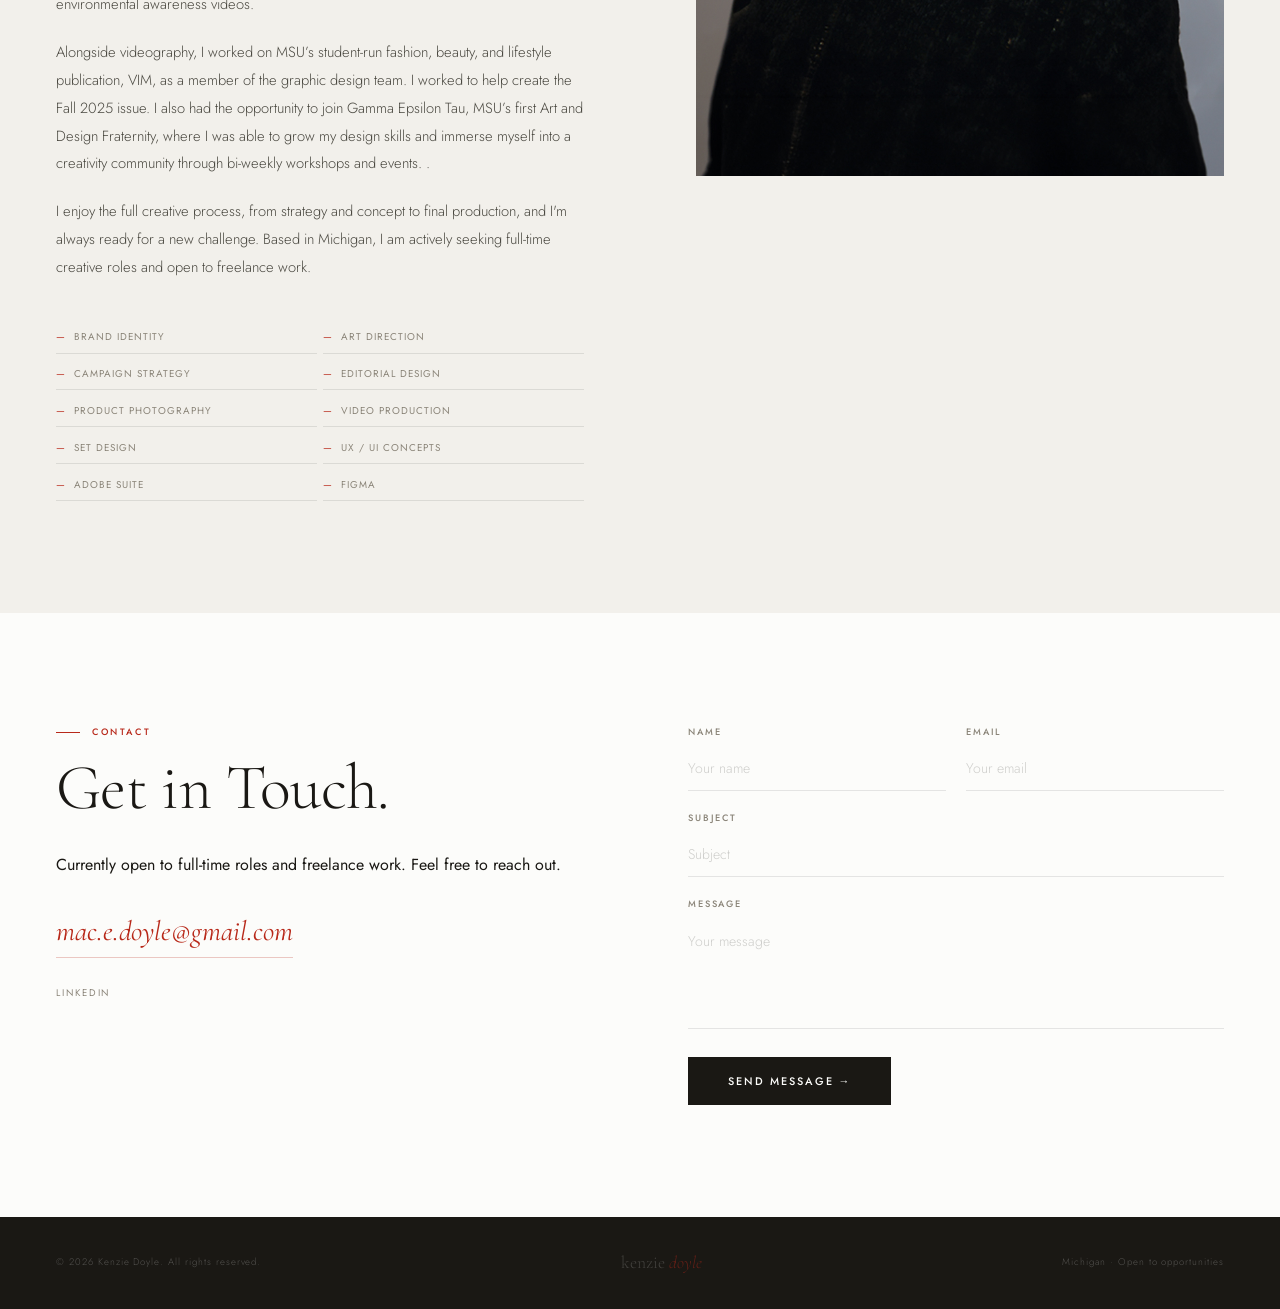
==== commit f464783b: "full site Add photography page and full site build" ====
--- a/index.html
+++ b/index.html
@@ -151,9 +151,7 @@
 .wtitle { font-family:var(--serif); font-size:1.15rem; font-weight:400; margin-top:.2rem; color:var(--black); line-height:1.2; }
 .wmeta { display:flex; align-items:center; justify-content:space-between; margin-top:.4rem; }
 .wyear { font-size:.58rem; letter-spacing:.1em; color:var(--muted); }
-.wbadge { display:inline-block; font-size:.5rem; letter-spacing:.12em; text-transform:uppercase; padding:.18rem .5rem; border:1px solid; }
-.wbadge.concept { color:rgba(26,24,20,.35); border-color:rgba(26,24,20,.12); }
-.wbadge.client { color:var(--red); border-color:rgba(184,41,26,.22); }
+.wbadge { display:inline-block; font-size:.5rem; letter-spacing:.12em; text-transform:uppercase; padding:.18rem .5rem; border:1px solid; color:var(--red); border-color:rgba(184,41,26,.25); background:rgba(184,41,26,.04); }
 
 /* MODAL */
 .modal-bg { position:fixed; inset:0; background:rgba(26,24,20,.85); z-index:500; display:flex; align-items:center; justify-content:center; padding:2rem; opacity:0; pointer-events:none; transition:opacity .3s; }
@@ -264,7 +262,7 @@
   <p class="hero-eyebrow">Creative Advertising · Media Photography · <span>MSU '25</span></p>
   <h1 class="hero-name">kenzie <em class="italic">doyle</em></h1>
   <div class="hero-bottom">
-    <p class="hero-desc">I make brands feel like something. From campaign strategy to the final frame — I think in concepts and execute in visuals.</p>
+    <p class="hero-desc">Recent graduate in Creative Advertising and Media Photography from Michigan State University, with hands-on experience in brand design, photography, and video production.</p>
     <div class="hero-btns">
       <a href="#work" class="btn-dark">See My Work →</a>
       <a href="#about" class="btn-ghost">About Me</a>
@@ -318,10 +316,69 @@
 
   <div class="work-grid">
 
-    <div class="wi rv" data-category="brand" data-project="vera">
+    <div class="wi rv" data-category="video" data-project="trustees" style="cursor:pointer;" onclick="window.location.href='msu-trustees.html'">
       <div class="wthumb">
-        <!-- SWAP: <img src="images/vera-bradley.jpg" alt="Vera Bradley Brand Refresh"> -->
-        <div class="wph">VB</div>
+        <video src="videos/BoT-cover.mp4" autoplay loop muted playsinline style="width:100%;height:100%;object-fit:cover;display:block;"></video>
+        <div class="woverlay"><span class="warrow">View Project ↗</span></div>
+      </div>
+      <div class="winfo">
+        <p class="wcat">Video Production · Storytelling</p>
+        <p class="wtitle">MSU Board of Trustees</p>
+        <div class="wmeta">
+          <span class="wyear">2024</span>
+          <span class="wbadge client">Client Work</span>
+        </div>
+      </div>
+    </div>
+
+    <div class="wi rv" data-category="campaign" data-project="kodak" style="cursor:pointer;" onclick="window.location.href='kodak.html'">
+      <div class="wthumb">
+        <video src="videos/kodak-cover.mp4" autoplay loop muted playsinline style="width:100%;height:100%;object-fit:cover;display:block;"></video>
+        <div class="woverlay"><span class="warrow">View Project ↗</span></div>
+      </div>
+      <div class="winfo">
+        <p class="wcat">Campaign · Product Design · UX</p>
+        <p class="wtitle">Kodak Collective</p>
+        <div class="wmeta">
+          <span class="wyear">2024</span>
+          <span class="wbadge concept">Conceptual</span>
+        </div>
+      </div>
+    </div>
+
+    <div class="wi rv" data-category="photo" data-project="twochicks" style="cursor:pointer;" onclick="window.location.href='two-chicks.html'">
+      <div class="wthumb">
+        <img src="images/twochicks-cover.jpg" alt="Two Chicks Product Photography">
+        <div class="woverlay"><span class="warrow">View Project ↗</span></div>
+      </div>
+      <div class="winfo">
+        <p class="wcat">Product Photography · Set Design</p>
+        <p class="wtitle">Two Chicks</p>
+        <div class="wmeta">
+          <span class="wyear">2024</span>
+          <span class="wbadge client">Client Work</span>
+        </div>
+      </div>
+    </div>
+
+    <div class="wi rv" data-category="video" data-project="water" style="cursor:pointer;" onclick="window.location.href='msu-water-alliance.html'">
+      <div class="wthumb">
+        <video src="videos/water-alliance-cover.mp4" autoplay loop muted playsinline style="width:100%;height:100%;object-fit:cover;display:block;"></video>
+        <div class="woverlay"><span class="warrow">View Project ↗</span></div>
+      </div>
+      <div class="winfo">
+        <p class="wcat">Video · Educational Content</p>
+        <p class="wtitle">MSU Water Alliance</p>
+        <div class="wmeta">
+          <span class="wyear">2024</span>
+          <span class="wbadge client">Client Work</span>
+        </div>
+      </div>
+    </div>
+
+    <div class="wi rv" data-category="brand" data-project="vera" style="cursor:pointer;" onclick="window.location.href='vera-bradley.html'">
+      <div class="wthumb">
+        <img src="images/verabradley-cover.jpg" alt="Vera Bradley Brand Refresh">
         <div class="woverlay"><span class="warrow">View Project ↗</span></div>
       </div>
       <div class="winfo">
@@ -334,82 +391,17 @@
       </div>
     </div>
 
-    <div class="wi rv" data-category="campaign" data-project="kodak">
+    <div class="wi rv" data-category="photo" data-project="photography" style="cursor:pointer;" onclick="window.location.href='photography.html'">
       <div class="wthumb">
-        <!-- SWAP: <img src="images/kodak-collective.jpg" alt="Kodak Collective Campaign"> -->
-        <div class="wph">KK</div>
+        <img src="images/photo-cover.jpg" alt="Photography">
         <div class="woverlay"><span class="warrow">View Project ↗</span></div>
       </div>
       <div class="winfo">
-        <p class="wcat">Campaign · Product Design · UX</p>
-        <p class="wtitle">Kodak Collective</p>
+        <p class="wcat">Photography</p>
+        <p class="wtitle">Photo Work</p>
         <div class="wmeta">
           <span class="wyear">2024</span>
-          <span class="wbadge concept">Conceptual</span>
-        </div>
-      </div>
-    </div>
-
-    <div class="wi rv" data-category="photo" data-project="twochicks">
-      <div class="wthumb">
-        <!-- SWAP: <img src="images/two-chicks.jpg" alt="Two Chicks Product Photography"> -->
-        <div class="wph">TC</div>
-        <div class="woverlay"><span class="warrow">View Project ↗</span></div>
-      </div>
-      <div class="winfo">
-        <p class="wcat">Product Photography · Set Design</p>
-        <p class="wtitle">Two Chicks</p>
-        <div class="wmeta">
-          <span class="wyear">2024</span>
-          <span class="wbadge client">Client Work</span>
-        </div>
-      </div>
-    </div>
-
-    <div class="wi rv" data-category="brand" data-project="petal">
-      <div class="wthumb">
-        <!-- SWAP: <img src="images/petal-house.jpg" alt="Petal House Restaurant Brand"> -->
-        <div class="wph">PH</div>
-        <div class="woverlay"><span class="warrow">View Project ↗</span></div>
-      </div>
-      <div class="winfo">
-        <p class="wcat">Brand Identity · Experience Design</p>
-        <p class="wtitle">Petal House</p>
-        <div class="wmeta">
-          <span class="wyear">2024</span>
-          <span class="wbadge concept">Conceptual</span>
-        </div>
-      </div>
-    </div>
-
-    <div class="wi rv" data-category="video" data-project="trustees">
-      <div class="wthumb">
-        <!-- SWAP: <img src="images/msu-trustees.jpg" alt="MSU Board of Trustees Video"> -->
-        <div class="wph">MS</div>
-        <div class="woverlay"><span class="warrow">View Project ↗</span></div>
-      </div>
-      <div class="winfo">
-        <p class="wcat">Video Production · Storytelling</p>
-        <p class="wtitle">MSU Board of Trustees</p>
-        <div class="wmeta">
-          <span class="wyear">2024</span>
-          <span class="wbadge client">Client Work</span>
-        </div>
-      </div>
-    </div>
-
-    <div class="wi rv" data-category="video" data-project="water">
-      <div class="wthumb">
-        <!-- SWAP: <img src="images/water-alliance.jpg" alt="MSU Water Alliance Video Series"> -->
-        <div class="wph">WA</div>
-        <div class="woverlay"><span class="warrow">View Project ↗</span></div>
-      </div>
-      <div class="winfo">
-        <p class="wcat">Video · Educational Content</p>
-        <p class="wtitle">MSU Water Alliance</p>
-        <div class="wmeta">
-          <span class="wyear">2024</span>
-          <span class="wbadge client">Client Work</span>
+          <span class="wbadge client">Personal Work</span>
         </div>
       </div>
     </div>
@@ -436,11 +428,13 @@
   <div class="about-grid">
     <div class="rv">
       <p class="s-label">About Me</p>
-      <h2 class="s-title">Designer,<br>Storyteller,<br>Maker.</h2>
+      <h2 class="s-title">Strategy,<br>Design,<br>Production.</h2>
       <div class="about-body">
-        <p>Hi, I'm Kenzie — a multi-disciplinary creative with a focus on brand identity, campaign design, photography, and video. I work at the intersection of strategic thinking and visual execution, building work that communicates something true.</p>
-        <p>My projects range from full brand systems and editorial spreads to real client videos — I'm just as comfortable concepting a campaign as I am behind a camera or in the edit bay.</p>
-        <p>MSU Creative Advertising & Media Photography graduate. Based in Michigan. Open to freelance and full-time opportunities.</p>
+        <p>Hi, I’m Kenzie!</p>
+        <p>I'm a recent MSU graduate with a BFA in Creative Advertising and a minor in Media Photography. My skills range from brand identity and creative campaigns to visual design, photography, and video production.</p>
+        <p>During my time as a videographer for 42pointSEVEN, an integrated marketing agency, I worked on a variety of projects such as creating a short form institutional identity video for the MSU Board of Trustees, editing employee on-boarding training videos for Kiwanis International, and conducting a creative rescope and new style for MSU Water Alliance’s environmental awareness videos. </p>
+        <p>Alongside videography, I worked on MSU’s student-run fashion, beauty, and lifestyle publication, VIM, as a member of the graphic design team. I worked to help create the Fall 2025 issue. I also had the opportunity to join Gamma Epsilon Tau, MSU’s first Art and Design Fraternity, where I was able to grow my design skills and immerse myself into a creativity community through bi-weekly workshops and events. .</p>
+        <p>I enjoy the full creative process, from strategy and concept to final production, and I'm always ready for a new challenge. Based in Michigan, I am actively seeking full-time creative roles and open to freelance work.</p>
       </div>
       <div class="skills-list">
         <span class="sk">Brand Identity</span>
@@ -458,14 +452,7 @@
     <div class="about-right rv">
       <div class="about-photo">
         <!-- SWAP: <img src="images/about-photo.jpg" alt="Kenzie Doyle"> -->
-        <div class="about-photo-ph">
-          <svg viewBox="0 0 48 48" fill="none" stroke="currentColor" stroke-width="1.5"><circle cx="24" cy="18" r="8"/><path d="M8 42c0-8.837 7.163-16 16-16s16 7.163 16 16"/></svg>
-          <span>Your photo here</span>
-        </div>
-      </div>
-      <div class="about-quote">
-        <p>"I think in concepts and execute in visuals."</p>
-        <cite>— Kenzie Doyle</cite>
+        <img src="images/headshot.jpg" alt="Kenzie Doyle">
       </div>
     </div>
   </div>
@@ -475,27 +462,23 @@
 <section id="contact">
   <div class="contact-grid">
     <div class="rv">
-      <p class="s-label">Get in Touch</p>
-      <h2 class="s-title">Let's Work<br>Together.</h2>
-      <p>Open to freelance projects, brand collaborations, and full-time creative opportunities. Don't be a stranger.</p>
-      <!-- SWAP: your real email -->
-      <a href="mailto:hello@kenziedoyle.com" class="c-email">hello@kenziedoyle.com</a>
+      <p class="s-label">Contact</p>
+      <h2 class="s-title">Get in Touch.</h2>
+      <p style="margin-top:2rem;">Currently open to full-time roles and freelance work. Feel free to reach out.</p>
+      <a href="mailto:mac.e.doyle@gmail.com" class="c-email">mac.e.doyle@gmail.com</a>
       <div class="c-socials">
-        <!-- SWAP: your real social URLs -->
-        <a href="#" class="c-social">Instagram</a>
-        <a href="#" class="c-social">LinkedIn</a>
-        <a href="#" class="c-social">Behance</a>
-        <a href="#" class="c-social">Dribbble</a>
+        <a href="https://www.linkedin.com/in/mac-doyle" class="c-social" target="_blank" rel="noopener noreferrer">LinkedIn</a>
       </div>
     </div>
     <div class="rv">
-      <form id="cf" onsubmit="hf(event)">
+      <form id="cf" action="https://formspree.io/f/mwvayrln" method="POST">
+        <input type="hidden" name="_subject" value="New message from portfolio">
         <div class="f-row">
-          <div class="fg"><label for="nm">Name</label><input type="text" id="nm" placeholder="Your name" required></div>
-          <div class="fg"><label for="em">Email</label><input type="email" id="em" placeholder="you@email.com" required></div>
-        </div>
-        <div class="fg"><label for="sb">Subject</label><input type="text" id="sb" placeholder="Project enquiry, collab, etc."></div>
-        <div class="fg"><label for="mg">Message</label><textarea id="mg" placeholder="Tell me about your project…" required></textarea></div>
+          <div class="fg"><label for="nm">Name</label><input type="text" id="nm" name="name" placeholder="Your name" required></div>
+          <div class="fg"><label for="em">Email</label><input type="email" id="em" name="email" placeholder="Your email" required></div>
+        </div>
+        <div class="fg"><label for="sb">Subject</label><input type="text" id="sb" name="subject" placeholder="Subject"></div>
+        <div class="fg"><label for="mg">Message</label><textarea id="mg" name="message" placeholder="Your message" required></textarea></div>
         <button type="submit" class="sub-btn">Send Message →</button>
         <p id="fs">Thanks — I'll be in touch soon.</p>
       </form>
@@ -555,7 +538,7 @@
   kodak:{cat:'Campaign · Product Design · UX',title:'Kodak Collective — Campaign + App',type:'Conceptual Project',ph:'KK',
     body:'<p>A creative campaign and digital-physical ecosystem designed to revitalize Kodak for a modern audience. The central concept — Kodak Collective — blends film nostalgia with the social dynamics of modern platforms.</p><p>The app concept lets users upload photos, explore galleries filtered by camera, film, and location, follow friends, and discover featured artists. A companion physical product bridges digital and tangible, positioning Kodak as a community-driven creative brand.</p>',
     skills:['Creative Strategy','Campaign Ideation','UX / UI Design','Product Thinking','Brand Direction']},
-  petal:{cat:'Brand Identity · Experience Design',title:'Petal House — Restaurant Brand',type:'Conceptual Project',ph:'PH',
+  photography:{cat:'Photography',title:'Photo Work',type:'Personal Work',ph:'PH',
     body:'<p>A full brand world built from scratch for Petal House — a greenhouse-inspired, upscale dining concept. The brief was to design not just a logo, but an entire sensory and visual experience: atmosphere, materials, menu system, and digital presence.</p><p>The brand draws on glasshouse architecture, botanical textures, and refined natural materials to create a cohesive identity that feels simultaneously organic and elevated.</p>',
     skills:['Brand Creation','Experience Design','Visual Storytelling','Menu Design','Web Concept']},
   twochicks:{cat:'Product Photography · Set Design',title:'Two Chicks — Product Shoot',type:'Client Work',ph:'TC',
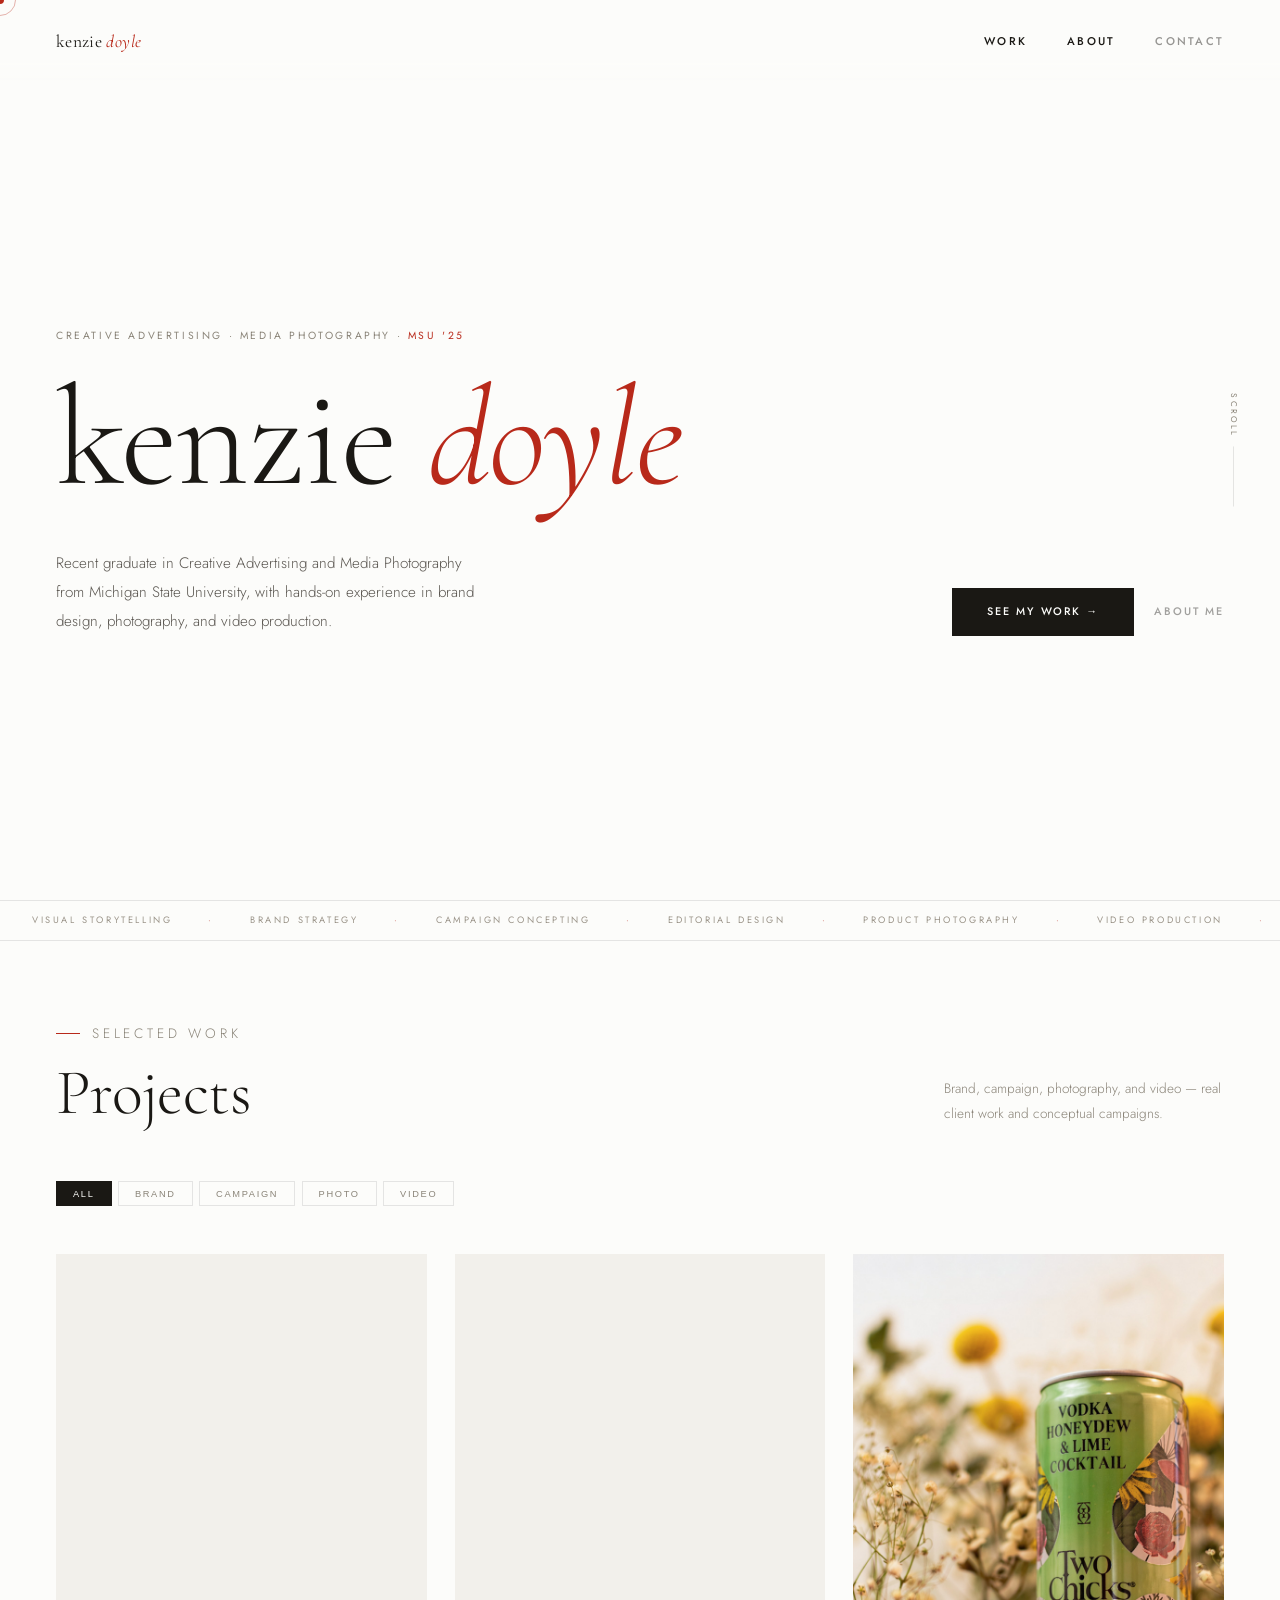
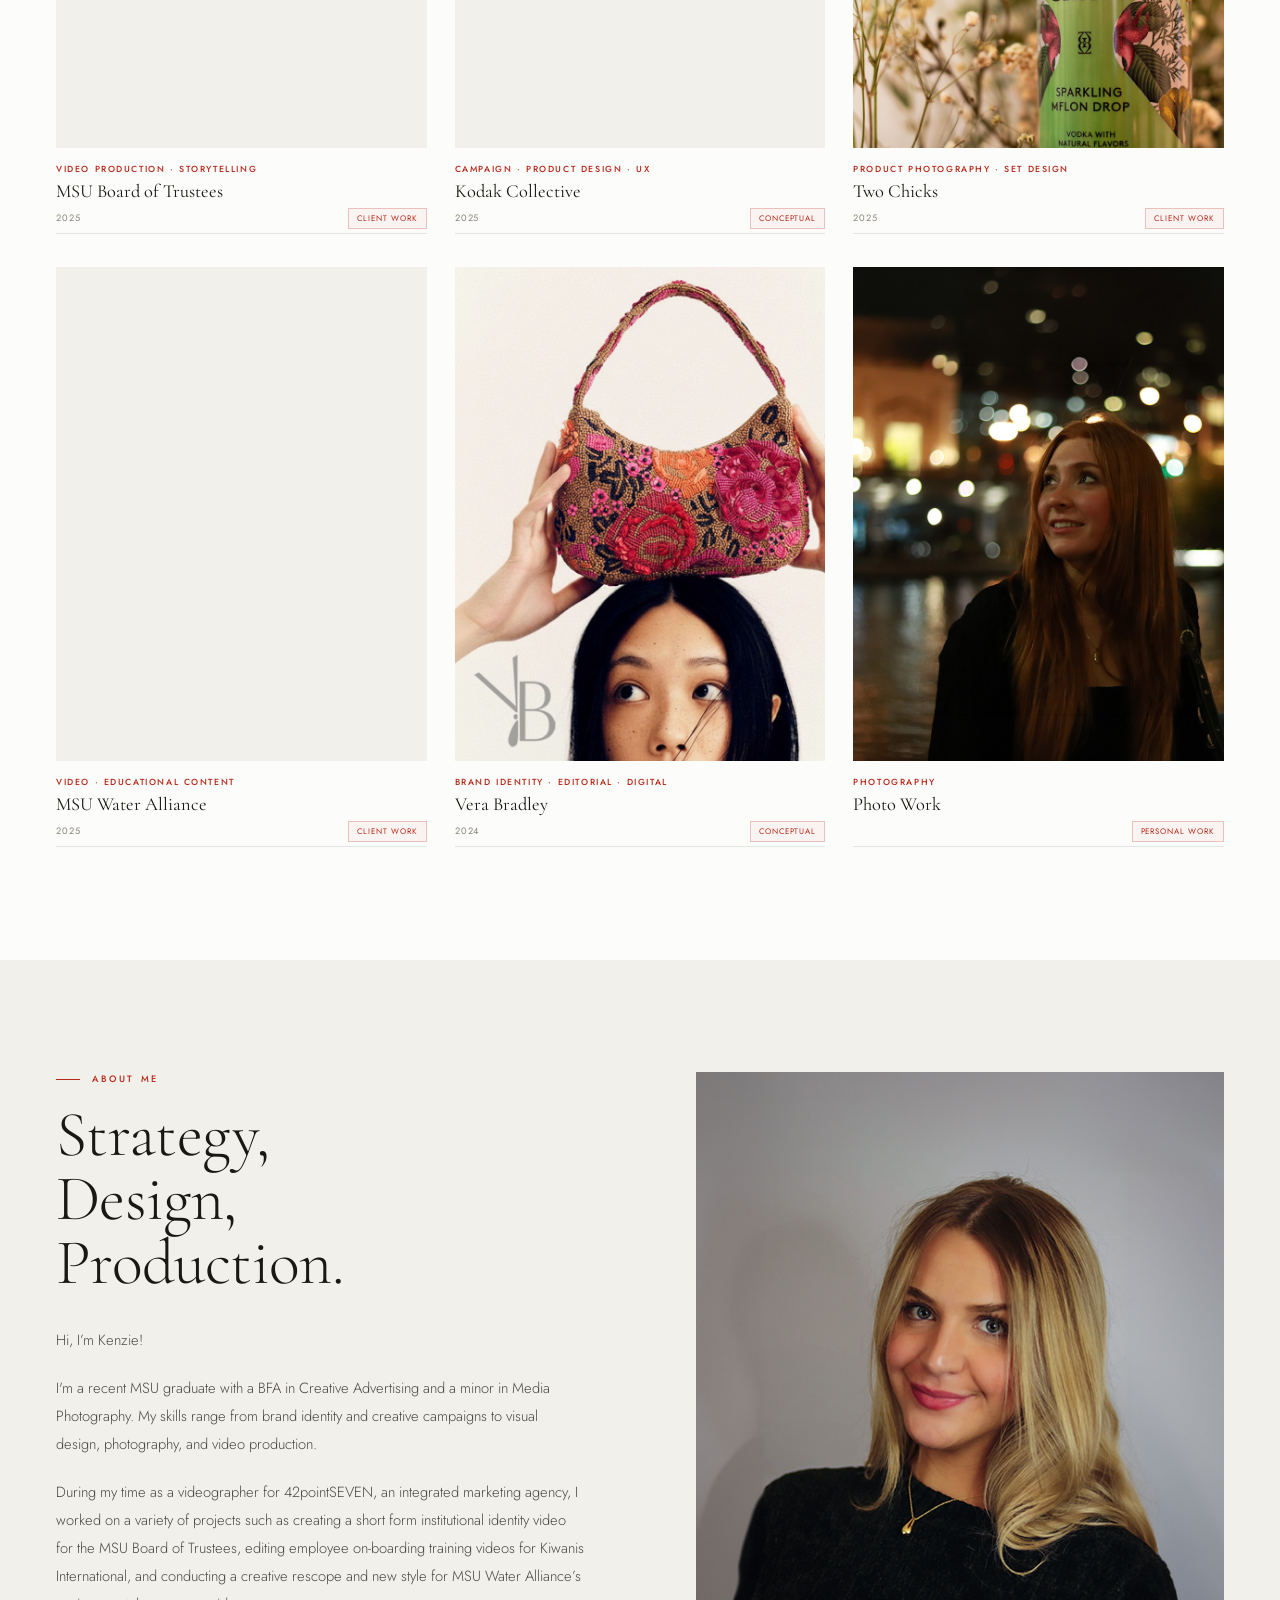
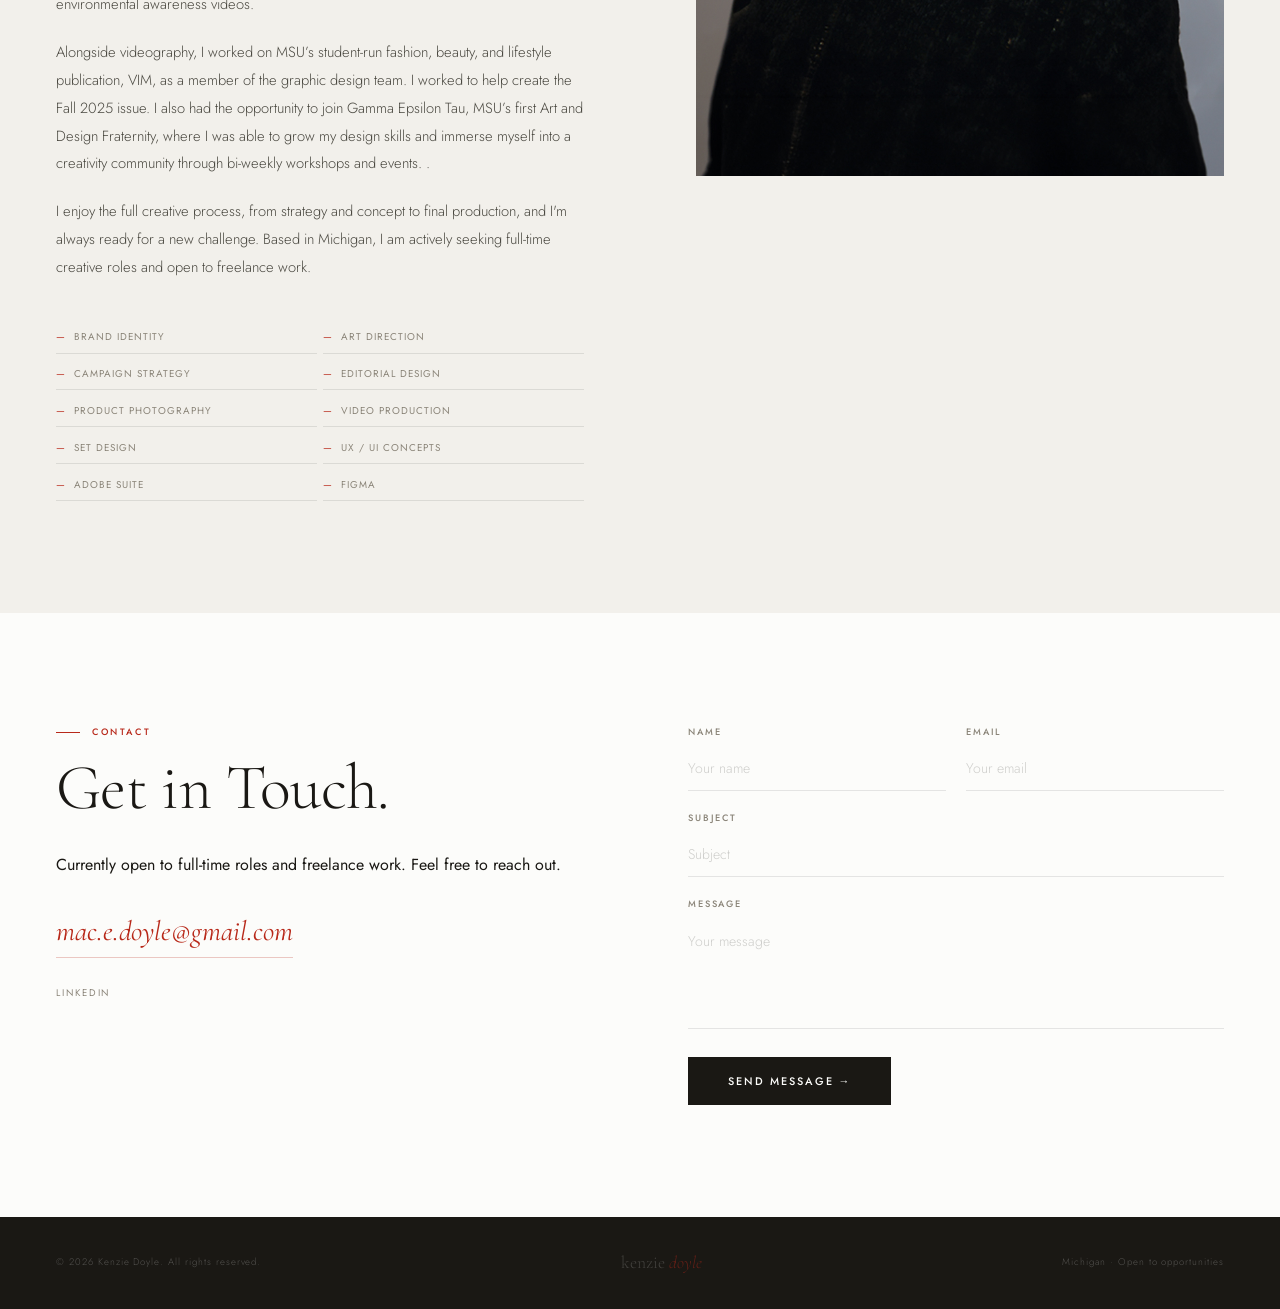
==== commit 622ad31b: "tweaks and edits fixed iphone app walk thru alignment, porject dates" ====
--- a/index.html
+++ b/index.html
@@ -325,7 +325,7 @@
         <p class="wcat">Video Production · Storytelling</p>
         <p class="wtitle">MSU Board of Trustees</p>
         <div class="wmeta">
-          <span class="wyear">2024</span>
+          <span class="wyear">2025</span>
           <span class="wbadge client">Client Work</span>
         </div>
       </div>
@@ -340,7 +340,7 @@
         <p class="wcat">Campaign · Product Design · UX</p>
         <p class="wtitle">Kodak Collective</p>
         <div class="wmeta">
-          <span class="wyear">2024</span>
+          <span class="wyear">2025</span>
           <span class="wbadge concept">Conceptual</span>
         </div>
       </div>
@@ -355,7 +355,7 @@
         <p class="wcat">Product Photography · Set Design</p>
         <p class="wtitle">Two Chicks</p>
         <div class="wmeta">
-          <span class="wyear">2024</span>
+          <span class="wyear">2025</span>
           <span class="wbadge client">Client Work</span>
         </div>
       </div>
@@ -370,7 +370,7 @@
         <p class="wcat">Video · Educational Content</p>
         <p class="wtitle">MSU Water Alliance</p>
         <div class="wmeta">
-          <span class="wyear">2024</span>
+          <span class="wyear">2025</span>
           <span class="wbadge client">Client Work</span>
         </div>
       </div>
@@ -399,8 +399,7 @@
       <div class="winfo">
         <p class="wcat">Photography</p>
         <p class="wtitle">Photo Work</p>
-        <div class="wmeta">
-          <span class="wyear">2024</span>
+        <div class="wmeta" style="justify-content:flex-end;">
           <span class="wbadge client">Personal Work</span>
         </div>
       </div>
@@ -556,6 +555,10 @@
 const modal=document.getElementById('modal');
 document.querySelectorAll('.wi').forEach(wi=>{
   wi.addEventListener('click',()=>{
+    // Card has an inline onclick that navigates — opening the modal here would
+    // leave it in the open state when the page is cached, causing it to appear
+    // on back navigation. Skip modal entirely for cards that navigate on click.
+    if(wi.hasAttribute('onclick'))return;
     const p=P[wi.dataset.project];if(!p)return;
     document.getElementById('mcat').textContent=p.cat;
     document.getElementById('mtitle').textContent=p.title;
@@ -571,6 +574,9 @@
 modal.addEventListener('click',e=>{if(e.target===modal)closeM();});
 document.addEventListener('keydown',e=>{if(e.key==='Escape')closeM();});
 function closeM(){modal.classList.remove('open');document.body.style.overflow='';}
+// Reset modal state when page is restored from bfcache (back/forward navigation).
+// DOMContentLoaded and load do not fire for bfcache restores; pageshow + persisted does.
+window.addEventListener('pageshow',e=>{if(e.persisted)closeM();});
 
 // Form
 function hf(e){
